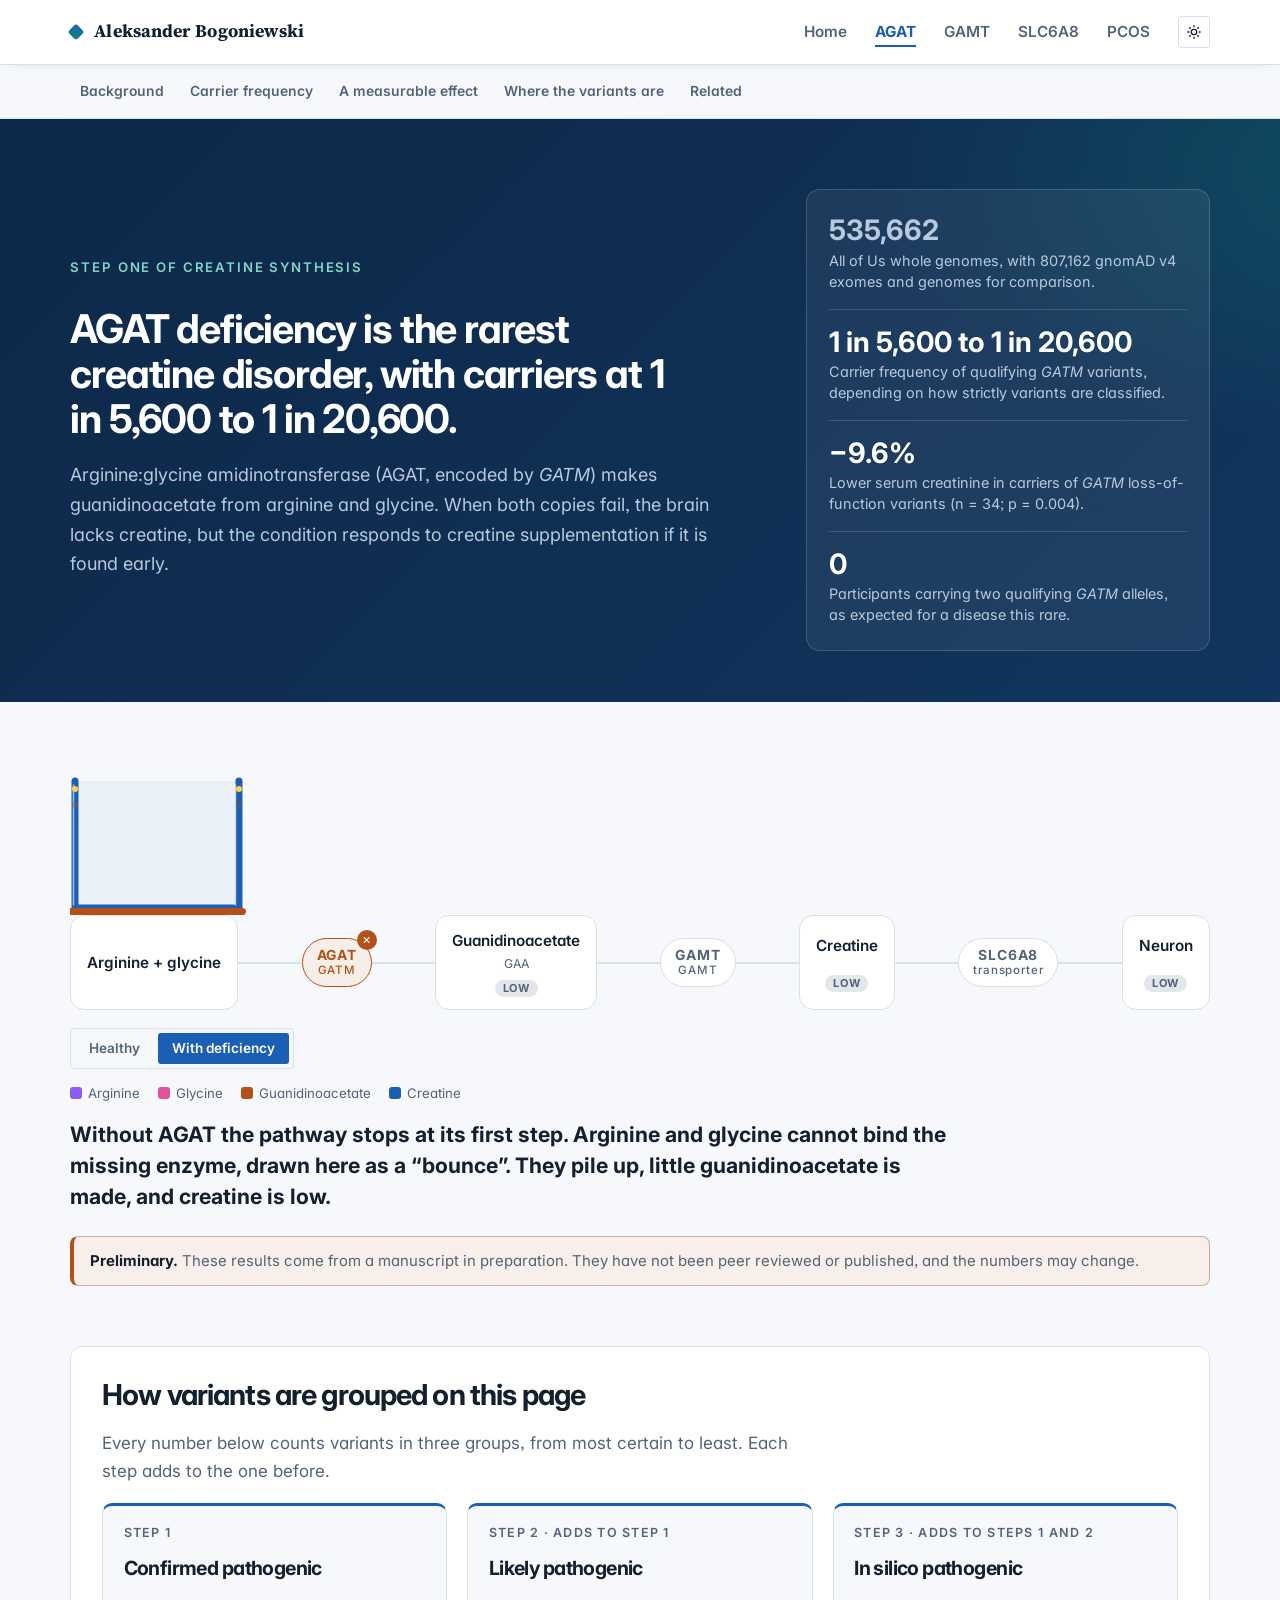
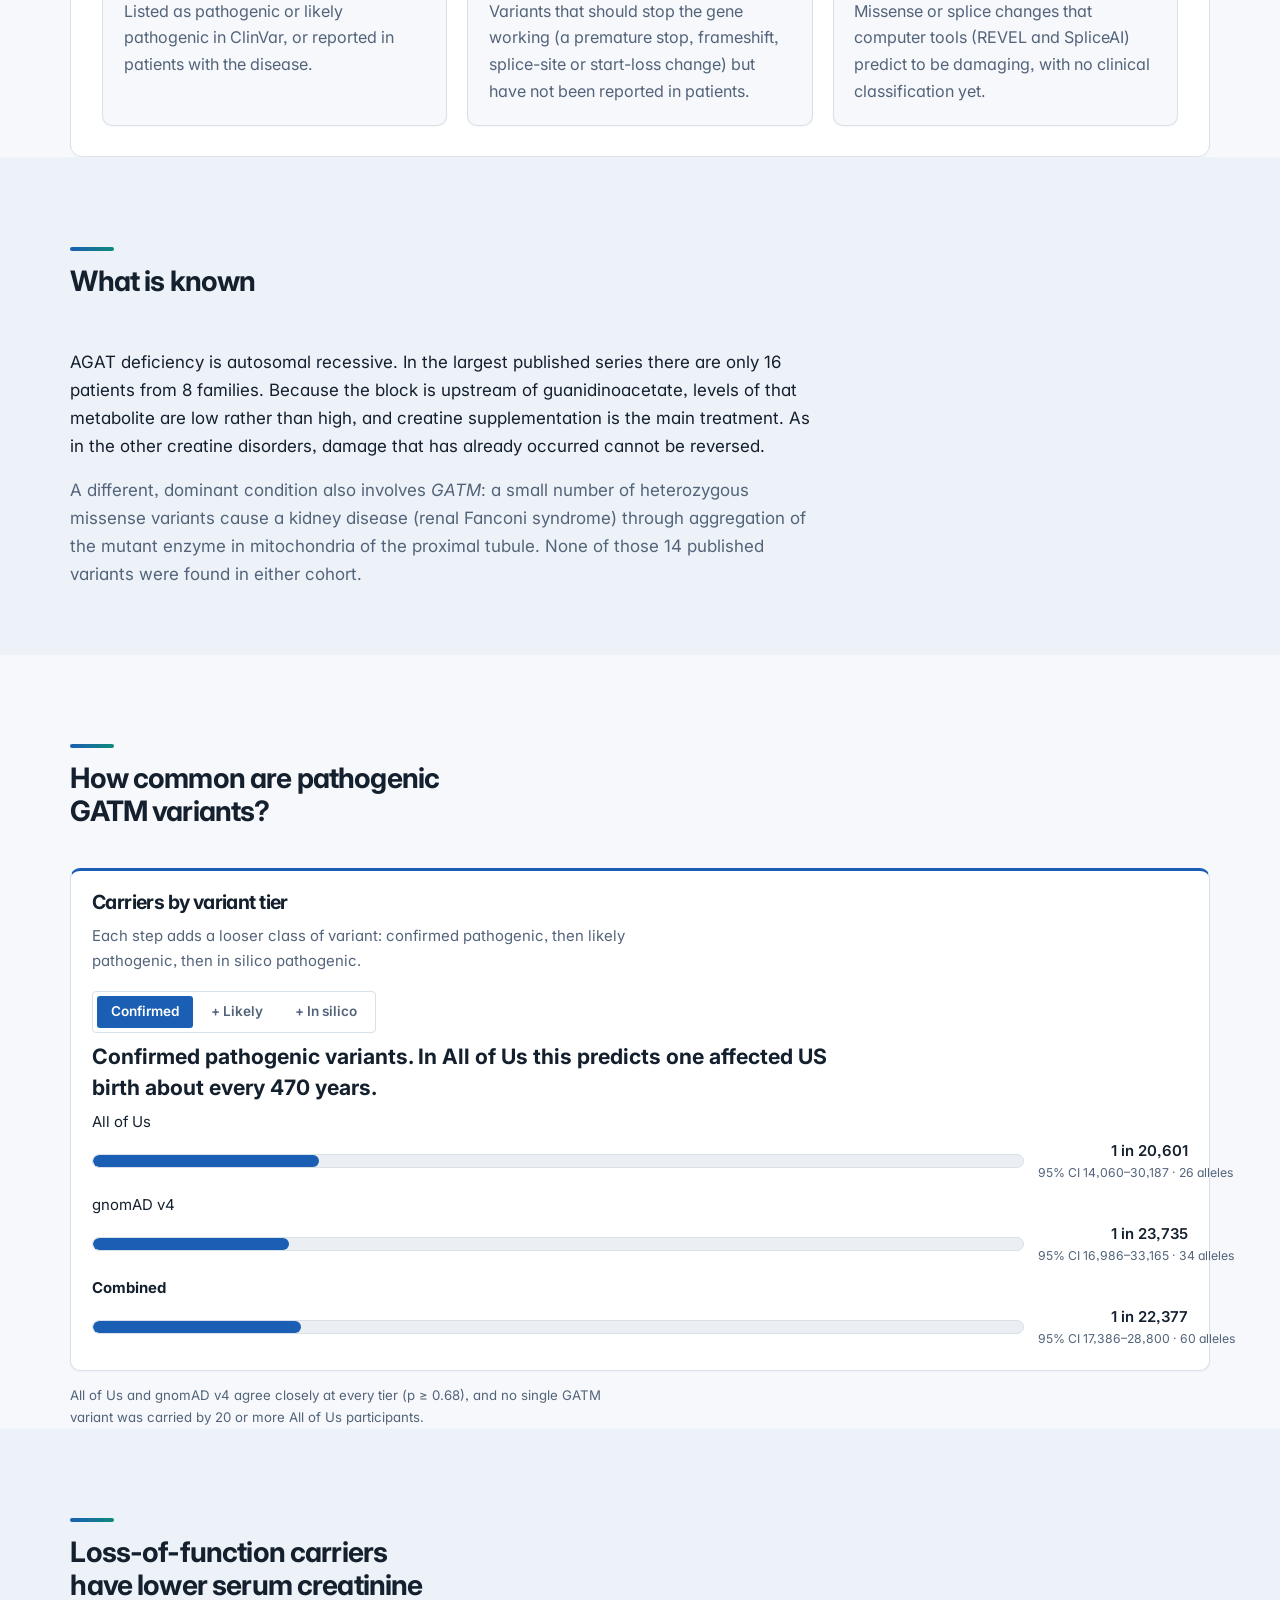
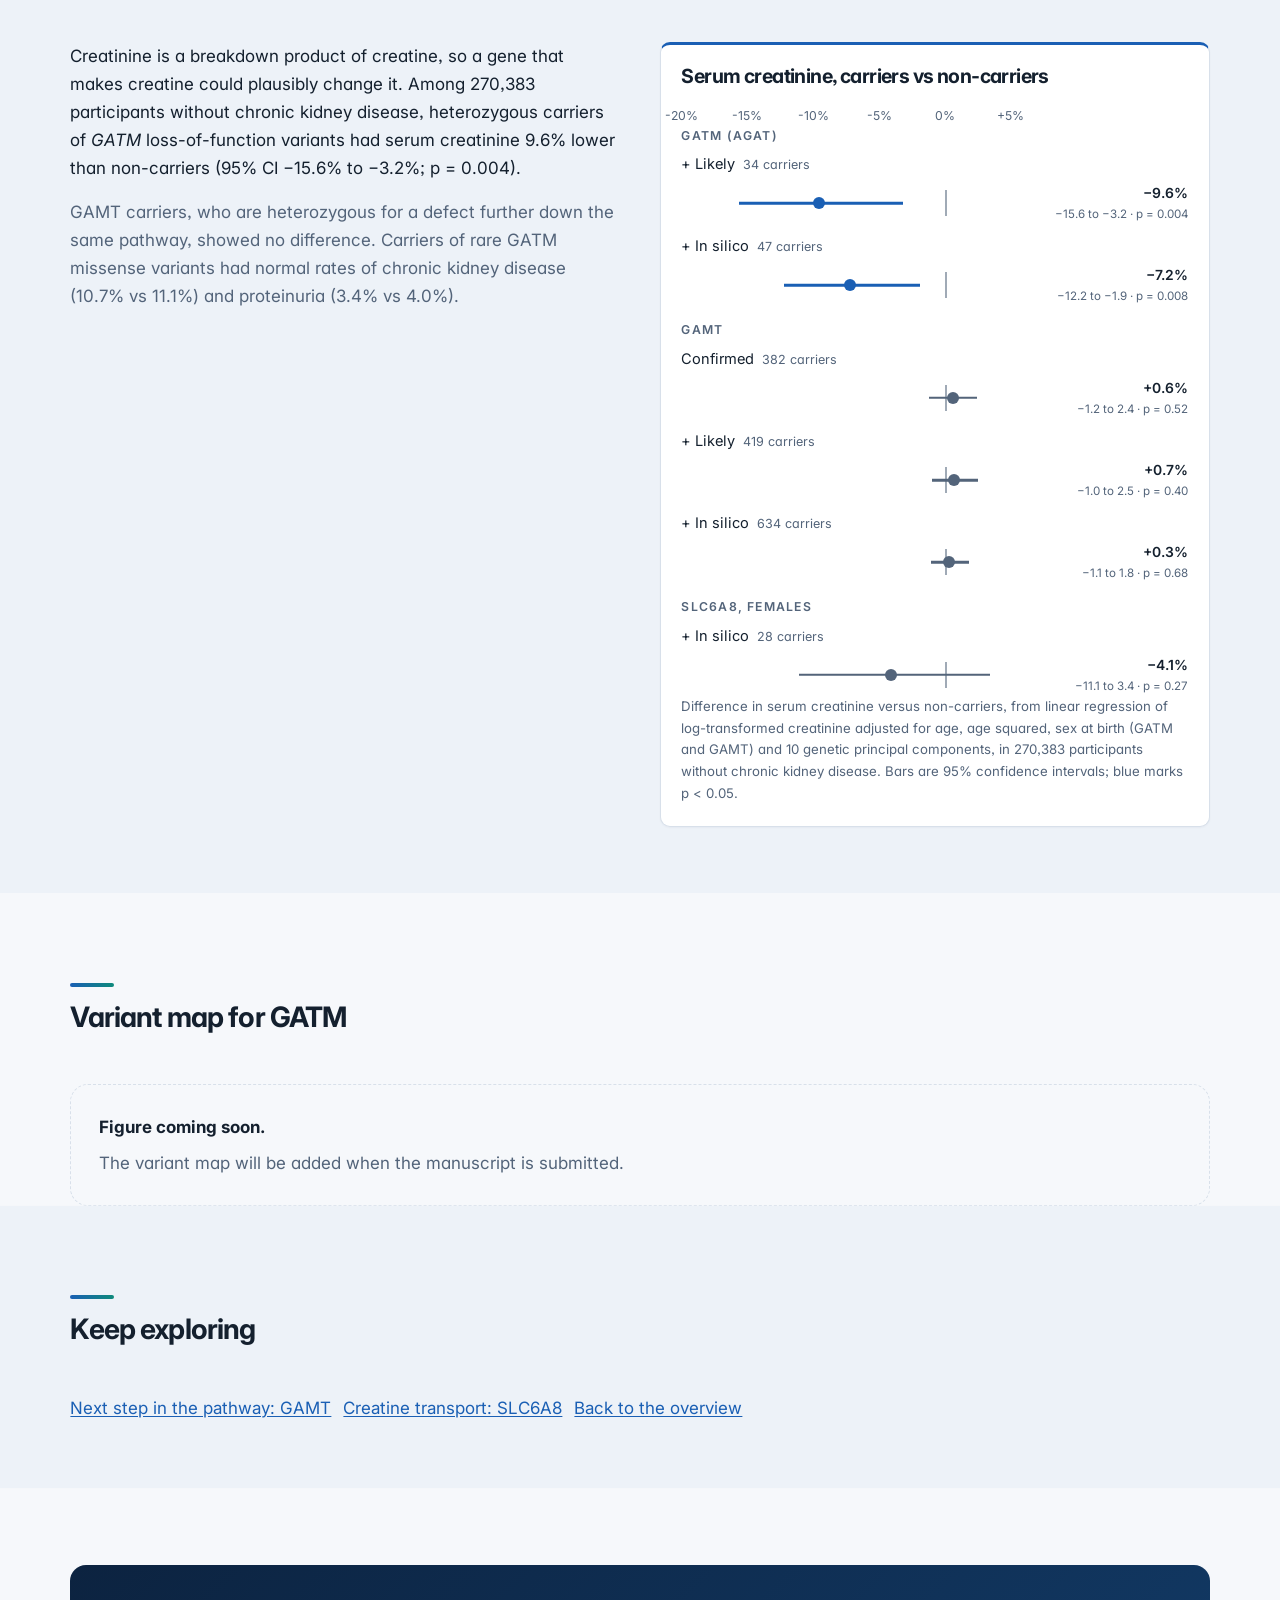
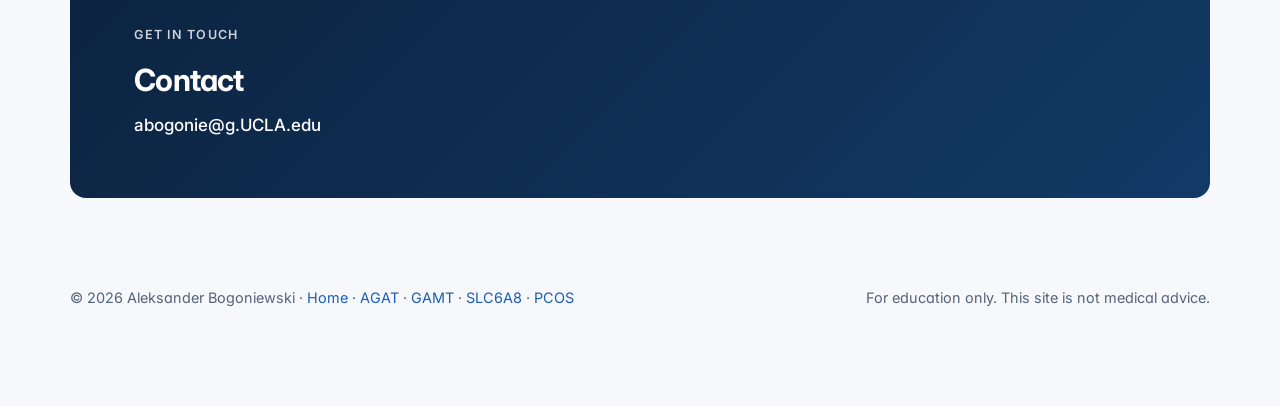
==== agat.html @ a5aca262 "Larger hero figure, balanced marble routes, ATP bin converts immediately Co-Authored-By: Claude Sonn" ====
<!doctype html>
<html lang="en">
<head>
<meta charset="utf-8">
<script>try{var t=localStorage.getItem("theme");if(t)document.documentElement.setAttribute("data-theme",t)}catch(e){}</script>
<meta name="viewport" content="width=device-width, initial-scale=1, viewport-fit=cover">
<meta name="description" content="AGAT (GATM) deficiency: population carrier frequency, serum creatinine and variant map from All of Us and gnomAD.">
<meta name="theme-color" content="#1d5bd8">
<link rel="icon" href="data:image/svg+xml,%3Csvg xmlns='http://www.w3.org/2000/svg' viewBox='0 0 32 32'%3E%3Ccircle cx='16' cy='16' r='9' fill='%231d5bd8'/%3E%3C/svg%3E">
<style>html{color-scheme:light}body{margin:0}img{max-width:100%}</style>
<title>AGAT · Aleksander Bogoniewski</title>
<link rel="preconnect" href="https://fonts.googleapis.com">
<link rel="preconnect" href="https://fonts.gstatic.com" crossorigin>
<link rel="stylesheet" href="https://fonts.googleapis.com/css2?family=Inter:wght@400;500;600;700&family=Source+Serif+4:ital,opsz,wght@0,8..60,400;0,8..60,600;0,8..60,700;1,8..60,400&display=swap">
<link rel="stylesheet" href="style.css?v=20261027ze">
</head>
<body>
<div class="progress" aria-hidden="true"></div>
<header class="nav">
  <div class="wrap">
    <a class="brand" href="index.html"><i></i>Aleksander Bogoniewski</a>
    <nav class="links" aria-label="Pages">
      <a href="index.html">Home</a>
      <a href="agat.html" aria-current="page">AGAT</a>
      <a href="gamt.html">GAMT</a>
      <a href="slc6a8.html">SLC6A8</a>
      <a href="pcos.html">PCOS</a>
      <button class="theme" id="theme" type="button" aria-label="Switch between light and dark">
        <svg width="16" height="16" viewBox="0 0 24 24" fill="none" stroke="currentColor" stroke-width="2" aria-hidden="true"><circle cx="12" cy="12" r="4"/><path d="M12 2v3M12 19v3M2 12h3M19 12h3M4.9 4.9l2.1 2.1M17 17l2.1 2.1M4.9 19.1L7 17M17 7l2.1-2.1"/></svg>
      </button>
    </nav>
  </div>
</header>

<main class="wrap" id="top">
  <div class="page-hero hero2">
<div class="ph-text">
<p class="label">Step one of creatine synthesis</p>
<h1>AGAT deficiency is the rarest creatine disorder, with carriers at 1 in 5,600 to 1 in 20,600.</h1>
<p class="lede">Arginine:glycine amidinotransferase (AGAT, encoded by <em class="gene">GATM</em>) makes guanidinoacetate from arginine and glycine. When both copies fail, the brain lacks creatine, but the condition responds to creatine supplementation if it is found early.</p>
</div>
<aside class="hero-card" aria-label="Key numbers"><div class="hs"><b><span data-count="535662">535,662</span></b><span>All of Us whole genomes, with 807,162 gnomAD v4 exomes and genomes for comparison.</span></div><div class="hs"><b>1 in 5,600 to 1 in 20,600</b><span>Carrier frequency of qualifying <span class="gene">GATM</span> variants, depending on how strictly variants are classified.</span></div><div class="hs"><b>−9.6%</b><span>Lower serum creatinine in carriers of <span class="gene">GATM</span> loss-of-function variants (n = 34; p = 0.004).</span></div><div class="hs"><b>0</b><span>Participants carrying two qualifying <span class="gene">GATM</span> alleles, as expected for a disease this rare.</span></div></aside>
  </div>
  <div class="defic rv" data-scene="agat"><div class="strip" role="group" aria-label="Creatine pathway with this page highlighted"><span class="met">Arginine + glycine</span><i class="flow" style="--d:0s" aria-hidden="true"></i><a class="enz on" href="agat.html">AGAT<small>GATM</small></a><i class="flow" style="--d:0.5s" aria-hidden="true"></i><span class="met">Guanidinoacetate<small>GAA</small></span><i class="flow" style="--d:1s" aria-hidden="true"></i><a class="enz" href="gamt.html">GAMT<small>GAMT</small></a><i class="flow" style="--d:1.5s" aria-hidden="true"></i><span class="met">Creatine</span><i class="flow" style="--d:2s" aria-hidden="true"></i><a class="enz" href="slc6a8.html">SLC6A8<small>transporter</small></a><i class="flow" style="--d:2.5s" aria-hidden="true"></i><span class="met">Neuron</span></div></div>

  <section>
    <div class="rv" style="display:grid;gap:18px"><div class="notice rv" role="note"><span aria-hidden="true">●</span><span><b>Preliminary.</b> These results come from a manuscript in preparation. They have not been peer reviewed or published, and the numbers may change.</span></div></div>
    <div style="height:24px"></div>
    <div class="tierbox rv">
      <h2 class="tb-title">How variants are grouped on this page</h2>
      <p class="tb-lede">Every number below counts variants in three groups, from most certain to least. Each step adds to the one before.</p>
      <div class="grid">
        <div class="card"><span class="label">Step 1</span><h3>Confirmed pathogenic</h3><p>Listed as pathogenic or likely pathogenic in ClinVar, or reported in patients with the disease.</p></div>
        <div class="card"><span class="label">Step 2 · adds to step 1</span><h3>Likely pathogenic</h3><p>Variants that should stop the gene working (a premature stop, frameshift, splice-site or start-loss change) but have not been reported in patients.</p></div>
        <div class="card"><span class="label">Step 3 · adds to steps 1 and 2</span><h3>In silico pathogenic</h3><p>Missense or splice changes that computer tools (REVEL and SpliceAI) predict to be damaging, with no clinical classification yet.</p></div>
      </div>
    </div>

  </section>

  <section id="background" data-nav="Background">
    <div class="sec-head rv">
      <p class="label">Background</p>
      <h2>What is known</h2>
    </div>
    <div class="prose rv">
      <p>AGAT deficiency is autosomal recessive. In the largest published series there are only 16 patients from 8 families. Because the block is upstream of guanidinoacetate, levels of that metabolite are low rather than high, and creatine supplementation is the main treatment. As in the other creatine disorders, damage that has already occurred cannot be reversed.</p>
      <p class="m">A different, dominant condition also involves <span class="gene">GATM</span>: a small number of heterozygous missense variants cause a kidney disease (renal Fanconi syndrome) through aggregation of the mutant enzyme in mitochondria of the proximal tubule. None of those 14 published variants were found in either cohort.</p>
    </div>
  </section>

  <section id="carrier-frequency" data-nav="Carrier frequency">
    <div class="sec-head rv">
      <p class="label">Carrier frequency</p>
      <h2>How common are pathogenic GATM variants?</h2>
    </div>
    <div class="panel rv">
      <h3>Carriers by variant tier</h3>
      <p class="sub">Each step adds a looser class of variant: confirmed pathogenic, then likely pathogenic, then in silico pathogenic.</p>
      <div data-chart="agat-tiers"></div>
    </div>
    <p class="fine rv" style="margin-top:14px">All of Us and gnomAD v4 agree closely at every tier (p ≥ 0.68), and no single GATM variant was carried by 20 or more All of Us participants.</p>
  </section>

  <section id="a-measurable-effect" data-nav="A measurable effect">
    <div class="sec-head rv">
      <p class="label">A measurable effect</p>
      <h2>Loss-of-function carriers have lower serum creatinine</h2>
    </div>
    <div class="two">
      <div class="prose rv">
        <p>Creatinine is a breakdown product of creatine, so a gene that makes creatine could plausibly change it. Among 270,383 participants without chronic kidney disease, heterozygous carriers of <span class="gene">GATM</span> loss-of-function variants had serum creatinine 9.6% lower than non-carriers (95% CI −15.6% to −3.2%; p = 0.004).</p>
        <p class="m">GAMT carriers, who are heterozygous for a defect further down the same pathway, showed no difference. Carriers of rare GATM missense variants had normal rates of chronic kidney disease (10.7% vs 11.1%) and proteinuria (3.4% vs 4.0%).</p>
      </div>
      <div class="panel rv"><h3>Serum creatinine, carriers vs non-carriers</h3><div data-chart="forest"></div></div>
    </div>
  </section>

  <section id="where-the-variants-are" data-nav="Where the variants are">
    <div class="sec-head rv">
      <p class="label">Where the variants are</p>
      <h2>Variant map for GATM</h2>
    </div>
    <div class="placeholder rv"><strong>Figure coming soon.</strong><p>The variant map will be added when the manuscript is submitted.</p></div>
  </section>

  <section id="related" data-nav="Related">
    <div class="sec-head rv">
      <p class="label">Related</p>
      <h2>Keep exploring</h2>
    </div>
    <div class="nextlinks rv"><a class="btn" href="gamt.html">Next step in the pathway: GAMT</a><a class="btn" href="slc6a8.html">Creatine transport: SLC6A8</a><a class="btn" href="index.html#top">Back to the overview</a></div>
  </section>

  <section id="contact" style="padding-top:0">
    <div class="contact rv">
      <p class="label" style="color:inherit;opacity:.8">Get in touch</p>
      <h2>Contact</h2>
      <p class="addr">abogonie@g.UCLA.edu</p>
    </div>
    <footer>
      <span>© 2026 Aleksander Bogoniewski · <a href="index.html">Home</a> · <a href="agat.html">AGAT</a> · <a href="gamt.html">GAMT</a> · <a href="slc6a8.html">SLC6A8</a> · <a href="pcos.html">PCOS</a></span>
      <span>For education only. This site is not medical advice.</span>
    </footer>
  </section>
</main>
<script src="site.js?v=20261027ze" defer></script>
<script src="subnav.js?v=20261027ze" defer></script>
<script src="popgen.js?v=20261027ze" defer></script>
<script src="deficiency.js?v=20261027ze" defer></script>
</body>
</html>
---- style.css ----
/* Layout: sticky nav, hero with a flux-scaled creatine pathway and real structures, research cards with micrographs, species-divergence charts, maturation schematic, automation pipeline, publications, contact. */
:root {
  --bg: #eef2f8;
  --surface: #ffffff;
  --fg: #0b1626;
  --muted: #4d5f78;
  --line: #cdd7e6;
  --accent: #1d5bd8;
  --accent-ink: #ffffff;
  --warn: #b4501a;
  --human: #1d5bd8;
  --mouse: #c27a00;
  --fold: #0f8a7a;
  --font-display: "Libre Baskerville", Georgia, "Times New Roman", serif;
  --font-body: "Open Sans", "Helvetica Neue", Arial, sans-serif;
  --font-mono: "Open Sans", "Helvetica Neue", Arial, sans-serif;
  --gutter: clamp(16px, 4vw, 40px);
}
@media (prefers-color-scheme: dark) {
  :root:not([data-theme="light"]) {
    --bg: #08101e; --surface: #0e1a2e; --fg: #e6eefb; --muted: #8fa3c0;
    --line: #1d2f4b; --accent: #5b9cff; --accent-ink: #06101f; --warn: #ff9a5c;
    --human: #4f8ff0; --mouse: #c28228; --fold: #28a290; color-scheme: dark;
  }
}
:root[data-theme="dark"] {
  --bg: #08101e; --surface: #0e1a2e; --fg: #e6eefb; --muted: #8fa3c0;
  --line: #1d2f4b; --accent: #5b9cff; --accent-ink: #06101f; --warn: #ff9a5c;
  --human: #4f8ff0; --mouse: #c28228; --fold: #28a290; color-scheme: dark;
}

* { box-sizing: border-box; }
[hidden] { display: none !important; }
html { scroll-behavior: smooth; }
body {
  background: var(--bg); color: var(--fg);
  font: 400 1rem/1.65 var(--font-body);
  padding-inline: var(--gutter);
  padding-block: 0 48px;
  -webkit-font-smoothing: antialiased;
}
a { color: inherit; }
:focus-visible { outline: 2px solid var(--accent); outline-offset: 3px; border-radius: 4px; }
.wrap { max-width: 1120px; margin-inline: auto; }
h1, h2, h3 { font-family: var(--font-display); font-weight: 700; line-height: 1.18; text-wrap: balance; margin: 0; letter-spacing: -0.01em; }
p { margin: 0; }
.label { font: 600 0.72rem/1 var(--font-body); letter-spacing: 0.12em; text-transform: uppercase; color: var(--muted); }
.gene { font-style: italic; }

/* scroll progress */
.progress { position: fixed; left: 0; top: 0; height: 3px; width: 100%; background: var(--accent); transform-origin: 0 50%; transform: scaleX(0); z-index: 50; }
@supports (animation-timeline: scroll()) {
  .progress { animation: grow linear both; animation-timeline: scroll(root); }
}
@keyframes grow { to { transform: scaleX(1); } }

/* nav */
.nav { position: sticky; top: env(safe-area-inset-top, 0px); z-index: 40; margin-inline: calc(var(--gutter) * -1); padding-inline: var(--gutter); background: color-mix(in srgb, var(--bg) 82%, transparent); backdrop-filter: blur(14px); -webkit-backdrop-filter: blur(14px); border-bottom: 1px solid var(--line); }
.nav .wrap { display: flex; align-items: center; justify-content: space-between; gap: 16px; padding-block: 14px; }
.brand { font: 700 1rem/1 var(--font-display); text-decoration: none; display: flex; align-items: center; gap: 10px; }
.brand i { width: 14px; height: 14px; border-radius: 50%; background: var(--accent); box-shadow: 0 0 0 4px color-mix(in srgb, var(--accent) 25%, transparent); }
.links { display: flex; align-items: center; gap: clamp(12px, 3vw, 28px); font-size: 0.9rem; }
.links a { text-decoration: none; color: var(--muted); transition: color .2s; }
.links a:hover { color: var(--fg); }
.theme { background: none; border: 1px solid var(--line); color: var(--fg); width: 36px; height: 36px; border-radius: 50%; cursor: pointer; display: grid; place-items: center; }
.theme:hover { border-color: var(--accent); }
.links a[aria-current="page"] { color: var(--fg); font-weight: 600; box-shadow: 0 2px 0 var(--accent); }
@media (max-width: 700px) {
  .nav .wrap { flex-wrap: wrap; row-gap: 6px; padding-block: 10px; }
  .links { gap: 14px; font-size: 0.85rem; width: 100%; order: 3; }
  .links .theme { margin-left: auto; }
  .brand { flex: 1; }
}
.page-hero { padding-block: clamp(40px, 8vw, 88px) 0; display: grid; gap: 20px; }
.page-hero h1 { font-size: clamp(1.9rem, 4.6vw, 3.2rem); max-width: 22ch; }
.page-hero .lede { color: var(--muted); max-width: 64ch; font-size: 1.05rem; }
.placeholder { border: 1.5px dashed var(--line); border-radius: 18px; padding: 28px; color: var(--muted); display: grid; gap: 8px; }
.placeholder strong { color: var(--fg); }

/* hero */
.hero { padding-block: clamp(40px, 8vw, 96px) 40px; display: grid; gap: 32px; }
.hero h1 { font-size: clamp(1.9rem, 4.6vw, 3.4rem); max-width: 21ch; line-height: 1.14; }
.hero h1 em { font-style: normal; color: var(--accent); }
.hero .lede { max-width: 66ch; color: var(--muted); font-size: clamp(1.02rem, 1.8vw, 1.18rem); }
.first { display: grid; gap: 8px; width: fit-content; max-width: 100%; padding: 16px 20px; border: 1px solid var(--accent); border-radius: 14px; background: color-mix(in srgb, var(--accent) 8%, var(--surface)); }
.first .label { color: var(--accent); }
.first p { font: 600 clamp(1.02rem, 1.9vw, 1.2rem)/1.4 var(--font-body); max-width: 46ch; }
.cta-row { display: flex; flex-wrap: wrap; gap: 12px; }
.btn { display: inline-flex; align-items: center; gap: 8px; padding: 13px 22px; border-radius: 999px; font: 600 0.95rem/1 var(--font-body); text-decoration: none; border: 1px solid var(--line); color: var(--fg); background: none; transition: transform .2s, background .2s, border-color .2s; }
.btn:hover { transform: translateY(-2px); border-color: var(--accent); }
.btn.primary { background: var(--accent); color: var(--accent-ink); border-color: var(--accent); }
.btn.primary:hover { background: color-mix(in srgb, var(--accent) 88%, var(--fg)); }

/* demo shell */
.demo { border: 1px solid var(--line); border-radius: 20px; background: var(--surface); overflow: hidden; }
.demo-head { display: flex; flex-wrap: wrap; gap: 12px 24px; justify-content: space-between; align-items: center; padding: 18px 20px; border-bottom: 1px solid var(--line); }
.demo-head h2 { font-size: 1.1rem; }
.seg { border: 0; margin: 0; padding: 0; display: flex; flex-wrap: wrap; gap: 8px; align-items: center; min-width: 0; }
.seg legend { float: left; margin-right: 10px; padding: 0; }
.seg label { position: relative; }
.seg input { position: absolute; opacity: 0; inset: 0; cursor: pointer; }
.seg span { display: block; padding: 9px 14px; border: 1px solid var(--line); border-radius: 999px; font: 500 0.85rem/1 var(--font-body); cursor: pointer; transition: background .2s, border-color .2s, color .2s; }
.seg input:checked + span { background: var(--accent); border-color: var(--accent); color: var(--accent-ink); }
.seg input:focus-visible + span { outline: 2px solid var(--accent); outline-offset: 3px; }
.controls { display: flex; flex-wrap: wrap; gap: 14px 32px; padding: 16px 20px; border-bottom: 1px solid var(--line); }

/* pathway */
.pathway { padding: 20px 20px 4px; overflow-x: auto; }
.pathway svg { display: block; width: 100%; min-width: 560px; height: auto; }
.node rect { fill: var(--bg); stroke: var(--line); stroke-width: 1.5; }
.node text { fill: var(--fg); font: 600 15px var(--font-body); text-anchor: middle; }
.node .sub { fill: var(--muted); font: 500 11px var(--font-mono); letter-spacing: .04em; }
.enz { fill: var(--muted); font: 500 11px var(--font-mono); letter-spacing: .06em; text-anchor: middle; }
.aline { stroke: var(--accent); fill: none; }
.ahead { fill: var(--accent); stroke: none; }
.blocked .aline { stroke: var(--warn); stroke-dasharray: 3 6; }
.blocked .ahead { display: none; }
.blocked .enz { fill: var(--warn); }
.cross { stroke: var(--warn); stroke-width: 3; stroke-linecap: round; display: none; }
.blocked .cross { display: block; }
.fb { fill: none; stroke: var(--muted); stroke-dasharray: 5 5; }
.fbt { stroke: var(--muted); stroke-width: 3; stroke-linecap: round; }
.fbl { fill: var(--muted); font: 500 10.5px var(--font-mono); letter-spacing: .06em; text-anchor: middle; }
.sup { stroke: var(--fg); stroke-width: 6; }
.suph { fill: var(--fg); }
.supl { fill: var(--fg); font: 600 12px var(--font-mono); text-anchor: middle; }

/* structures */
.struct { display: grid; gap: 12px 20px; grid-template-columns: 1fr auto 1fr; align-items: center; padding: 8px 20px 20px; }
.struct figure { margin: 0; display: grid; gap: 6px; justify-items: center; min-width: 0; text-align: center; }
.struct svg { width: 100%; max-width: 250px; height: auto; display: block; }
.struct figcaption { font: 500 0.78rem/1.4 var(--font-mono); color: var(--muted); }
.struct figcaption b { color: var(--fg); font-weight: 500; }
.conv { display: grid; gap: 4px; justify-items: center; color: var(--muted); font: 500 0.74rem/1.3 var(--font-mono); text-align: center; max-width: 150px; }
.conv i { font-style: normal; color: var(--warn); }
@media (max-width: 640px) { .struct { grid-template-columns: 1fr; } .conv { max-width: none; } }
.bond { stroke: var(--fg); stroke-width: 2; stroke-linecap: round; fill: none; }
.atom { fill: var(--fg); font: 600 17px var(--font-body); stroke: none; }
.bond.me { stroke: var(--warn); }
.atom.me { fill: var(--warn); }
.st-cap { fill: var(--muted); font: 500 18px var(--font-mono); text-anchor: middle; stroke: none; }

.meters { display: grid; gap: 18px 32px; grid-template-columns: repeat(auto-fit, minmax(min(100%, 260px), 1fr)); padding: 0 20px 20px; }
.meter { display: grid; gap: 8px; min-width: 0; }
.meter-top { display: flex; justify-content: space-between; gap: 12px; font: 500 0.8rem/1.2 var(--font-mono); color: var(--muted); letter-spacing: .04em; }
.meter-top output { color: var(--fg); text-transform: uppercase; }
.track { height: 12px; border-radius: 999px; background: var(--bg); border: 1px solid var(--line); overflow: hidden; }
.fill { height: 100%; width: 10%; border-radius: 999px; background: var(--accent); }
.fill.gaa { background: var(--warn); }
.readout { padding: 16px 20px 20px; border-top: 1px solid var(--line); display: grid; gap: 8px; }
.readout p:first-child { font: 500 1.05rem/1.45 var(--font-body); max-width: 64ch; min-height: 4.4em; }
.readout .fine { font-size: 0.8rem; color: var(--muted); }

/* sections */
section { padding-block: clamp(56px, 9vw, 112px) 0; }
.sec-head { display: grid; gap: 14px; margin-bottom: 40px; }
.sec-head h2 { font-size: clamp(1.6rem, 3.6vw, 2.5rem); max-width: 24ch; }
.sec-head p { color: var(--muted); max-width: 62ch; }

/* cards */
.grid { display: grid; gap: 20px; grid-template-columns: repeat(auto-fit, minmax(min(100%, 320px), 1fr)); }
.card { position: relative; display: flex; flex-direction: column; gap: 18px; min-width: 0; padding: 26px; border: 1px solid var(--line); border-radius: 18px; background: var(--surface); text-decoration: none; overflow: hidden; transition: transform .3s cubic-bezier(.2,.8,.2,1), border-color .3s; }
.card::before { content: ""; position: absolute; inset: 0; background: radial-gradient(360px circle at var(--mx, 50%) var(--my, 0%), color-mix(in srgb, var(--accent) 16%, transparent), transparent 60%); opacity: 0; transition: opacity .3s; pointer-events: none; }
.card:hover { transform: translateY(-6px); border-color: var(--accent); }
.card:hover::before { opacity: 1; }
.card > * { position: relative; }
.card h3 { font-size: 1.3rem; }
.card p { color: var(--muted); }
.card .meta { margin-top: auto; display: flex; flex-wrap: wrap; gap: 8px; }
.tag { font: 500 0.72rem/1 var(--font-mono); letter-spacing: 0.06em; padding: 7px 10px; border-radius: 999px; border: 1px solid var(--line); color: var(--muted); }
.fig { margin: 0; display: grid; gap: 8px; }
.fig img { width: 100%; height: auto; display: block; border-radius: 10px; border: 1px solid var(--line); background: #000; }
.fig figcaption { font: 500 0.74rem/1.45 var(--font-mono); color: var(--muted); }
.card svg.st { width: 100%; height: auto; display: block; }

/* stem cell to readout */
.flow { display: grid; grid-template-columns: repeat(auto-fit, minmax(min(100%, 220px), 1fr)); border-block: 1px solid var(--line); }
.flow div { padding: 28px 24px 28px 0; display: grid; gap: 10px; align-content: start; }
.flow b { font: 600 1.25rem/1.2 var(--font-body); }
.flow p { color: var(--muted); font-size: 0.95rem; }

/* callout */
.callout { display: grid; gap: 40px; grid-template-columns: repeat(auto-fit, minmax(min(100%, 320px), 1fr)); align-items: start; }
.callout > * { min-width: 0; }
.facts { display: grid; border: 1px solid var(--line); border-radius: 18px; background: var(--surface); }
.facts div { display: flex; justify-content: space-between; gap: 16px; padding: 16px 20px; border-top: 1px solid var(--line); }
.facts div:first-child { border-top: 0; }
.facts span:first-child { color: var(--muted); }
.facts span:last-child { font-family: var(--font-mono); font-size: 0.9rem; text-align: right; }

/* species charts */
.charts { display: grid; gap: 22px; margin-top: 56px; }
.ch-title { font: 600 1.15rem/1.3 var(--font-body); }
.legend { display: flex; flex-wrap: wrap; gap: 8px 20px; align-items: center; font: 500 0.8rem/1 var(--font-mono); color: var(--muted); }
.sw { display: inline-block; width: 12px; height: 12px; border-radius: 3px; margin-right: 6px; vertical-align: -1px; }
.sw.h { background: var(--human); }
.sw.m { background: var(--mouse); }
.facets { display: grid; gap: 16px; grid-template-columns: repeat(auto-fit, minmax(min(100%, 300px), 1fr)); }
.facets figure { margin: 0; border: 1px solid var(--line); border-radius: 16px; background: var(--surface); padding: 14px 14px 8px; min-width: 0; }
.facets h3 { font-size: 1rem; }
.facets h3 small { font: 500 0.72rem/1 var(--font-mono); color: var(--muted); margin-left: 8px; letter-spacing: 0; }
.facets svg { width: 100%; height: auto; display: block; }
.gl { stroke: var(--line); stroke-width: 1; }
.ax { stroke: var(--muted); stroke-width: 1.2; }
.ct { fill: var(--muted); font: 500 10px var(--font-body); font-variant-numeric: tabular-nums; }
.vl { fill: var(--fg); font: 600 9.5px var(--font-body); font-variant-numeric: tabular-nums; }
.hbar { fill: var(--human); }
.mbar { fill: var(--mouse); }
.fbar { fill: var(--fold); }
.fgene { fill: var(--fg); font: 600 14px var(--font-body); }
.fgene tspan { fill: var(--muted); font: 500 11px var(--font-mono); }
.fold-wrap { border: 1px solid var(--line); border-radius: 16px; background: var(--surface); padding: 16px; overflow-x: auto; }
.fold-wrap svg { min-width: 560px; width: 100%; height: auto; display: block; }
.takeaway { font: 700 clamp(1.05rem, 2.1vw, 1.35rem)/1.45 var(--font-display); max-width: 52ch; }
.src { font-size: 0.8rem; color: var(--muted); max-width: 70ch; }
details.data { border: 1px solid var(--line); border-radius: 14px; background: var(--surface); padding: 14px 18px; }
details.data summary { cursor: pointer; font: 500 0.85rem/1.4 var(--font-mono); color: var(--muted); }
.tbl { overflow-x: auto; margin-top: 14px; }
.tbl table { border-collapse: collapse; width: 100%; min-width: 440px; font: 400 0.82rem/1.3 var(--font-mono); font-variant-numeric: tabular-nums; }
.tbl th, .tbl td { padding: 8px 10px; border-bottom: 1px solid var(--line); text-align: right; }
.tbl th:nth-child(-n+2), .tbl td:nth-child(-n+2) { text-align: left; }
.tbl th { color: var(--muted); font-weight: 500; }
details.data img { width: 100%; height: auto; display: block; margin-top: 14px; border-radius: 10px; border: 1px solid var(--line); background: #fff; }

/* maturation schematic */
.range { display: grid; gap: 8px; min-width: 0; flex: 1 1 240px; }
.range input { accent-color: var(--accent); width: 100%; }
.range output { color: var(--fg); }
.mat-grid { display: grid; gap: 16px; grid-template-columns: repeat(auto-fit, minmax(min(100%, 220px), 1fr)); padding: 20px; }
.mat-grid figure { margin: 0; display: grid; gap: 8px; min-width: 0; justify-items: center; border: 1px solid var(--line); border-radius: 14px; background: var(--bg); padding: 12px; }
.mat-grid svg { width: 100%; height: auto; max-width: 300px; display: block; }
.mat-grid figcaption { font: 600 0.95rem/1.2 var(--font-body); text-align: center; }
.nstroke { fill: none; stroke-linecap: round; stroke-linejoin: round; stroke-width: 1.7; }
.typ .nstroke { stroke: var(--accent); }
.typ .soma { fill: var(--accent); }
.ko .nstroke { stroke: var(--warn); }
.ko .soma { fill: var(--warn); }
.curve text { fill: var(--muted); font: 500 10px var(--font-mono); }
.curve .axis { stroke: var(--line); fill: none; stroke-width: 1.5; }
.curve .c { fill: none; stroke-width: 2.5; stroke-linecap: round; }
.curve .c-typ { stroke: var(--accent); }
.curve .c-ko { stroke: var(--warn); }
.curve .marker { stroke: var(--fg); stroke-width: 1; stroke-dasharray: 3 3; }

/* automation pipeline */
.pipe { display: grid; grid-template-columns: repeat(auto-fit, minmax(min(100%, 230px), 1fr)); gap: 16px; }
.pipe div { display: grid; gap: 10px; align-content: start; min-width: 0; padding: 22px; border: 1px solid var(--line); border-radius: 16px; background: var(--surface); }
.pipe b { font: 600 1.25rem/1.2 var(--font-body); }
.pipe p { color: var(--muted); font-size: 0.95rem; }
.pipe-note { margin-top: 24px; color: var(--muted); max-width: 64ch; }

/* talks */
.talk-grid { display: grid; gap: 28px 40px; grid-template-columns: minmax(0, 1.5fr) minmax(0, 1fr); align-items: start; }
@media (max-width: 860px) { .talk-grid { grid-template-columns: minmax(0, 1fr); } }
.video { position: relative; aspect-ratio: 16 / 9; border-radius: 18px; overflow: hidden; background: #0b1626; border: 1px solid var(--line); }
.video iframe { position: absolute; inset: 0; width: 100%; height: 100%; border: 0; }
.video .play { position: absolute; inset: 0; width: 100%; display: grid; place-content: center; justify-items: center; gap: 14px; background: radial-gradient(120% 90% at 30% 20%, #17407f 0%, #0b1626 60%); color: #fff; border: 0; cursor: pointer; font: 600 1rem/1.3 var(--font-body); text-align: center; padding: 16px; }
.video .play .disc { width: 72px; height: 72px; border-radius: 50%; background: #fff; display: grid; place-items: center; transition: transform .25s cubic-bezier(.2,.8,.2,1); }
.video .play:hover .disc { transform: scale(1.08); }
.video .play small { font: 500 0.78rem/1.3 var(--font-mono); letter-spacing: .06em; opacity: .8; }
.video-note { margin-top: 12px; display: grid; gap: 6px; }
.video-note p { color: var(--muted); font-size: 0.9rem; max-width: 60ch; }
.video-note a { color: var(--accent); }
.talks { list-style: none; margin: 0; padding: 0; border: 1px solid var(--line); border-radius: 18px; background: var(--surface); }
.talks li { display: flex; justify-content: space-between; gap: 16px; padding: 16px 20px; border-top: 1px solid var(--line); line-height: 1.4; }
.talks li:first-child { border-top: 0; }
.talks .yr { font: 500 0.85rem/1.6 var(--font-mono); color: var(--muted); font-variant-numeric: tabular-nums; }

/* contact */
.contact { margin-top: clamp(56px, 9vw, 112px); padding: clamp(28px, 6vw, 64px); border-radius: 24px; background: var(--accent); color: var(--accent-ink); display: grid; gap: 20px; }
.contact h2 { font-size: clamp(1.6rem, 3.6vw, 2.5rem); max-width: 20ch; }
.contact p { max-width: 50ch; opacity: .9; }
.addr { font: 500 1rem/1 var(--font-mono); user-select: all; }
.contact .btn { background: var(--accent-ink); color: var(--accent); border-color: var(--accent-ink); width: fit-content; cursor: pointer; }
footer { margin-top: 40px; display: flex; flex-wrap: wrap; gap: 8px 24px; justify-content: space-between; color: var(--muted); font-size: 0.85rem; }

/* scroll reveal: elements rest visible; the animation only plays on entry */
@supports (animation-timeline: view()) {
  .rv { animation: rise linear both; animation-timeline: view(); animation-range: entry 0% entry 38%; }
}
@keyframes rise { from { opacity: 0; transform: translateY(36px); } to { opacity: 1; transform: none; } }
@media (prefers-reduced-motion: reduce) {
  html { scroll-behavior: auto; }
  .rv, .progress { animation: none; }
  .progress { display: none; }
  .card, .btn { transition: none; }
}

/* ---- population genetics components ---- */
.notice { display: flex; gap: 12px; align-items: flex-start; border: 1px solid color-mix(in srgb, var(--warn) 45%, var(--line)); background: color-mix(in srgb, var(--warn) 7%, var(--surface)); border-radius: 14px; padding: 14px 18px; font-size: 0.88rem; color: var(--muted); }
.notice b { color: var(--fg); }
.stats { display: grid; gap: 16px; grid-template-columns: repeat(auto-fit, minmax(min(100%, 230px), 1fr)); }
.stat { border: 1px solid var(--line); border-radius: 18px; background: var(--surface); padding: 22px; display: grid; gap: 8px; align-content: start; }
.stat .num { font: 700 clamp(1.5rem, 3vw, 2.1rem)/1.1 var(--font-display); letter-spacing: -0.01em; color: var(--accent); }
.stat p { font-size: 0.9rem; color: var(--muted); }
a.stat { text-decoration: none; transition: transform .2s, border-color .2s; }
a.stat:hover { transform: translateY(-3px); border-color: var(--accent); }
.prose { display: grid; gap: 16px; max-width: 68ch; }
.prose p { color: var(--fg); }
.prose p.m { color: var(--muted); }
.two { display: grid; gap: 40px; grid-template-columns: repeat(auto-fit, minmax(min(100%, 320px), 1fr)); align-items: start; }
.two > * { min-width: 0; }
.panel { border: 1px solid var(--line); border-radius: 20px; background: var(--surface); padding: clamp(18px, 3vw, 28px); display: grid; gap: 18px; }
.panel h3 { font-size: 1.15rem; }
.panel .sub { color: var(--muted); font-size: 0.88rem; margin-top: -8px; }
.seg { display: inline-flex; flex-wrap: wrap; gap: 4px; padding: 4px; border: 1px solid var(--line); border-radius: 999px; width: fit-content; max-width: 100%; }
.seg button { font: 600 0.8rem/1 var(--font-body); padding: 9px 14px; border-radius: 999px; border: 0; background: none; color: var(--muted); cursor: pointer; transition: background .2s, color .2s; }
.seg button[aria-pressed="true"] { background: var(--accent); color: var(--accent-ink); }
.seg button:not([aria-pressed="true"]):hover { color: var(--fg); }
.rows { display: grid; gap: 12px; }
.prow { display: grid; grid-template-columns: minmax(110px, 230px) 1fr minmax(88px, auto); gap: 6px 14px; align-items: center; font-size: 0.88rem; }
.prow .lab { min-width: 0; line-height: 1.35; }
.prow .lab small { display: block; color: var(--muted); font-size: 0.75rem; }
.prow .val { text-align: right; font-weight: 600; white-space: nowrap; }
.prow .val small { display: block; color: var(--muted); font-weight: 400; font-size: 0.72rem; }
.prow.total .lab { font-weight: 700; }
.track { position: relative; height: 14px; border-radius: 7px; background: color-mix(in srgb, var(--line) 50%, transparent); }
.fill { position: absolute; left: 0; top: 0; bottom: 0; width: 0; border-radius: 7px; background: var(--c, var(--accent)); transition: width .9s cubic-bezier(.2,.7,.2,1); }
.fill.ext { background: repeating-linear-gradient(135deg, var(--c, var(--accent)) 0 3px, transparent 3px 6px); border: 1.5px solid var(--c, var(--accent)); border-left: 0; border-radius: 0 7px 7px 0; }
.ci { position: absolute; top: 50%; height: 2px; background: var(--fg); opacity: .65; transform: translateY(-50%); transition: left .9s, width .9s; }
.ci::before, .ci::after { content: ""; position: absolute; top: -4px; width: 2px; height: 10px; background: var(--fg); }
.ci::before { left: 0; } .ci::after { right: 0; }
.c-trunc { --c: var(--warn); } .c-mis { --c: var(--accent); } .c-splice { --c: var(--fold); } .c-pool { --c: var(--muted); }
.c-gamt { --c: var(--accent); } .c-ctd { --c: var(--warn); }
.keyline { display: flex; flex-wrap: wrap; gap: 8px 18px; font-size: 0.78rem; color: var(--muted); }
.keyline i { display: inline-block; width: 12px; height: 12px; border-radius: 3px; margin-right: 6px; vertical-align: -1px; background: var(--c); }
.callnote { font: 700 clamp(1rem, 2vw, 1.25rem)/1.45 var(--font-display); max-width: 56ch; min-height: 2.9em; }
.fine { font-size: 0.78rem; color: var(--muted); }
/* forest plot */
.frow { display: grid; grid-template-columns: minmax(130px, 220px) 1fr minmax(120px, auto); gap: 6px 14px; align-items: center; font-size: 0.86rem; }
.frow .lab small { display: block; color: var(--muted); font-size: 0.74rem; }
.fplot { position: relative; height: 26px; }
.fplot .zero { position: absolute; top: 0; bottom: 0; width: 1.5px; background: var(--muted); opacity: .55; }
.fplot .bar { position: absolute; top: 50%; height: 2.5px; background: var(--c, var(--muted)); transform: translateY(-50%) scaleX(0); transform-origin: var(--ox, 50%) 50%; transition: transform .8s cubic-bezier(.2,.7,.2,1); }
.fplot .dot { position: absolute; top: 50%; width: 12px; height: 12px; margin: -6px 0 0 -6px; border-radius: 50%; background: var(--c, var(--muted)); transform: scale(0); transition: transform .5s .5s; }
.inview .fplot .bar { transform: translateY(-50%) scaleX(1); } .inview .fplot .dot { transform: scale(1); }
.frow .val { text-align: right; font-weight: 600; font-size: 0.82rem; }
.frow .val small { display: block; color: var(--muted); font-weight: 400; }
.faxis { display: grid; grid-template-columns: minmax(130px, 220px) 1fr minmax(120px, auto); gap: 14px; font-size: 0.72rem; color: var(--muted); }
.faxis .ax { position: relative; height: 16px; }
.faxis .ax span { position: absolute; transform: translateX(-50%); }
.fgroup { font: 600 0.72rem/1 var(--font-body); letter-spacing: .1em; text-transform: uppercase; color: var(--muted); margin-top: 8px; }
.bigfig { margin: 0; display: grid; gap: 10px; }
.bigfig img { width: 100%; height: auto; border-radius: 12px; border: 1px solid var(--line); background: #fff; display: block; }
.bigfig figcaption { font-size: 0.8rem; color: var(--muted); max-width: 90ch; line-height: 1.55; }
.nextlinks { display: flex; flex-wrap: wrap; gap: 12px; }
.tbl-simple { width: 100%; border-collapse: collapse; font-size: 0.86rem; }
.tbl-simple th, .tbl-simple td { text-align: left; padding: 10px 12px; border-top: 1px solid var(--line); }
.tbl-simple th { font: 600 0.72rem/1 var(--font-body); letter-spacing: .08em; text-transform: uppercase; color: var(--muted); border-top: 0; }
.scroll-x { overflow-x: auto; }
@media (max-width: 640px) {
  .prow, .frow { grid-template-columns: 1fr auto; }
  .prow .lab, .frow .lab { grid-column: 1 / -1; }
  .prow .track, .frow .fplot { grid-column: 1; }
  .faxis { grid-template-columns: 1fr; } .faxis > :first-child, .faxis > :last-child { display: none; }
}
@media (prefers-reduced-motion: reduce) { .fill, .ci, .fplot .bar, .fplot .dot { transition: none; } }
.panel .prow, .panel .frow { grid-template-columns: 1fr auto; }
.panel .prow .lab, .panel .frow .lab { grid-column: 1 / -1; }
.panel .faxis { grid-template-columns: 1fr; }
.panel .faxis > :first-child, .panel .faxis > :last-child { display: none; }
.panel .callnote { margin-top: 6px; }
.panel .prow .lab small, .panel .frow .lab small { display: inline; margin-left: 8px; }
.panel .prow, .panel .frow { grid-template-columns: 1fr 150px; }
.panel .faxis { grid-template-columns: 1fr 150px; }
.panel .faxis > :first-child { display: none; }
.panel .faxis > :last-child { display: block; }
.panel .callnote { margin: 8px 0 10px; }
@media (max-width: 640px) {
  .panel .prow, .panel .frow, .panel .faxis { grid-template-columns: 1fr; }
  .panel .prow .val, .panel .frow .val { text-align: left; }
  .panel .prow .val small, .panel .frow .val small { display: inline; margin-left: 6px; }
}

/* ---- connected flow animations ---- */
.strip { display: flex; align-items: stretch; gap: 0; margin-top: 12px; }
.strip > * { flex: 0 0 auto; }
.strip .met { display: grid; place-items: center; text-align: center; padding: 12px 16px; border: 1px solid var(--line); border-radius: 14px; background: var(--surface); font-size: 0.9rem; font-weight: 600; }
.strip .met small { display: block; font-weight: 400; color: var(--muted); font-size: 0.72rem; }
.strip .enz { display: grid; place-items: center; text-align: center; padding: 8px 14px; border-radius: 999px; border: 1.5px solid var(--line); color: var(--muted); font: 700 0.82rem/1.2 var(--font-body); text-decoration: none; align-self: center; transition: border-color .2s, color .2s; }
.strip .enz small { font-weight: 500; font-size: 0.68rem; }
.strip .enz:hover { border-color: var(--accent); color: var(--fg); }
.strip .enz.on { background: var(--accent); border-color: var(--accent); color: var(--accent-ink); position: relative; }
.strip .enz.on::after { content: ""; position: absolute; inset: -6px; border-radius: 999px; border: 2px solid var(--accent); opacity: 0; animation: ring 2.4s ease-out infinite; }
@keyframes ring { 0% { opacity: .6; transform: scale(.92); } 100% { opacity: 0; transform: scale(1.18); } }
.flow { flex: 1 1 24px; min-width: 24px; align-self: center; height: 2px; position: relative; background: repeating-linear-gradient(90deg, var(--line) 0 6px, transparent 6px 12px); }
.flow::after { content: ""; position: absolute; top: -3px; left: 0; width: 8px; height: 8px; border-radius: 50%; background: var(--accent); opacity: 0; animation: travel 2.8s cubic-bezier(.4,0,.2,1) infinite; animation-delay: var(--d, 0s); }
@keyframes travel { 0% { left: 0; opacity: 0; } 15% { opacity: 1; } 85% { opacity: 1; } 100% { left: calc(100% - 8px); opacity: 0; } }
.chain { display: flex; align-items: stretch; margin-block: 8px 32px; }
.chain .node { flex: 1 1 0; min-width: 0; display: grid; gap: 8px; align-content: start; border: 1px solid var(--line); border-radius: 18px; background: var(--surface); padding: 20px; text-decoration: none; transition: transform .2s, border-color .2s; }
.chain a.node:hover { transform: translateY(-3px); border-color: var(--accent); }
.chain .node h3 { font-size: 1.05rem; }
.chain .node p { font-size: 0.88rem; color: var(--muted); }
.chain .flow { flex: 0 0 56px; }
.chain .side { margin-top: 0; }
.branch { display: grid; gap: 14px; justify-items: start; }
.branch .flow.v { display: none; }
.node.side { border-style: dashed; }
.joined { display: grid; gap: 0; }
@media (max-width: 760px) {
  .strip, .chain { flex-direction: column; align-items: stretch; }
  .strip .met, .strip .enz { align-self: stretch; }
  .flow, .chain .flow { flex: 0 0 28px; width: 2px; height: 28px; min-width: 0; align-self: center; background: repeating-linear-gradient(180deg, var(--line) 0 6px, transparent 6px 12px); }
  .flow::after { top: 0; left: -3px; animation-name: travel-v; }
  @keyframes travel-v { 0% { top: 0; opacity: 0; } 15% { opacity: 1; } 85% { opacity: 1; } 100% { top: calc(100% - 8px); opacity: 0; } }
}
@media (prefers-reduced-motion: reduce) { .flow::after, .strip .enz.on::after { animation: none; opacity: 0; } }
.qgrid { display: grid; gap: 16px; grid-template-columns: repeat(auto-fit, minmax(min(100%, 250px), 1fr)); }
.qcard { border: 1px solid var(--line); border-radius: 18px; background: var(--surface); padding: 22px; display: grid; gap: 10px; align-content: start; }
.qcard h3 { font-size: 1.05rem; }
.qcard p { color: var(--muted); font-size: 0.92rem; }
.qcard .n { font: 700 0.75rem/1 var(--font-body); letter-spacing: .12em; color: var(--accent); }
.converge { display: grid; justify-items: center; }
.converge .flow { flex: 0 0 36px; width: 2px; height: 36px; background: repeating-linear-gradient(180deg, var(--line) 0 6px, transparent 6px 12px); }
.converge .flow::after { top: 0; left: -3px; animation-name: travel-v; }
@keyframes travel-v { 0% { top: 0; opacity: 0; } 15% { opacity: 1; } 85% { opacity: 1; } 100% { top: calc(100% - 8px); opacity: 0; } }
.hub { border: 1.5px solid var(--accent); border-radius: 999px; padding: 14px 26px; font: 700 1rem/1.2 var(--font-display); background: color-mix(in srgb, var(--accent) 8%, var(--surface)); text-align: center; }
.hub small { display: block; font: 500 0.78rem/1.3 var(--font-body); color: var(--muted); margin-top: 2px; }
.converge .flow { min-width: 0; flex: none; }

/* ---- layout polish: two-column heroes, section bands, page sub-nav ---- */
:root { --band: color-mix(in srgb, var(--surface) 60%, var(--bg)); --nav-h: 65px; }
section { padding-block: clamp(44px, 6.5vw, 80px) 0; }
main > section:not([id]) { padding-top: 24px; }
main > section[id]:nth-of-type(even):not(#contact) { background: var(--band); box-shadow: 0 0 0 100vmax var(--band); clip-path: inset(0 -100vmax); padding-bottom: clamp(44px, 6.5vw, 80px); }
.sec-head { margin-bottom: 28px; }
.page-hero { padding-block: clamp(32px, 5vw, 64px) 0; }
.page-hero h1 { font-size: clamp(1.8rem, 3.6vw, 2.7rem); max-width: 24ch; }
.hero2 { grid-template-columns: minmax(0, 1.25fr) minmax(0, .75fr); gap: clamp(24px, 5vw, 64px); align-items: center; }
.ph-text { display: grid; gap: 18px; }
.hero-card { border: 1px solid var(--line); border-radius: 22px; background: var(--surface); padding: 8px 24px; box-shadow: 0 18px 40px -28px color-mix(in srgb, var(--accent) 55%, transparent); }
.hs { display: grid; gap: 4px; padding: 16px 0; border-top: 1px solid var(--line); }
.hs:first-child { border-top: 0; }
.hs b { font: 700 clamp(1.25rem, 2.2vw, 1.7rem)/1.15 var(--font-display); color: var(--accent); }
.hs span { font-size: 0.85rem; color: var(--muted); line-height: 1.45; }
@media (max-width: 900px) { .hero2 { grid-template-columns: 1fr; } }
.hero { padding-block: clamp(32px, 5vw, 64px) 24px; gap: 20px 56px; }
.hero h1 { font-size: clamp(1.9rem, 3.8vw, 3rem); }
@media (min-width: 960px) {
  .hero { grid-template-columns: minmax(0, 1.2fr) minmax(0, .8fr); align-items: start; }
  .hero > * { grid-column: 1; }
  .hero > .hero-art { grid-column: 2; grid-row: 1 / span 5; }
  .hero > .demo { grid-column: 1 / -1; }
}
.hero-art { display: grid; gap: 12px; align-self: center; }
.hero-art figure { margin: 0; position: relative; }
.hero-art img { width: 100%; height: auto; display: block; border-radius: 18px; border: 1px solid var(--line); }
.hero-art figcaption { position: absolute; left: 10px; bottom: 10px; font: 600 0.7rem/1 var(--font-body); letter-spacing: .08em; text-transform: uppercase; background: color-mix(in srgb, var(--bg) 88%, transparent); backdrop-filter: blur(6px); padding: 6px 9px; border-radius: 999px; }
@media (max-width: 959px) { .hero-art { grid-template-columns: 1fr 1fr; } }
/* sub-nav */
.subnav { position: sticky; top: var(--nav-h); z-index: 30; margin-inline: calc(var(--gutter) * -1); padding-inline: var(--gutter); background: color-mix(in srgb, var(--bg) 90%, transparent); backdrop-filter: blur(12px); -webkit-backdrop-filter: blur(12px); border-bottom: 1px solid var(--line); }
.subnav .wrap { display: flex; gap: 6px; overflow-x: auto; scrollbar-width: none; padding-block: 8px; align-items: center; }
.subnav .wrap::-webkit-scrollbar { display: none; }
.subnav .on-page { font: 600 0.7rem/1 var(--font-body); letter-spacing: .12em; text-transform: uppercase; color: var(--muted); margin-right: 8px; white-space: nowrap; }
.subnav a { white-space: nowrap; text-decoration: none; font-size: 0.82rem; font-weight: 600; color: var(--muted); padding: 7px 12px; border-radius: 999px; transition: background .2s, color .2s; }
.subnav a:hover { color: var(--fg); }
.subnav a.active { background: var(--accent); color: var(--accent-ink); }
html { scroll-padding-top: calc(var(--nav-h) + 56px); }
footer a { text-decoration: none; } footer a:hover { text-decoration: underline; }
#projects .grid { grid-template-columns: repeat(auto-fit, minmax(min(100%, 230px), 1fr)); }
@media (min-width: 1000px) { #projects .grid { grid-template-columns: repeat(4, 1fr); } }
#projects .card h3 { font-size: 1.1rem; }

/* ---- deficiency animation ---- */
.defic { position: relative; overflow-x: clip; padding-top: 205px; margin-top: 8px; }
.defic-cv { position: absolute; inset: 0; pointer-events: none; z-index: 0; }
.defic .strip { margin-top: 0; position: relative; z-index: 1; }
.defic .flow::after { display: none; }
.defic .strip .enz { position: relative; }
.defic .strip .enz.blocked { border-color: var(--warn); color: var(--warn); background: color-mix(in srgb, var(--warn) 10%, var(--surface)); }
.defic .strip .enz.blocked::before { content: "✕"; position: absolute; top: -9px; right: -6px; width: 20px; height: 20px; border-radius: 50%; background: var(--warn); color: var(--surface); display: grid; place-items: center; font-size: 11px; font-weight: 700; }
.defic .strip .enz.on.blocked::after { animation: none; opacity: 0; }
.lvl { display: inline-block; margin-top: 6px; padding: 3px 8px; border-radius: 999px; font: 700 0.65rem/1 var(--font-body); letter-spacing: .06em; text-transform: uppercase; }
.lvl.hi { background: color-mix(in srgb, var(--warn) 16%, var(--surface)); color: var(--warn); }
.lvl.lo { background: color-mix(in srgb, var(--muted) 16%, var(--surface)); color: var(--muted); }
.defic-ctl { display: grid; gap: 14px; margin-top: 18px; }
.defic-cap { min-height: 3em; max-width: 64ch; }
@media (max-width: 760px) { .defic { padding-top: 0; padding-right: 168px; } }

/* ---- home: science look ---- */
.hero { position: relative; isolation: isolate; }
.neuro { position: absolute; inset: -20px -40px; width: calc(100% + 80px); height: calc(100% + 40px); z-index: -1; pointer-events: none; -webkit-mask-image: radial-gradient(ellipse at 70% 40%, #000 20%, transparent 78%); mask-image: radial-gradient(ellipse at 70% 40%, #000 20%, transparent 78%); }
.caps { display: flex; flex-wrap: wrap; gap: 8px; }
.caps span { font: 600 0.78rem/1 var(--font-body); padding: 8px 12px; border-radius: 999px; border: 1px solid color-mix(in srgb, var(--accent) 35%, var(--line)); color: var(--accent); background: color-mix(in srgb, var(--accent) 6%, var(--surface)); }
.first ul { margin: 6px 0 0; padding-left: 18px; display: grid; gap: 4px; font-weight: 600; }
.glance { display: grid; gap: 0; grid-template-columns: repeat(auto-fit, minmax(150px, 1fr)); border: 1px solid var(--line); border-radius: 20px; background: var(--surface); overflow: hidden; margin-top: 8px; }
.glance div { padding: 18px 22px; border-left: 1px solid var(--line); display: grid; gap: 4px; }
.glance div:first-child { border-left: 0; }
.glance b { font: 700 clamp(1.4rem, 2.6vw, 2rem)/1.1 var(--font-display); color: var(--accent); }
.glance span { font-size: 0.8rem; color: var(--muted); }
.chain.five .flow { flex: 0 0 26px; min-width: 26px; }
.chain.five .node { padding: 18px 16px; }
.chain .node .step { font: 700 0.7rem/1 var(--font-body); letter-spacing: .12em; color: var(--accent); }
.chain .node .where { font-size: 0.74rem; font-weight: 600; color: var(--accent); margin-top: 2px; }
@media (max-width: 760px) { .glance div { border-left: 0; border-top: 1px solid var(--line); } .glance div:first-child { border-top: 0; } .neuro { inset: 0; width: 100%; height: 100%; } }
.hero > .glance { grid-column: 1 / -1; }
.trio { grid-template-columns: repeat(auto-fit, minmax(min(100%, 300px), 1fr)); } .tierbox { display: grid; gap: 12px; margin-top: 4px; } .tierbox .card h3 { font-size: 1rem; }

.tierbox { margin-top: 36px; padding: clamp(18px, 3vw, 30px); border: 1px solid var(--line); border-radius: 22px; background: var(--surface); display: grid; gap: 18px; position: relative; z-index: 3; }
.tierbox .tb-title { font-size: clamp(1.3rem, 2.4vw, 1.7rem); }
.tierbox .tb-lede { color: var(--muted); max-width: 64ch; }
.tierbox .card { background: var(--bg); transition: none; }
.tierbox .card:hover { transform: none; }
.tierbox .card h3 { font-size: 1.15rem; }
.tierbox .card p { font-size: 0.95rem; }
.hs b span { font: inherit; color: inherit; }
@media (max-width: 760px) { .defic-ctl { margin-right: -168px; } }
.cohort-wrap { min-width: 0; overflow: hidden; border: 1px solid var(--line); border-radius: 22px; background: var(--surface); padding: 12px; }
#cohort { width: 100%; max-width: 100%; height: 380px; display: block; }
@media (min-width: 1100px) { .cohort-wrap { min-width: 0; } }
#pgs { width: 100%; max-width: 720px; height: auto; display: block; margin-inline: auto; }
.ill { font-size: 0.78rem; color: var(--muted); }

/* ---- vacuum monster ---- */
.mon { position: absolute; z-index: 2; padding: 0; border: 0; background: none; cursor: pointer; opacity: 0; transform: translateX(46px); pointer-events: none; transition: opacity .6s ease, transform .6s cubic-bezier(.2,.9,.3,1.2); }
.mon.here { opacity: 1; transform: none; pointer-events: auto; }
.mon svg { width: 100%; height: 100%; overflow: visible; display: block; }
.mon-body { animation: monbob 3s ease-in-out infinite; transform-origin: 60px 116px; }
.mon-eyes { animation: monblink 5s infinite; transform-origin: 60px 50px; }
.mon-o { opacity: 0; }
.mon.on .mon-o { opacity: 1; } .mon.on .mon-smile { opacity: 0; }
.mon.on .mon-body { animation: monshake .22s linear infinite; }
.mon.on .mon-arm { animation: monshake .18s linear infinite; }
.mon:focus-visible { outline: 2px solid var(--accent); outline-offset: 4px; border-radius: 12px; }
@keyframes monbob { 50% { transform: translateY(-3px) scale(1.01, 0.99); } }
@keyframes monblink { 0%, 92%, 100% { transform: scaleY(1); } 95% { transform: scaleY(0.1); } }
@keyframes monshake { 0%, 100% { transform: translate(0, 0); } 25% { transform: translate(-1.2px, 0.8px); } 75% { transform: translate(1.2px, -0.8px); } }
@media (prefers-reduced-motion: reduce) { .mon { transition: none; } .mon-body, .mon-eyes, .mon.on .mon-body, .mon.on .mon-arm { animation: none; } }
.cohort-wrap .btn { margin: 6px 0 4px 8px; }

/* ---- CellXpress.ai figure ---- */
.cx { display: grid; gap: 14px; align-self: center; margin: 0; }
.cx-stage { position: relative; border-radius: 24px; padding: 8px 4px; background: radial-gradient(120% 90% at 50% 30%, color-mix(in srgb, var(--accent) 14%, var(--surface)), var(--surface)); border: 1px solid var(--line); overflow: hidden; }
.cx-stage img { display: block; width: 100%; height: auto; border-radius: 0; border: 0; position: relative; }
.cx-fx { position: absolute; inset: 8px 4px; width: calc(100% - 8px); height: calc(100% - 16px); pointer-events: none; }
.cx figcaption { position: static; background: none; padding: 0; text-transform: none; letter-spacing: 0; font: 400 .8rem/1.4 var(--font-body); color: var(--muted); }
.cx-strip { fill: none; stroke: #5cf2ff; stroke-width: 22; stroke-linecap: round; stroke-dasharray: 150 760; opacity: .9; animation: cxrun 5s linear infinite; }
.cx-strip-core { stroke: #b9fbff; stroke-width: 7; }
.cx-screen { fill: #5cf2ff; opacity: .1; animation: cxpulse 2.6s ease-in-out infinite; }
.cx-blips rect { fill: #7dffb2; opacity: 0; animation: cxblip 2.4s ease-in-out infinite; }
.cx-scan { animation: cxscan 4.5s ease-in-out infinite alternate; }
.cx-head { animation: cxhead 9s ease-in-out infinite alternate; }
.cx-drop { fill: #8ff7ff; opacity: 0; animation: cxdrop 1.8s ease-in infinite; }
@keyframes cxrun { to { stroke-dashoffset: -910; } }
@keyframes cxpulse { 50% { opacity: .28; } }
@keyframes cxblip { 0%, 100% { opacity: 0; } 40%, 60% { opacity: .9; } }
@keyframes cxscan { from { transform: translateX(0); } to { transform: translateX(885px); } }
@keyframes cxhead { from { transform: translateX(0); } to { transform: translateX(870px); } }
@keyframes cxdrop { 0% { transform: translateY(0); opacity: 0; } 15% { opacity: 1; } 100% { transform: translateY(80px); opacity: 0; } }
.cx-steps { list-style: none; margin: 0; padding: 0; display: grid; grid-template-columns: repeat(3, 1fr); gap: 8px; }
.cx-steps li { display: grid; gap: 2px; padding: 10px 12px; border: 1px solid var(--line); border-radius: 12px; background: var(--surface); animation: cxstep 9s infinite; animation-delay: calc(var(--i) * 3s); }
.cx-steps b { font: 700 .85rem/1.2 var(--font-body); }
.cx-steps span { font-size: .72rem; color: var(--muted); }
@keyframes cxstep { 0%, 33% { border-color: var(--accent); box-shadow: 0 0 0 3px color-mix(in srgb, var(--accent) 18%, transparent); } 34%, 100% { border-color: var(--line); box-shadow: none; } }
@media (max-width: 959px) { .cx.hero-art { grid-template-columns: 1fr; } }
@media (prefers-reduced-motion: reduce) { .cx-strip, .cx-screen, .cx-blips rect, .cx-scan, .cx-head, .cx-drop, .cx-steps li { animation: none; } .cx-strip { stroke-dasharray: none; opacity: .5; } .cx-drop, .cx-scan { display: none; } }

/* ---- hero stats card, automation layout, AAV figure, references ---- */
@media (min-width: 960px) { .hero > .glance { grid-column: 2; grid-row: 1 / span 5; align-self: center; grid-template-columns: 1fr; margin: 0; } .hero > .glance div { border-left: 0; border-top: 1px solid var(--line); } .hero > .glance div:first-child { border-top: 0; } }
.auto-grid { display: grid; gap: 28px; align-items: center; margin-bottom: 8px; }
@media (min-width: 900px) { .auto-grid { grid-template-columns: minmax(0, .95fr) minmax(0, 1.05fr); } }
.auto-grid .pipe { grid-template-columns: repeat(auto-fit, minmax(min(100%, 200px), 1fr)); }
.aav { margin: 0; display: grid; gap: 14px; padding: 16px; border: 1px solid var(--line); border-radius: 22px; background: var(--surface); min-width: 0; }
.aav-bar { display: flex; flex-wrap: wrap; gap: 10px; align-items: center; justify-content: space-between; }
.aav-chips { display: flex; flex-wrap: wrap; gap: 6px; }
.aav .chip { display: inline-flex; align-items: center; gap: 6px; padding: 6px 11px 6px 6px; border: 1px solid var(--line); border-radius: 999px; background: none; color: var(--muted); font: 600 .78rem/1 var(--font-body); cursor: pointer; }
.aav .chip i { font-style: normal; display: grid; place-items: center; width: 20px; height: 20px; border-radius: 50%; background: var(--line); color: var(--fg); font-size: .7rem; }
.aav .chip.on { border-color: var(--accent); color: var(--fg); background: color-mix(in srgb, var(--accent) 10%, transparent); }
.aav .chip.on i { background: var(--accent); color: var(--accent-ink); }
.aav-bar .btn { padding: 9px 16px; }
.aav-svg svg { display: block; width: 100%; height: auto; border-radius: 16px; border: 1px solid var(--line); }
.aav-story { margin: 0; min-height: 5.6em; color: var(--muted); max-width: 90ch; }
.aav-story b { color: var(--fg); }
.aav-story em { color: var(--fg); font-style: normal; }
.aav-story sup a, .refs a { color: var(--accent); }
.aav figcaption { font-size: .8rem; color: var(--muted); }
.refs { margin: 0; padding-left: 1.4em; display: grid; gap: 10px; max-width: 100ch; color: var(--muted); font-size: .92rem; }
.refs li { padding-left: 4px; word-break: break-word; }
.refs li:target { color: var(--fg); }
.glance b span { font: inherit; color: inherit; }
.defic .strip .enz:not(.blocked) { background: var(--surface); }

.aav-meters { display: none; grid-template-columns: repeat(3, 1fr); gap: 10px; }
.aav-meters div { display: grid; gap: 4px; }
.aav-meters span { font: 600 .72rem/1.2 var(--font-body); color: var(--muted); }
.aav-meters i { display: block; height: 8px; border-radius: 4px; background: var(--line); overflow: hidden; }
.aav-meters b { display: block; height: 100%; width: 0; border-radius: 4px; }
@media (max-width: 640px) {
  .aav { padding: 12px; gap: 12px; }
  .aav-meters { display: grid; }
  .aav .chip { padding: 9px 12px 9px 8px; font-size: .82rem; min-height: 40px; }
  .aav-bar .btn { width: 100%; justify-content: center; min-height: 44px; }
  .aav-bar { flex-direction: column-reverse; align-items: stretch; }
  .aav-story { font-size: .95rem; min-height: 9em; }
}

/* pathway: horizontal on wide screens, vertical on phones */
.pathway.pv { display: none; }
@media (max-width: 640px) {
  .pathway.ph { display: none; }
  .pathway.pv { display: block; overflow: visible; padding-inline: 12px; }
  .pathway.pv svg { min-width: 0; max-width: 340px; margin-inline: auto; }
}

/* ---- touch targets on phones ---- */
@media (max-width: 640px) {
  .links a { display: inline-flex; align-items: center; min-height: 40px; padding-inline: 4px; }
  .theme { width: 40px; height: 40px; }
  .subnav a { padding: 11px 14px; }
  .seg span { padding: 12px 15px; }
  .defic .seg button, .seg button { min-height: 40px; padding-block: 11px; }
  details.data summary, .talks a, .video-note a { display: inline-block; padding-block: 10px; }
  footer a { display: inline-block; padding: 8px 2px; }
  .btn { min-height: 44px; }
  input[type="range"] { min-height: 32px; }
}

/* robust AAV stage sizing across browsers */
.aav { grid-template-columns: minmax(0, 1fr); }
.aav-svg { position: relative; width: 100%; min-width: 0; aspect-ratio: 16 / 9; border: 1px solid var(--line); border-radius: 16px; overflow: hidden; background: var(--bg); }
.aav-svg svg { position: absolute; inset: 0; width: 100%; height: 100%; border: 0; border-radius: 0; display: block; }
@media (max-width: 640px) { .aav-svg { aspect-ratio: 4 / 5; } }

/* roomier radio control groups */
.controls { gap: 18px 28px; padding: 22px 24px; }
fieldset.seg { gap: 10px 12px; padding: 8px 12px; align-items: center; }
fieldset.seg legend { float: left; padding: 0; margin: 0 6px 0 4px; line-height: 1; align-self: center; }
fieldset.seg span { padding: 11px 18px; }
@media (max-width: 640px) { .controls { padding: 18px 16px; } fieldset.seg { width: 100%; } fieldset.seg { gap: 8px; padding: 6px 10px; } fieldset.seg span { padding: 11px 12px; } }

/* =====================================================================
   Plain, paper-like layer: serif reading text, hairline rules, plain
   links, almost no card chrome. Overrides the earlier "product site" look.
   ===================================================================== */
:root {
  --bg: #faf8f3; --surface: #fffefb; --fg: #1f1d19; --muted: #5f5a50; --line: #ddd6c8;
  --accent: #1f4f82; --warn: #a8481b; --fold: #2f7d6d; --band: transparent;
  --font-text: Charter, "Iowan Old Style", "Palatino Linotype", Georgia, serif;
  --font-ui: "Open Sans", "Helvetica Neue", Arial, sans-serif;
}
@media (prefers-color-scheme: dark) {
  :root:not([data-theme="light"]) { --bg: #16171a; --surface: #1d1f23; --fg: #ebe7dd; --muted: #a8a295; --line: #34332e; --accent: #86b4e4; --warn: #ff9a5c; --fold: #3fb59f; --band: transparent; }
}
:root[data-theme="dark"] { --bg: #16171a; --surface: #1d1f23; --fg: #ebe7dd; --muted: #a8a295; --line: #34332e; --accent: #86b4e4; --warn: #ff9a5c; --fold: #3fb59f; --band: transparent; }

body { font: 400 1.0625rem/1.7 var(--font-text); }
.nav, .subnav, .btn, .tag, .label, .seg, .legend, .chips, button, figcaption, .theme { font-family: var(--font-ui); }
a { color: var(--accent); text-underline-offset: 2px; text-decoration-thickness: 1px; }
.rv { animation: none !important; opacity: 1 !important; transform: none !important; }
.progress { height: 2px; }

/* nav: just the name and plain links */
.nav { backdrop-filter: none; -webkit-backdrop-filter: none; background: var(--bg); border-bottom: 1px solid var(--line); }
.brand { font: 700 1rem/1 var(--font-text); color: var(--fg); }
.brand i { display: none; }
.links a { color: var(--accent); }
.links a:hover { text-decoration: underline; color: var(--accent); }
.links a[aria-current="page"] { color: var(--fg); box-shadow: none; text-decoration: none; font-weight: 700; }
.theme { border-radius: 3px; width: 32px; height: 32px; }
.subnav { background: var(--bg); backdrop-filter: none; -webkit-backdrop-filter: none; }
.subnav .on-page { display: none; }
.subnav a { border-radius: 0; padding: 7px 10px; font-weight: 400; color: var(--accent); }
.subnav a:hover { text-decoration: underline; color: var(--accent); }
.subnav a.active { background: none; color: var(--fg); font-weight: 700; box-shadow: inset 0 -2px 0 var(--fg); }

/* headings: smaller, no eyebrows, no band backgrounds */
.sec-head > .label, .hero > .label, .page-hero > .label, .hero-text > .label { display: none; }
.label { text-transform: none; letter-spacing: 0; font-size: 0.85rem; font-weight: 400; font-style: italic; color: var(--muted); }
h1, h2, h3 { letter-spacing: 0; text-wrap: pretty; }
.hero h1, .page-hero h1 { font-size: clamp(1.8rem, 3.4vw, 2.5rem); max-width: 26ch; font-weight: 700; }
.hero h1 em { color: inherit; font-style: italic; }
.sec-head h2 { font-size: clamp(1.4rem, 2.5vw, 1.8rem); max-width: 34ch; }
.sec-head { gap: 10px; margin-bottom: 22px; }
.sec-head p, .hero .lede, .lede { color: var(--fg); max-width: 64ch; font-size: 1.0625rem; }
main > section[id]:nth-of-type(even):not(#contact) { background: none; box-shadow: none; clip-path: none; }
section { padding-block: clamp(40px, 5.5vw, 64px) 0; }
main > section[id] + section[id] { border-top: 1px solid var(--line); margin-top: clamp(40px, 5.5vw, 64px); }
.neuro { display: none; }

/* hero: plain text, a left rule instead of a callout box */
.first { border: 0; border-left: 3px solid var(--line); border-radius: 0; background: none; padding: 2px 0 2px 16px; width: auto; }
.first .label { display: none; }
.first ul { list-style: none; padding: 0; margin: 0; font-weight: 400; }
.first li { font: 400 1.0625rem/1.6 var(--font-text); }
.cta-row { gap: 10px 22px; align-items: baseline; }
.btn { border: 0; border-radius: 3px; padding: 0; font: 400 1rem/1.5 var(--font-text); color: var(--accent); text-decoration: underline; text-underline-offset: 2px; background: none; }
.btn:hover { transform: none; text-decoration-thickness: 2px; }
.btn.primary { background: none; color: var(--accent); font-weight: 700; }
.btn.primary:hover { background: none; }
.contact .btn { background: none; color: inherit; border: 0; text-decoration: underline; }

/* the "at a glance" box becomes a ruled line of facts */
.glance { border: 0; border-top: 1px solid var(--line); border-bottom: 1px solid var(--line); border-radius: 0; background: none; margin-top: 4px; }
.glance div { border-left: 0; padding: 14px 18px 14px 0; }
.glance b { font: 700 1.5rem/1.1 var(--font-text); color: var(--fg); }
.glance span { font: 400 0.85rem/1.4 var(--font-ui); color: var(--muted); }

/* cards lose their boxes: a top rule and text */
.card, .chain .node, .pipe div, .stat, .tierbox .card { border: 0; border-top: 1px solid var(--line); border-radius: 0; background: none; box-shadow: none; padding: 14px 0 0; }
.card:hover, .chain a.node:hover { transform: none; border-top-color: var(--accent); }
.card h3, .chain .node h3, .pipe b { font-size: 1.08rem; }
.card p, .chain .node p, .pipe p, .stat p { color: var(--muted); font-size: 0.98rem; }
.pipe b { font-family: var(--font-text); font-weight: 700; }
.pipe .label { display: none; }
.stat .num { color: var(--fg); font-size: clamp(1.35rem, 2.4vw, 1.7rem); }
.chain .node .step { display: none; }
.chain .flow { display: none; }
.chain { gap: 28px; }
.tierbox { border: 0; border-top: 1px solid var(--line); border-radius: 0; background: none; padding: 20px 0 0; }
.tag { border: 0; border-radius: 0; padding: 0; letter-spacing: 0; font: 400 0.85rem/1.4 var(--font-ui); color: var(--muted); }
.tag:not(:last-child)::after { content: " /"; margin-left: 8px; opacity: .6; }
.card img, .card figure img { border-radius: 2px; }

/* figures and widgets keep a frame but with small corners */
.demo, .fold-wrap, .talks, .cohort-wrap, .cx-stage, .aav, .aav-svg, .video, .hero-card, .defic-ctl, .seg, fieldset.seg, .callout, .note, .prelim { border-radius: 4px; }
.aav-svg, .cx-stage { border-radius: 4px; }
.seg { border-radius: 4px; }
.seg span, .seg button, .chip, .aav-chip, [class*="chip"] { border-radius: 3px; }
.cx-stage, .talks { background: none; }
.talks li { padding-inline: 0; }
.talks { border: 0; border-top: 1px solid var(--line); border-radius: 0; }

/* contact: plain block */
.contact { border-radius: 0; background: none; color: var(--fg); padding: 28px 0 0; border-top: 1px solid var(--line); }
.contact p { opacity: 1; }
.contact h2 { font-size: clamp(1.4rem, 2.5vw, 1.8rem); }
footer { padding-top: 18px; }
@media (max-width: 640px) { body { font-size: 1.03rem; } .chain { gap: 18px; } }
.chain.five .node, .chain .node { padding: 14px 0 0; }
.card .tags, .tags { padding-inline: 0; }
.auto-grid { align-items: start; margin-bottom: 28px; }
.notice { border: 0; border-left: 3px solid var(--warn); border-radius: 0; background: none; padding: 2px 0 2px 14px; }
.notice > span:first-child { display: none; }
.cx-steps li, .aav-chips button, .aav-chips > * { border-radius: 3px; }
.pipe-note { margin-bottom: 28px; }
.auto-grid + p, .auto-grid ~ .grid { margin-top: 28px; }
.hero-card { border: 0; border-top: 1px solid var(--line); border-bottom: 1px solid var(--line); border-radius: 0; background: none; box-shadow: none; padding: 4px 0; }
.tierbox, .figure-soon, .soon { border-radius: 4px; }
.cohort-wrap { margin-top: 20px; }
.cohort-key { list-style: none; margin: 14px 0 0; padding: 0; display: grid; gap: 10px 24px; grid-template-columns: repeat(auto-fit, minmax(min(100%, 260px), 1fr)); font: 400 0.85rem/1.4 var(--font-ui); color: var(--muted); }
.cohort-key li { display: flex; gap: 10px; align-items: flex-start; }
.cohort-key i { flex: none; width: 11px; height: 11px; border-radius: 50%; margin-top: 4px; }
.cohort-key b { color: var(--fg); font-weight: 600; }
.defic .strip .enz.on:not(.blocked) { background: var(--accent); border-color: var(--accent); color: var(--accent-ink); }

/* =====================================================================
   v3: polished layer. Fluid scale for wide screens, navy hero band,
   two-column section heads, soft cards. Overrides the earlier layers.
   ===================================================================== */
:root {
  --bg: #f6f8fb; --surface: #ffffff; --fg: #14202e; --muted: #53647a; --line: #d8e0ea;
  --accent: #1a5fb4; --accent-ink: #ffffff; --warn: #b4501a; --fold: #0e8a7b; --band: #edf2f8;
  --navy: #0c2340; --navy-2: #123a66; --hero-ink: #f2f6fb; --hero-mute: #b9c9dd; --hero-acc: #7fd6c8;
  --font-text: "Open Sans", "Helvetica Neue", Arial, sans-serif;
  --gutter: clamp(16px, 3.2vw, 72px);
  --wrapw: 1680px;
}
@media (prefers-color-scheme: dark) {
  :root:not([data-theme="light"]) { --bg: #0d1520; --surface: #131e2d; --fg: #e8eef7; --muted: #9db0c7; --line: #26364d; --accent: #6aa8f0; --accent-ink: #08121f; --band: #101b2a; --navy: #07111f; --navy-2: #0e2442; }
}
:root[data-theme="dark"] { --bg: #0d1520; --surface: #131e2d; --fg: #e8eef7; --muted: #9db0c7; --line: #26364d; --accent: #6aa8f0; --accent-ink: #08121f; --band: #101b2a; --navy: #07111f; --navy-2: #0e2442; }

html { font-size: clamp(16px, 0.42vw + 10.6px, 21px); }
body { font: 400 1rem/1.7 var(--font-text); overflow-x: clip; }
.wrap { max-width: min(var(--wrapw), 100%); }
a { color: var(--accent); }
.rv { animation: none !important; opacity: 1 !important; transform: none !important; }

/* nav */
.nav { background: var(--surface); border-bottom: 1px solid var(--line); box-shadow: 0 1px 14px -10px rgba(12, 35, 64, .5); }
.brand { font: 700 1.05rem/1 var(--font-display); color: var(--fg); letter-spacing: .005em; }
.brand i { display: inline-block; width: 12px; height: 12px; border-radius: 3px; background: linear-gradient(135deg, var(--accent), var(--fold)); box-shadow: none; transform: rotate(45deg); margin-right: 2px; }
.links a { color: var(--muted); font-weight: 600; }
.links a:hover { color: var(--accent); text-decoration: none; }
.links a[aria-current="page"] { color: var(--accent); font-weight: 700; box-shadow: 0 2px 0 var(--accent); }
.subnav { background: var(--bg); border-bottom: 1px solid var(--line); }
.subnav a { color: var(--muted); font-weight: 600; border-radius: 6px; }
.subnav a:hover { color: var(--accent); text-decoration: none; background: color-mix(in srgb, var(--accent) 8%, transparent); }
.subnav a.active { background: var(--accent); color: var(--accent-ink); box-shadow: none; }

/* hero band (home and gene pages) */
.hero, .page-hero { position: relative; isolation: isolate; color: var(--hero-ink); padding-block: clamp(36px, 5.5vw, 96px) clamp(28px, 4vw, 64px); gap: clamp(20px, 3vw, 44px) clamp(28px, 5vw, 96px); }
.hero::before, .page-hero::before { content: ""; position: absolute; z-index: -1; inset: 0 -60vw; background: radial-gradient(900px 420px at 82% 8%, color-mix(in srgb, var(--fold) 35%, transparent), transparent 70%), linear-gradient(135deg, var(--navy) 0%, var(--navy-2) 100%); }
.hero { grid-template-columns: minmax(0, 1.2fr) minmax(0, .8fr); align-items: center; }
.hero > .glance { grid-column: 1 / -1; }
.hero h1, .page-hero h1 { color: #fff; font-size: clamp(1.9rem, 3.1vw, 3.1rem); max-width: 24ch; line-height: 1.14; }
.hero h1 em { color: var(--hero-acc); font-style: italic; }
.hero .lede, .page-hero .lede { color: var(--hero-mute); font-size: 1.06rem; max-width: 62ch; }
.hero-kicker { font: 600 .82rem/1 var(--font-ui); letter-spacing: .14em; text-transform: uppercase; color: var(--hero-acc); margin-bottom: 16px; }
.hero-main { display: grid; gap: 20px; }
.hero .first { border-left: 3px solid var(--hero-acc); background: none; }
.hero .first li { color: var(--hero-ink); font: 400 1rem/1.6 var(--font-text); }
.hero .btn, .page-hero .btn { font: 600 .92rem/1 var(--font-ui); text-decoration: none; padding: 12px 20px; border-radius: 8px; border: 1px solid rgba(255, 255, 255, .35); color: #fff; background: rgba(255, 255, 255, .06); }
.hero .btn:hover { background: rgba(255, 255, 255, .16); border-color: #fff; text-decoration: none; }
.hero .btn.primary { background: #fff; color: var(--navy); border-color: #fff; }
.hero .btn.primary:hover { background: var(--hero-acc); border-color: var(--hero-acc); }
.hero-mol { margin: 0; padding: clamp(14px, 2vw, 28px); border: 1px solid rgba(255, 255, 255, .16); border-radius: 16px; background: rgba(255, 255, 255, .05); backdrop-filter: blur(2px); }
.hero-mol svg { width: 100%; height: auto; display: block; }
.hero-mol .bond { stroke: #e8f0fa; stroke-width: 2.2; }
.hero-mol .bond.me { stroke: var(--hero-acc); }
.hero-mol .atom { fill: #e8f0fa; font-size: 18px; }
.hero-mol .atom.me { fill: var(--hero-acc); }
.mol-arrow { fill: none; stroke: var(--hero-acc); stroke-width: 3; stroke-linecap: round; stroke-linejoin: round; }
.mol-t { fill: var(--hero-mute); font: 600 13px var(--font-ui); }
.mol-t-b { fill: var(--hero-acc); font-size: 15px; letter-spacing: .08em; }
.glance { border: 0; border-top: 1px solid rgba(255, 255, 255, .18); border-radius: 0; background: none; margin-top: 8px; padding-top: 8px; }
.glance div { padding: 16px 20px 6px 0; border: 0; }
.glance b { color: #fff; font: 700 clamp(1.7rem, 2.6vw, 2.5rem)/1.1 var(--font-display); }
.glance span { color: var(--hero-mute); font: 500 .85rem/1.4 var(--font-ui); }
/* gene page hero */
.page-hero.hero2 { grid-template-columns: minmax(0, 1.25fr) minmax(0, .75fr); align-items: center; }
.page-hero .label { display: block; font: 600 .78rem/1 var(--font-ui); letter-spacing: .14em; text-transform: uppercase; font-style: normal; color: var(--hero-acc); margin-bottom: 14px; }
.page-hero .hero-card { background: rgba(255, 255, 255, .06); border: 1px solid rgba(255, 255, 255, .16); border-radius: 14px; padding: 8px 22px; box-shadow: none; }
.page-hero .hero-card .hs { border-color: rgba(255, 255, 255, .14); }
.page-hero .hero-card b { color: #fff; }
.page-hero .hero-card span { color: var(--hero-mute); }
.page-hero a { color: var(--hero-acc); }

/* sections: soft bands, two-column heads */
section { padding-block: clamp(44px, 5.2vw, 96px) 0; }
main > section[id] + section[id] { border-top: 0; margin-top: 0; }
main > section[id]:nth-of-type(even):not(#contact) { background: var(--band); box-shadow: 0 0 0 100vmax var(--band); clip-path: inset(0 -100vmax); padding-bottom: clamp(44px, 5.2vw, 96px); }
.sec-head { display: grid; gap: 12px; margin-bottom: clamp(22px, 2.6vw, 40px); }
.sec-head h2 { position: relative; font-size: clamp(1.5rem, 2.2vw, 2.3rem); max-width: 22ch; padding-top: 18px; }
.sec-head h2::before { content: ""; position: absolute; left: 0; top: 0; width: 44px; height: 4px; border-radius: 2px; background: linear-gradient(90deg, var(--accent), var(--fold)); }
.sec-head p, .sec-head .lede { color: var(--muted); max-width: 72ch; font-size: 1.04rem; }
@media (min-width: 1000px) {
  .sec-head { grid-template-columns: minmax(0, .8fr) minmax(0, 1.5fr); column-gap: clamp(32px, 5vw, 110px); align-items: start; }
  .sec-head h2 { grid-column: 1; grid-row: 1 / span 6; }
  .sec-head > :not(h2) { grid-column: 2; }
}

/* cards: white surface, hairline border, soft lift */
.card, .pipe div, .stat, .tierbox .card, .chain .node, .qcard, .panel { background: var(--surface); border: 1px solid var(--line); border-top: 3px solid var(--accent); border-radius: 10px; padding: clamp(16px, 1.6vw, 26px); box-shadow: 0 1px 2px rgba(12, 35, 64, .04); }
.card:hover, .chain a.node:hover { transform: translateY(-3px); border-color: var(--accent); box-shadow: 0 14px 30px -18px rgba(12, 35, 64, .45); }
.chain { gap: clamp(10px, 1.4vw, 22px); }
.chain .node .step { display: block; color: var(--accent); }
.tierbox { background: var(--surface); border: 1px solid var(--line); border-radius: 12px; padding: clamp(18px, 2.4vw, 36px); }
.tierbox .card { background: var(--bg); }
.card h3, .pipe b { color: var(--fg); }
.card p, .pipe p, .stat p, .chain .node p { color: var(--muted); }
.stat .num { color: var(--accent); }
.tag { padding: 5px 10px; border-radius: 999px; background: color-mix(in srgb, var(--accent) 9%, var(--surface)); color: var(--accent); font: 600 .72rem/1 var(--font-ui); }
.tag::after { content: none !important; }
.label { font: 600 .74rem/1 var(--font-ui); letter-spacing: .1em; text-transform: uppercase; font-style: normal; color: var(--muted); }
.notice { background: color-mix(in srgb, var(--warn) 9%, var(--surface)); border: 1px solid color-mix(in srgb, var(--warn) 35%, var(--line)); border-left: 4px solid var(--warn); border-radius: 8px; padding: 12px 16px; }
.btn { font-family: var(--font-ui); }
.cta-row .btn { text-decoration: none; }
.demo, .aav, .cx-stage, .cohort-wrap, .fold-wrap, .talks { border-radius: 12px; background: var(--surface); }
.talks { border: 1px solid var(--line); }
.talks li { padding-inline: 20px; }
.contact { margin-top: clamp(48px, 6vw, 96px); padding: clamp(28px, 5vw, 72px); border: 0; border-radius: 16px; background: linear-gradient(135deg, var(--navy), var(--navy-2)); color: #fff; }
.contact h2, .contact p, .contact .label { color: #fff; }
.contact a, .contact .btn { color: var(--navy); }
.contact .btn { background: #fff; border-radius: 8px; padding: 12px 20px; font-weight: 600; text-decoration: none; }
footer { padding-top: 24px; }

/* defic strips on wide screens */
@media (min-width: 1500px) { .defic { padding-top: 215px; } }

@media (max-width: 900px) {
  .hero, .page-hero.hero2 { grid-template-columns: minmax(0, 1fr); }
  .hero-mol { max-width: 560px; }
}
@media (max-width: 640px) {
  .hero, .page-hero { padding-block: 28px 24px; }
  .hero-kicker { margin-bottom: 10px; }
  .glance div { padding-right: 12px; }
}
/* hero placement (beats older layout rules) */
.hero > * { grid-column: 1 / -1; }
.hero > .glance { grid-template-columns: repeat(auto-fit, minmax(170px, 1fr)); align-self: stretch; margin: 0; }
.hero > .glance div { border: 0; }
@media (min-width: 960px) {
  .hero > .hero-main { grid-column: 1; grid-row: 1; }
  .hero > .hero-mol { grid-column: 2; grid-row: 1; align-self: center; }
  .hero > .glance { grid-column: 1 / -1; grid-row: 2; grid-template-columns: repeat(4, minmax(0, 1fr)); }
  .hero > .glance div { border: 0; }
}
.chain.five .node, .chain .node { padding: clamp(16px, 1.5vw, 24px); }
.chain .node h3 { color: var(--fg); }
.chain .node p { font-size: .92rem; }

.cohort-key i.ring{background:transparent;border:2px solid var(--fg);box-shadow:inset 0 0 0 2px var(--muted)}

/* ===== v4: roomier margins; type and rhythm drawn from science/tech sites =====
   Serif display + clean sans body (Quanta / Our World in Data / Nature),
   narrow reading measure, generous section spacing (Stripe / Linear docs). */
:root {
  --font-display: "Source Serif 4", "Source Serif Pro", Georgia, "Times New Roman", serif;
  --font-body: "Inter", system-ui, -apple-system, "Segoe UI", Roboto, Arial, sans-serif;
  --font-text: var(--font-body); --font-ui: var(--font-body); --font-mono: var(--font-body);
  --gutter: clamp(22px, 5.5vw, 96px);
  --wrapw: 1360px;
}
html { font-size: 16px; }
@media (min-width: 900px) { html { font-size: clamp(16.5px, 0.28vw + 13.4px, 19px); } }
body { line-height: 1.65; -webkit-font-smoothing: antialiased; text-rendering: optimizeLegibility; font-feature-settings: "cv11", "ss03"; }
h1, h2, h3 { font-weight: 600; letter-spacing: -0.02em; line-height: 1.15; }
h1 { font-size: clamp(2.1rem, 4.2vw, 3.5rem); }
h2 { font-size: clamp(1.65rem, 2.5vw, 2.35rem); }
h3 { font-size: clamp(1.15rem, 1.4vw, 1.4rem); }
main p, main li { max-width: 68ch; }
main .glance p, main .glance li, main .cohort-key li, main .card p, main figure p { max-width: none; }
section { padding-block: clamp(56px, 7vw, 120px) 0; }
.nav .wrap, .subnav .wrap { padding-inline: 0; }
.nav .wrap { padding-block: 16px; }
.card, .model, .node, .glance > * { padding: clamp(20px, 2vw, 32px); }
.hero .wrap, .page-hero .wrap { padding-block: clamp(20px, 3vw, 48px); }
.hero-main, .hero-mol, .glance { gap: clamp(20px, 2.4vw, 40px); }
.sec-head { margin-bottom: clamp(28px, 3.2vw, 52px); column-gap: clamp(32px, 5vw, 96px); }
footer { padding-block: 48px; }
@media (max-width: 600px) { main p, main li { max-width: none; } body { line-height: 1.6; } }

/* v4b: startup-style headings (bold sans) with the serif kept for the name mark */
:root { --font-display: "Inter", system-ui, -apple-system, "Segoe UI", Roboto, Arial, sans-serif; }
h1, h2, h3 { font-weight: 700; letter-spacing: -0.03em; }
.brand { font-family: "Source Serif 4", Georgia, serif; }
.hero h1 em { font-family: "Source Serif 4", Georgia, serif; font-style: italic; font-weight: 600; }
.uses { display: flex; flex-wrap: wrap; align-items: center; gap: 10px 28px; padding: 22px 0; margin-top: 8px; border-bottom: 1px solid var(--line); }
.uses-l { font: 600 .74rem/1 var(--font-ui); letter-spacing: .14em; text-transform: uppercase; color: var(--muted); }
.uses ul { display: flex; flex-wrap: wrap; gap: 8px 26px; list-style: none; margin: 0; padding: 0; }
.uses li { font: 600 .95rem/1.3 var(--font-ui); color: var(--fg); max-width: none; }

/* v5: compact hero, pathway card, stats beside the text */
.hero-mol { background: rgba(255,255,255,.06); border: 1px solid rgba(255,255,255,.16); border-radius: 14px; padding: 18px 22px 14px; margin: 0; }
.hero-mol figcaption { font: 600 .74rem/1 var(--font-ui); letter-spacing: .14em; text-transform: uppercase; color: var(--hero-acc); margin-bottom: 12px; }
.pw { list-style: none; margin: 0; padding: 0; display: grid; gap: 0; }
.pw li { max-width: none; }
.pw-n { display: flex; flex-wrap: wrap; align-items: baseline; gap: 2px 12px; padding: 7px 12px; border-radius: 8px; background: rgba(255,255,255,.07); }
.pw-n b { font: 700 .98rem/1.3 var(--font-ui); color: #fff; }
.pw-n span { font: 400 .8rem/1.3 var(--font-ui); color: var(--hero-mute); }
.pw-s { padding: 2px 0 2px 22px; border-left: 2px solid var(--hero-acc); margin-left: 18px; }
.pw-s a { display: flex; flex-wrap: wrap; align-items: baseline; gap: 0 10px; padding: 5px 4px 5px 10px; color: #fff; text-decoration: none; font: 500 .9rem/1.3 var(--font-ui); border-radius: 6px; }
.pw-s a::before { content: "\2193"; color: var(--hero-acc); margin-right: 2px; }
.pw-s a i { font-style: normal; font-weight: 700; color: var(--hero-acc); }
.pw-s a span { font-size: .78rem; color: var(--hero-mute); }
.pw-s a:hover { background: rgba(255,255,255,.08); }
.hero { padding-block: clamp(24px, 3vw, 44px) clamp(24px, 3vw, 40px); gap: clamp(16px, 2vw, 28px) clamp(28px, 5vw, 96px); }
.hero-kicker { margin-bottom: 12px; }
.hero .lede { margin-top: 14px; }
@media (min-width: 960px) {
  .hero > .hero-main { grid-column: 1; grid-row: 1 / span 2; }
  .hero > .hero-mol { grid-column: 2; grid-row: 1; align-self: start; }
  .hero > .glance { grid-column: 2; grid-row: 2; grid-template-columns: repeat(2, minmax(0, 1fr)); align-self: end; gap: 0 20px; margin-top: 0; }
  .glance > div { padding: 12px 8px 6px 0; }
  .glance b { font-size: clamp(1.5rem, 2vw, 2.1rem); }
}
@media (max-width: 959px) { .hero > .glance { grid-template-columns: repeat(2, minmax(0, 1fr)); } }
@media (min-width: 960px) { .hero > .glance { align-self: start; margin-top: 8px; align-items: start; } .glance > div { align-self: start; } }

/* v5b: pathway figure */
.hero-mol { padding: 14px 16px 12px; }
.hero-mol svg { width: 100%; height: auto; display: block; max-height: 62vh; }
.hero-mol figcaption { margin: 8px 0 0; font: 400 .8rem/1.4 var(--font-ui); letter-spacing: 0; text-transform: none; color: var(--hero-mute); }
.fg-l { stroke: rgba(255,255,255,.55); stroke-width: 2.4; fill: none; stroke-linecap: round; }
.fg-n { fill: #fff; font: 700 15px var(--font-ui); }
.fg-s { fill: rgba(255,255,255,.8); font: 400 11.5px var(--font-ui); }
.fg-d { fill: var(--hero-mute); font: 500 12px var(--font-ui); }
.fg-pill rect { fill: var(--hero-acc); transition: filter .2s; }
.fg-pill text { fill: #0c2340; font: 700 13px var(--font-ui); }
.fg-pill:hover rect { filter: brightness(1.12); }
.fg-mem { stroke: var(--hero-acc); stroke-width: 3; stroke-dasharray: 2 7; stroke-linecap: round; fill: none; opacity: .8; }
.fg-cell { fill: rgba(255,255,255,.07); stroke: rgba(255,255,255,.35); stroke-width: 1.6; }
.pw-dot { fill: var(--hero-acc); }
@media (prefers-reduced-motion: reduce) { .pw-dot { display: none; } }
@media (min-width: 960px) {
  .hero > .hero-main { align-self: start; }
  .hero-mol svg { max-height: 44vh; margin-inline: auto; }
}

.uses li a { display: inline-block; padding: 7px 14px; border: 1px solid var(--line); border-radius: 999px; background: var(--surface); color: var(--fg); text-decoration: none; font: 600 .9rem/1.2 var(--font-ui); transition: border-color .2s, color .2s, transform .2s; }
.uses li a:hover, .uses li a:focus-visible { border-color: var(--accent); color: var(--accent); transform: translateY(-1px); }
.uses ul { gap: 10px; }

.hf-key { display: block; margin-top: 6px; }
.hf-key i { display: inline-block; width: 9px; height: 9px; border-radius: 50%; margin: 0 4px 0 10px; vertical-align: baseline; }
.hf-key i:first-child { margin-left: 0; }
.hero-mol svg text { font-feature-settings: normal; }

/* clear marble track */
.fg-tube path { fill: none; stroke-linecap: round; stroke-linejoin: round; }
.fg-t1 { stroke: rgba(200,225,255,.55); stroke-width: 16; }
.fg-t2 { stroke: #1b4170; stroke-width: 12.4; }
.fg-ramp { fill: none; stroke: rgba(200,225,255,.7); stroke-width: 4; stroke-linecap: round; }

.hx path { fill: none; stroke-linecap: round; stroke-linejoin: round; }
.hx-o { stroke: rgba(220,235,255,.75); stroke-width: 11; }
.hx-i { stroke-width: 8; opacity: .62; }

.hx-hub { fill: rgba(220,235,255,.25); stroke: rgba(220,235,255,.7); stroke-width: 1.5; }
.hx-gate { stroke: #fff; stroke-width: 3; stroke-linecap: round; transition: transform .25s; transform-box: view-box; }
.hx-bin { fill: rgba(255,255,255,.05); stroke-width: 2.2; stroke-linecap: round; stroke-linejoin: round; }
.fg-b { font: 700 10.5px var(--font-ui); }

.hf-key .k { white-space: nowrap; }
.hf-key i { margin-left: 0; }
.hf-key .k + .k { margin-left: 10px; }
@media (min-width: 960px) {
  .hero { grid-template-columns: minmax(0, 1fr) minmax(0, 1fr); }
  .hero > .hero-main { grid-column: 1; grid-row: 1; align-self: start; }
  .hero > .hero-mol { grid-column: 2; grid-row: 1; align-self: start; }
  .hero > .glance { grid-column: 1 / -1; grid-row: 2; grid-template-columns: repeat(4, minmax(0, 1fr)); margin-top: 8px; }
  .hero-mol svg { max-height: none; }
}
@media (min-width: 960px) {
  .hero { grid-template-columns: minmax(0, 1.1fr) minmax(0, .9fr); }
  .hero-mol svg { max-height: max(460px, calc(100vh - 250px)); }
}
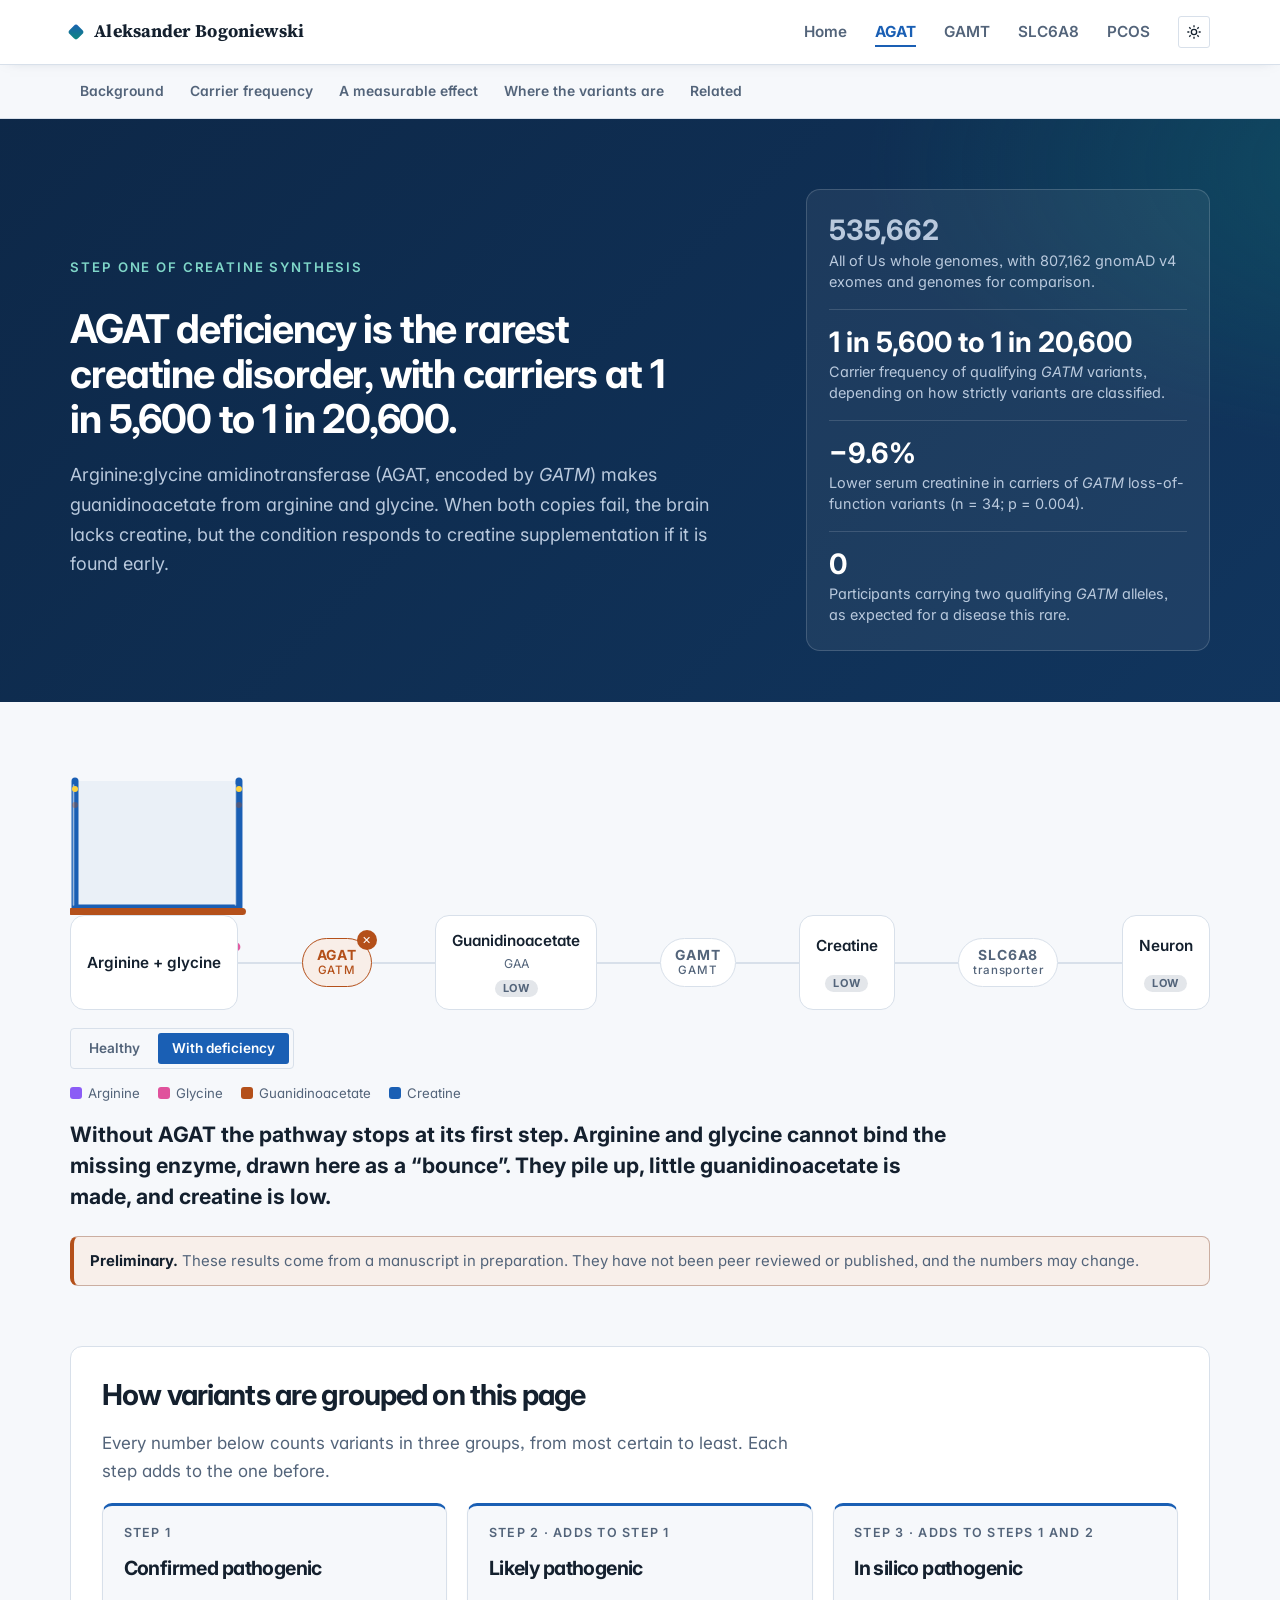
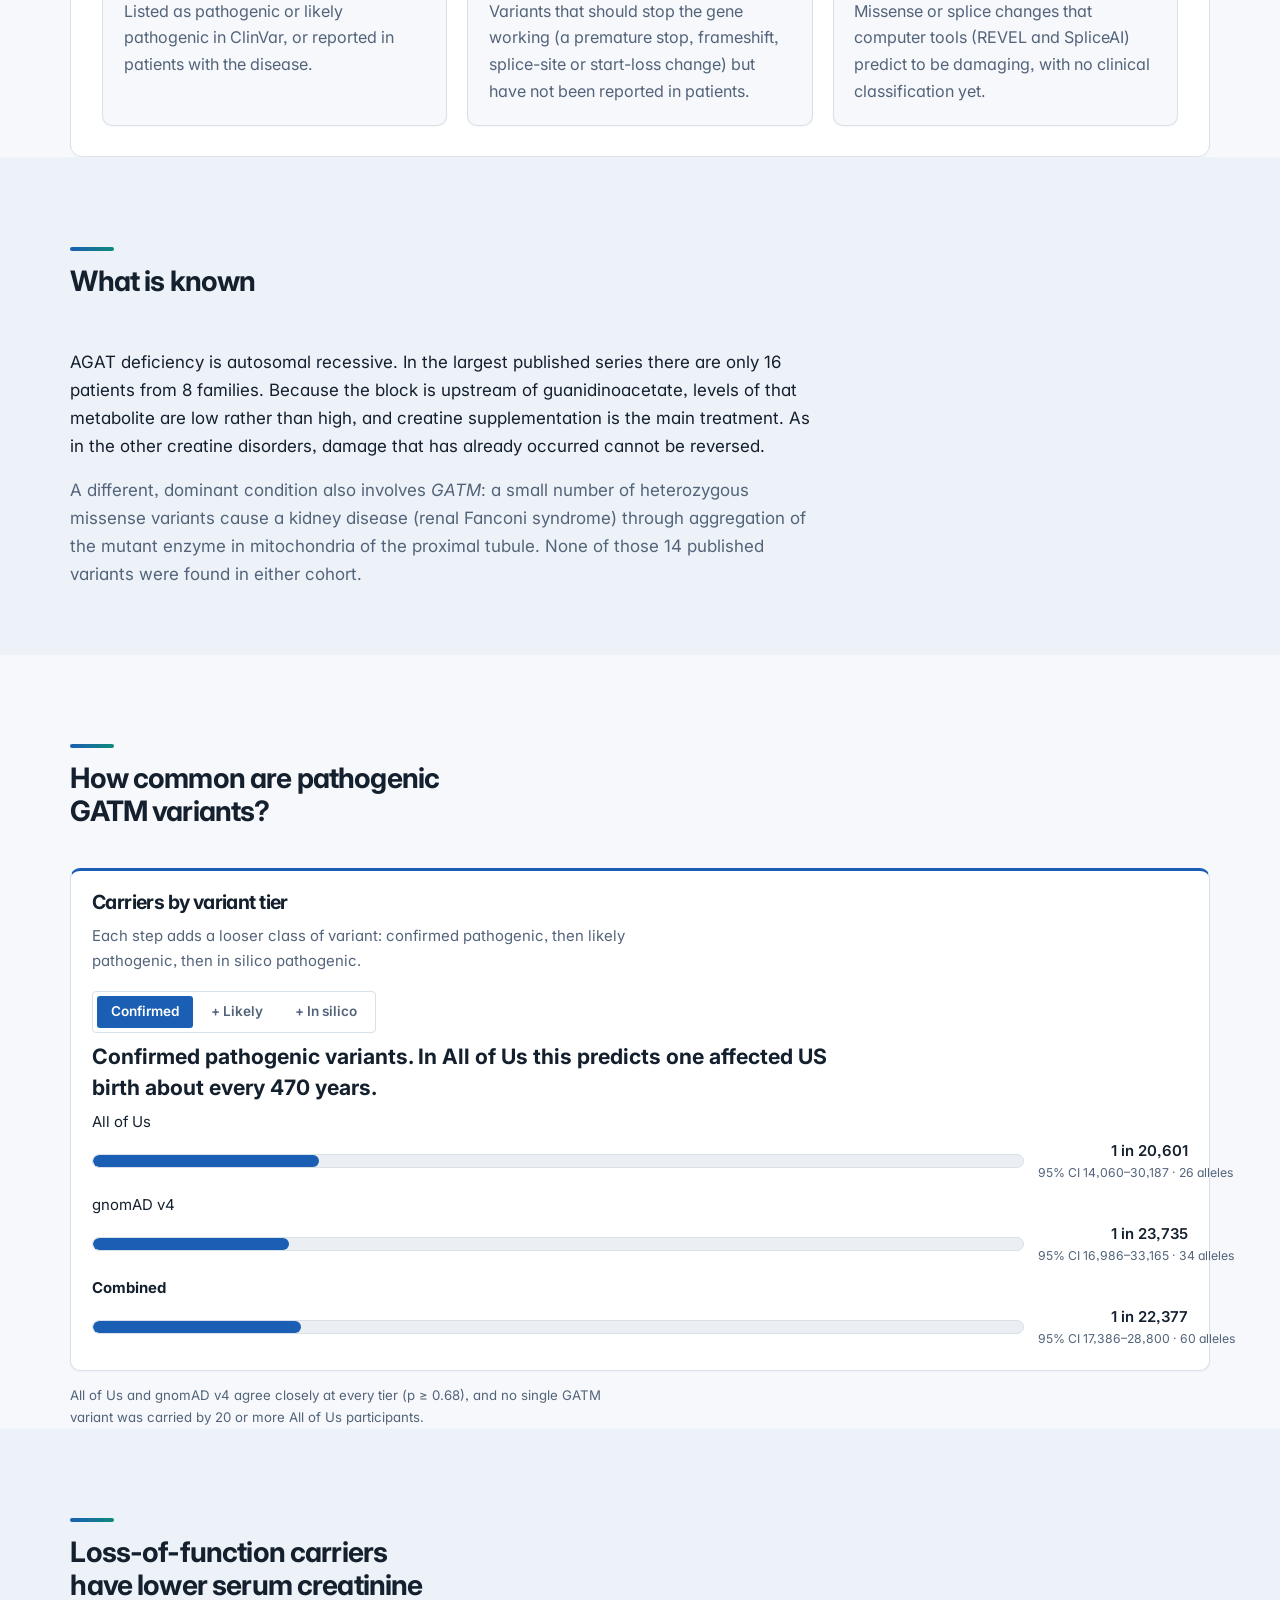
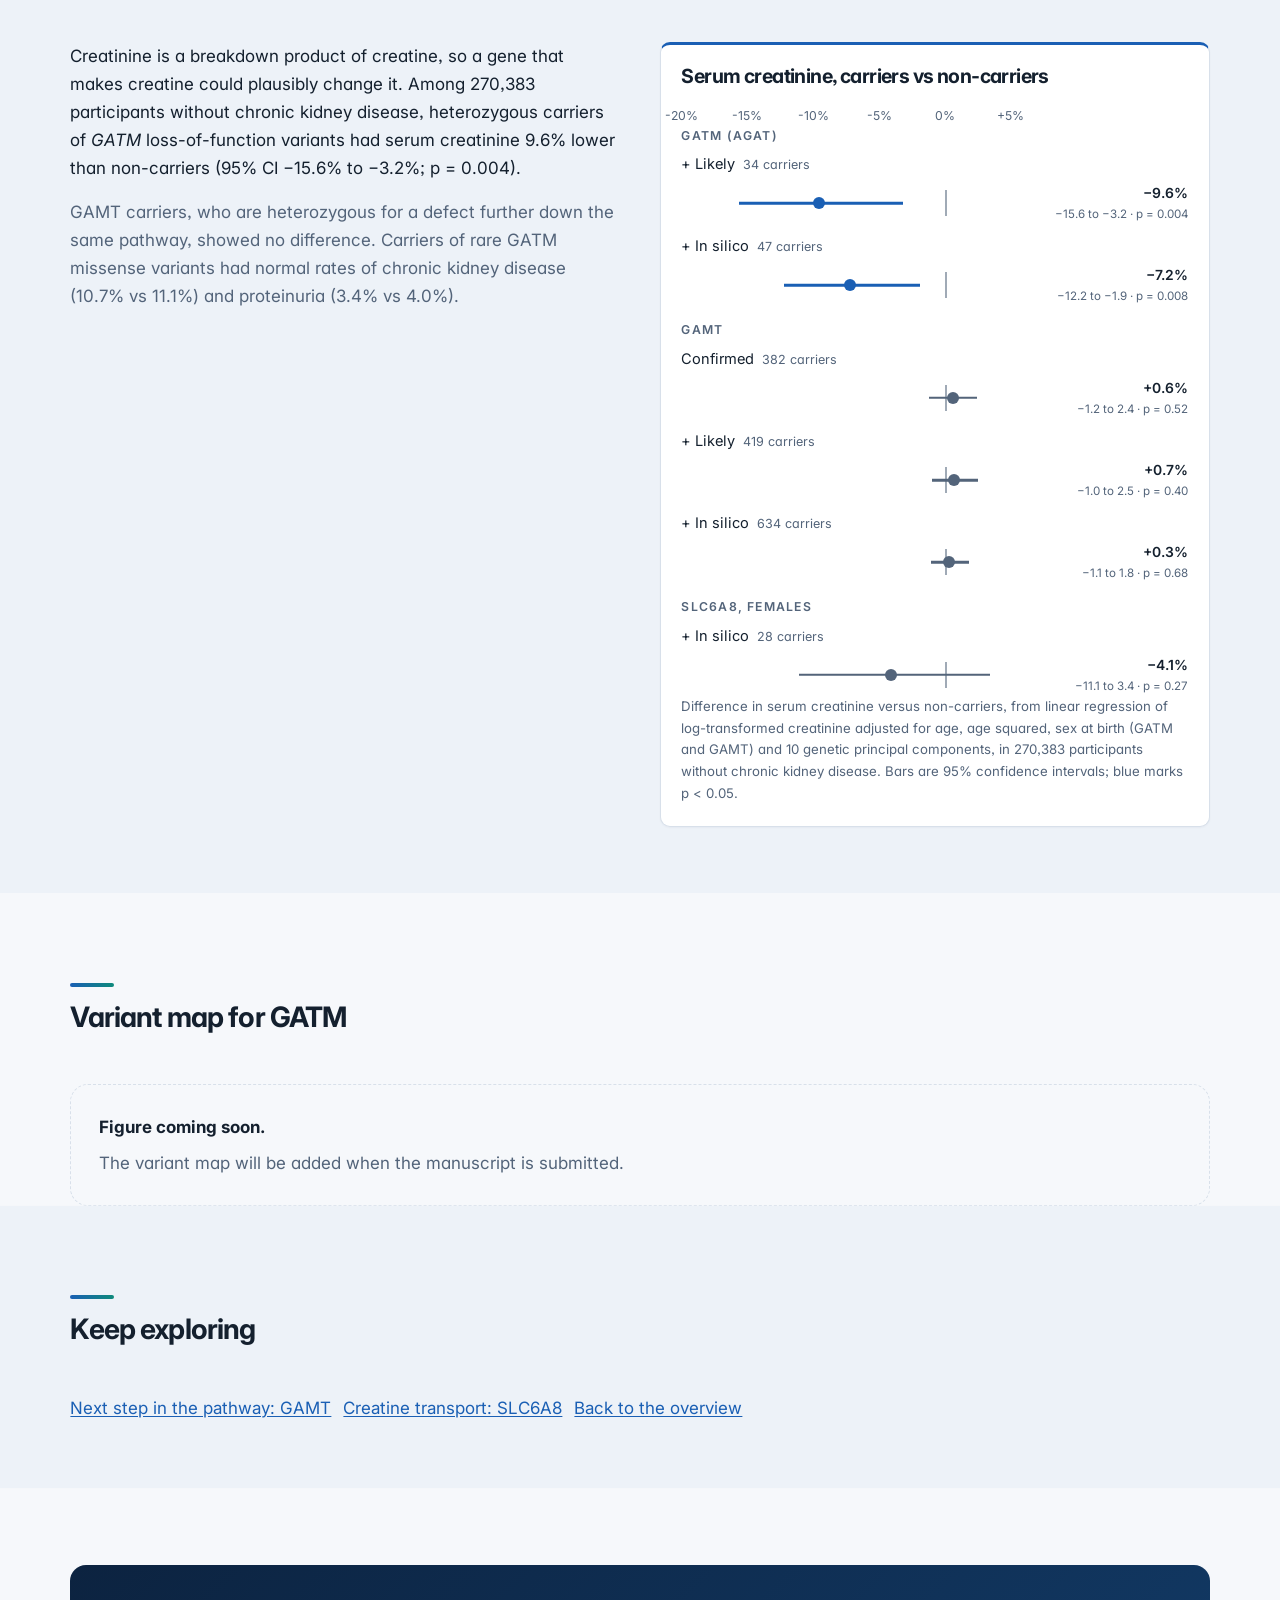
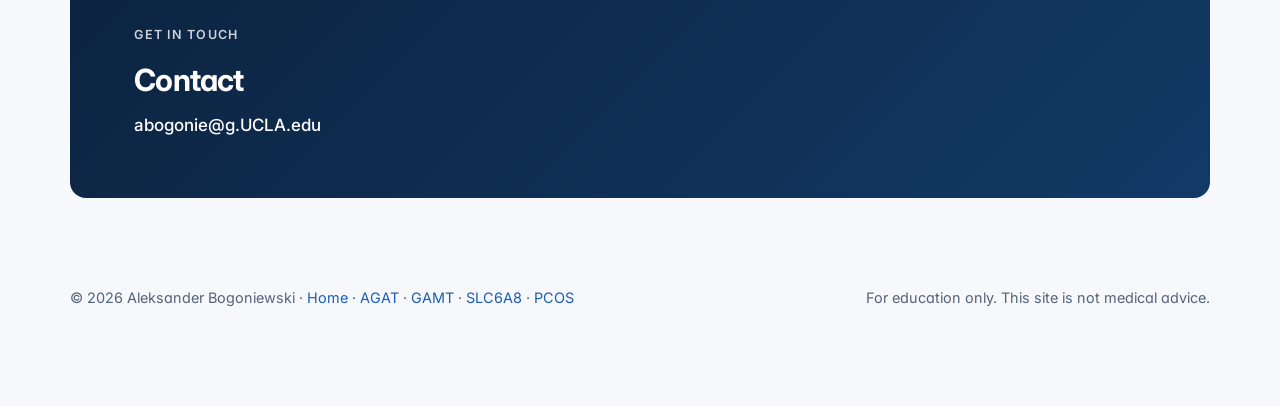
==== commit 50549471: "Fix stale cache-busting (CSS/JS versions), clean tube merge, centered key Co-Authored-By: Claude Son" ====
--- a/agat.html
+++ b/agat.html
@@ -12,7 +12,7 @@
 <link rel="preconnect" href="https://fonts.googleapis.com">
 <link rel="preconnect" href="https://fonts.gstatic.com" crossorigin>
 <link rel="stylesheet" href="https://fonts.googleapis.com/css2?family=Inter:wght@400;500;600;700&family=Source+Serif+4:ital,opsz,wght@0,8..60,400;0,8..60,600;0,8..60,700;1,8..60,400&display=swap">
-<link rel="stylesheet" href="style.css?v=20261027ze">
+<link rel="stylesheet" href="style.css?v=20261028a">
 </head>
 <body>
 <div class="progress" aria-hidden="true"></div>
@@ -124,9 +124,9 @@
     </footer>
   </section>
 </main>
-<script src="site.js?v=20261027ze" defer></script>
-<script src="subnav.js?v=20261027ze" defer></script>
-<script src="popgen.js?v=20261027ze" defer></script>
-<script src="deficiency.js?v=20261027ze" defer></script>
+<script src="site.js?v=20261028a" defer></script>
+<script src="subnav.js?v=20261028a" defer></script>
+<script src="popgen.js?v=20261028a" defer></script>
+<script src="deficiency.js?v=20261028a" defer></script>
 </body>
 </html>
--- a/style.css
+++ b/style.css
@@ -1007,3 +1007,20 @@
   .hero { grid-template-columns: minmax(0, 1.1fr) minmax(0, .9fr); }
   .hero-mol svg { max-height: max(460px, calc(100vh - 250px)); }
 }
+
+/* v6: blunt tube ends, collar, co-product labels */
+.hx path { stroke-linecap: butt; }
+.hx-collar { fill: rgba(220,235,255,.35); stroke: rgba(220,235,255,.85); stroke-width: 1.4; }
+.fg-s2 { fill: var(--hero-mute); font: 500 11px var(--font-ui); }
+@media (min-width: 960px) {
+  .hero { grid-template-columns: minmax(0, 1fr) minmax(0, 1fr); }
+  .hero-mol svg { max-height: none; }
+}
+.hx-i.clr { stroke: #1b4170; opacity: 1; }
+.hx-i.clr { stroke: #1b4170; opacity: 1; }
+.hero-mol figcaption { text-align: center; }
+.hf-key { display: flex; flex-wrap: wrap; justify-content: center; gap: 4px 12px; margin-top: 10px; }
+.hf-key .k + .k { margin-left: 0; }
+.hf-key i { margin-left: 0; }
+.hx-o { stroke: #8fa6c6; }
+.hx-i.clr { opacity: 1; }
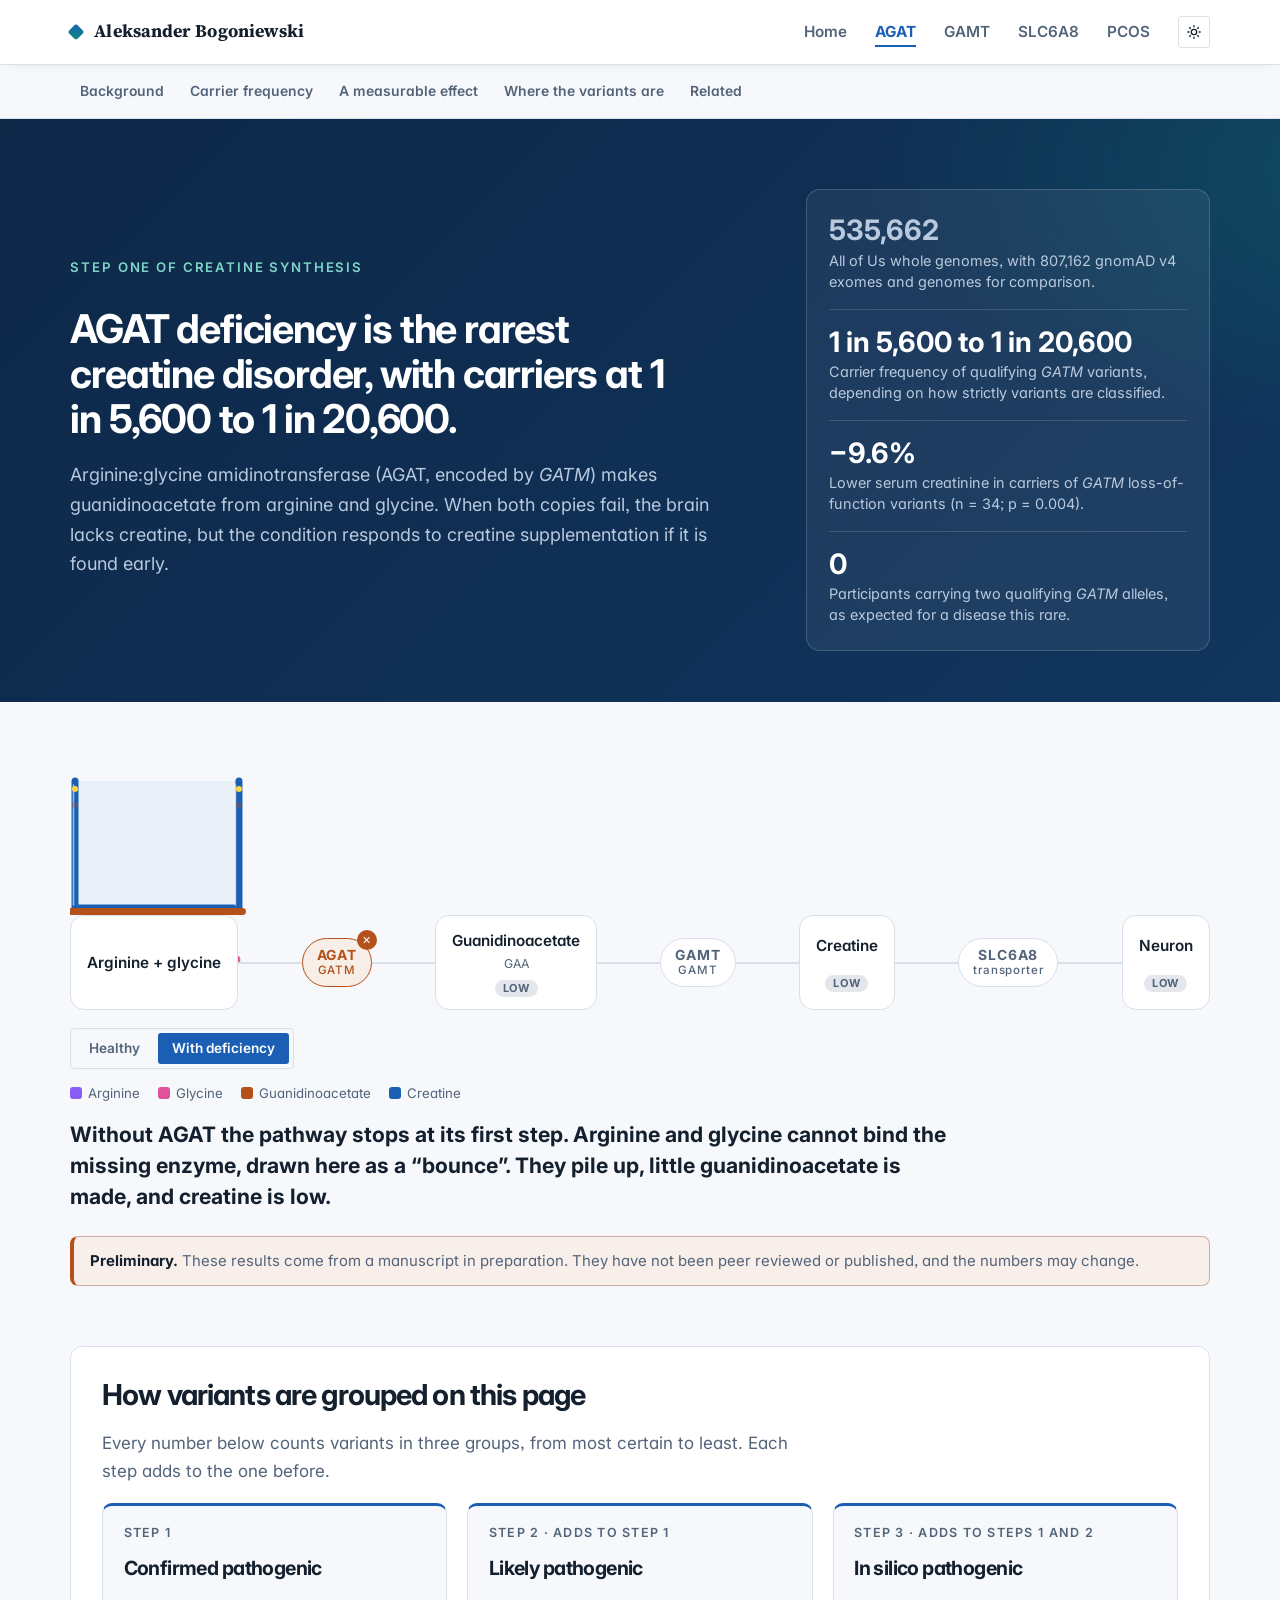
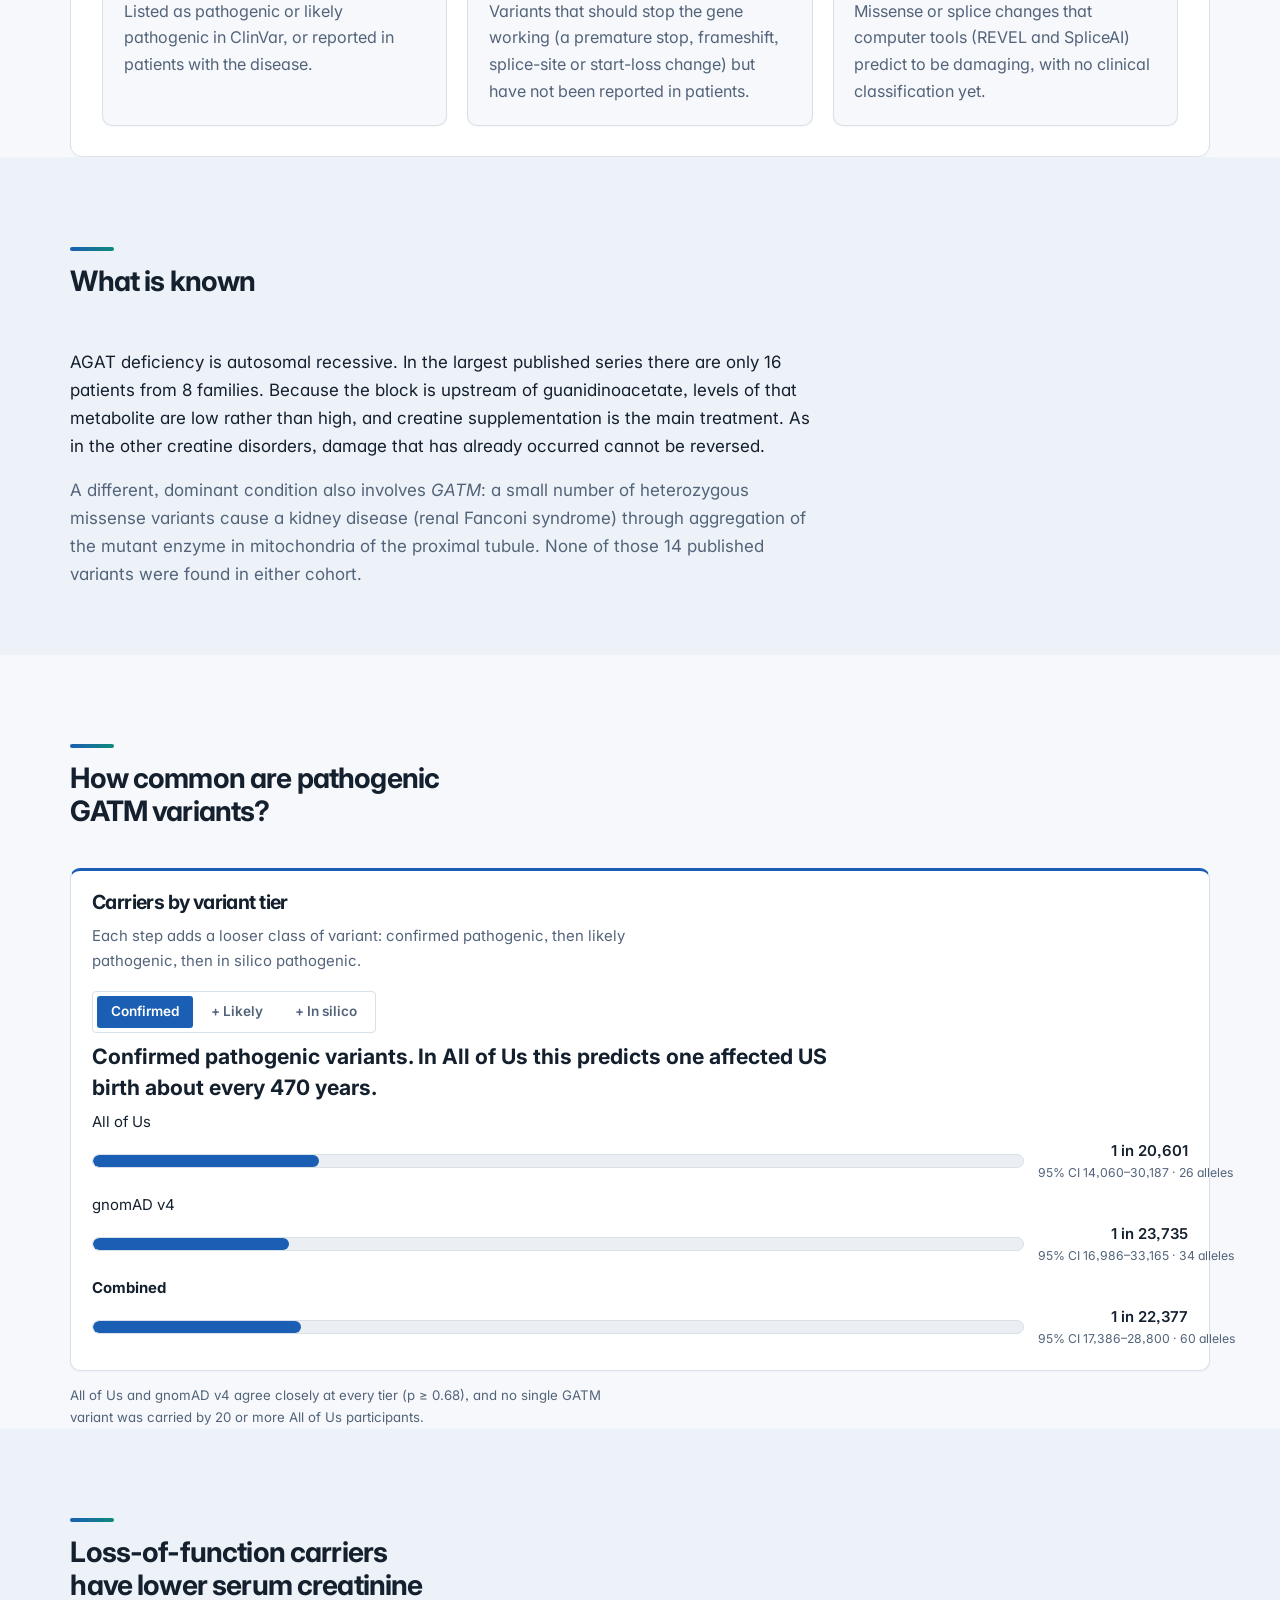
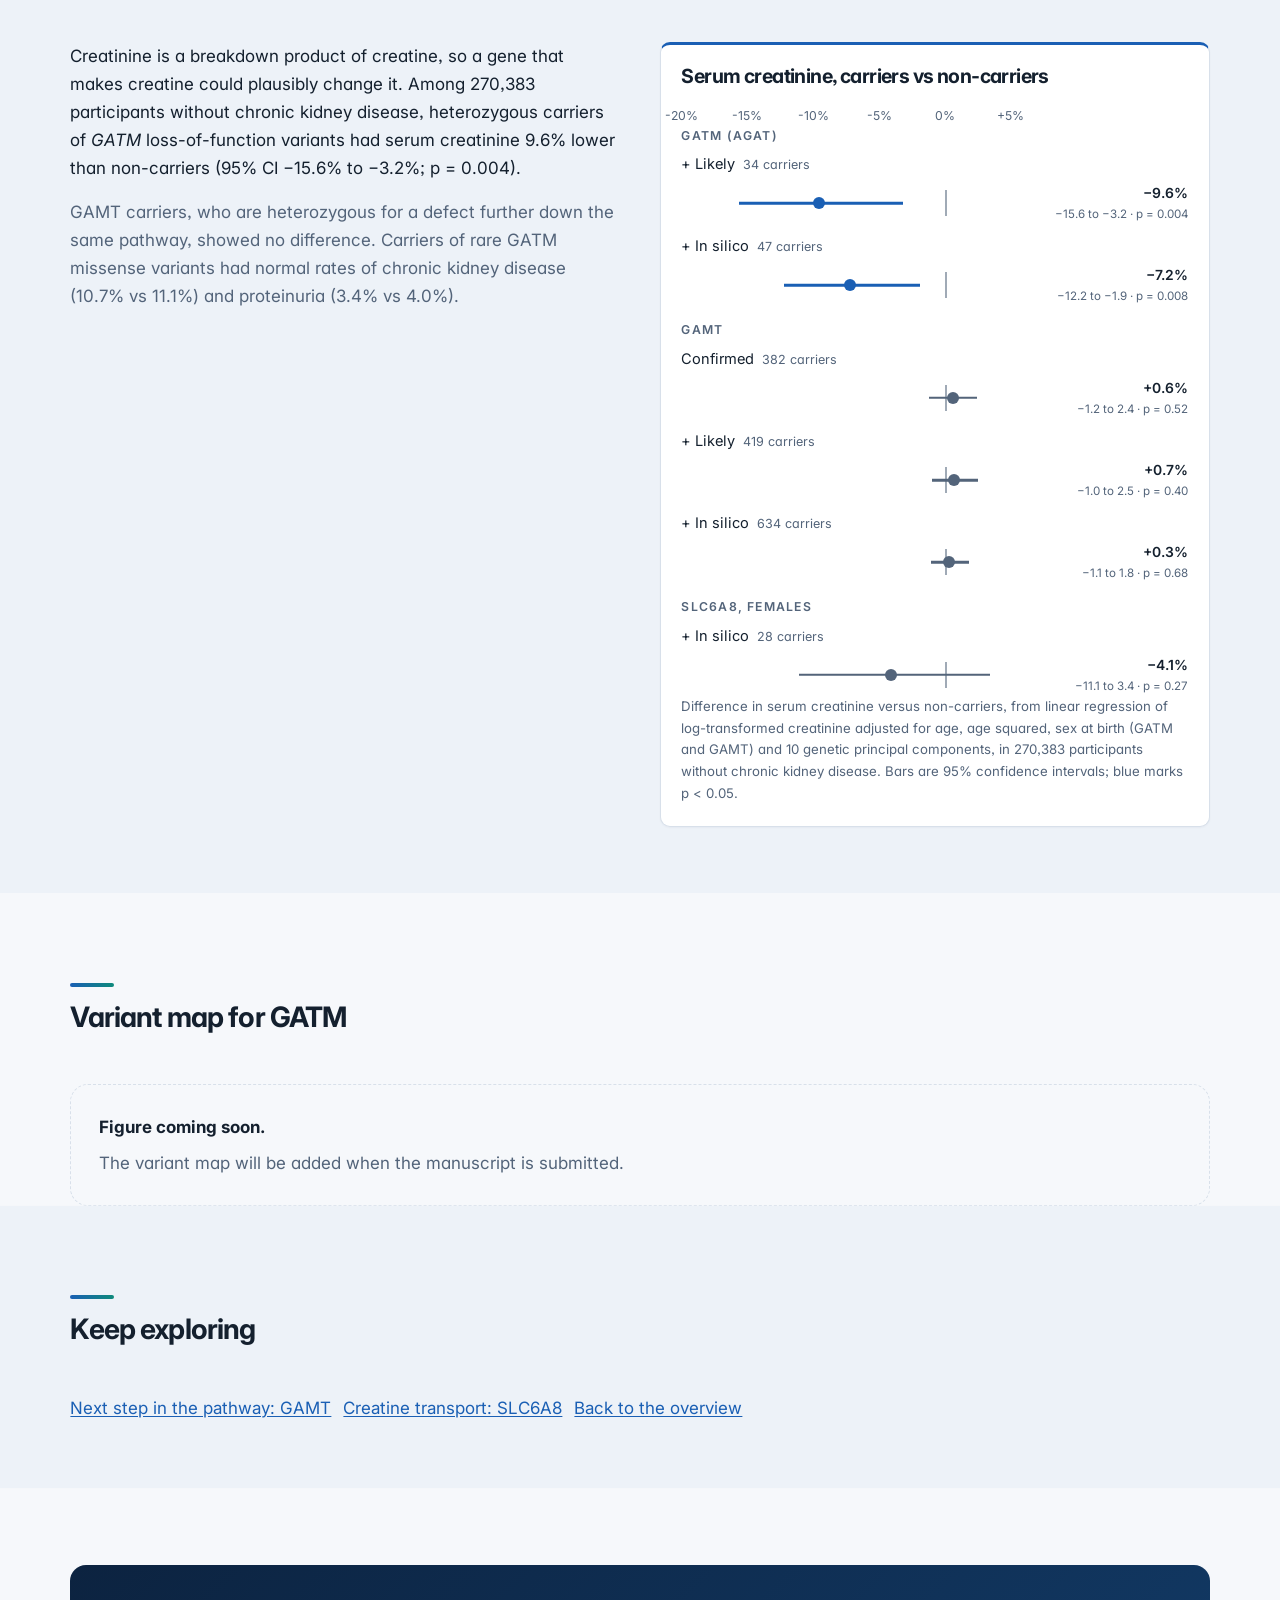
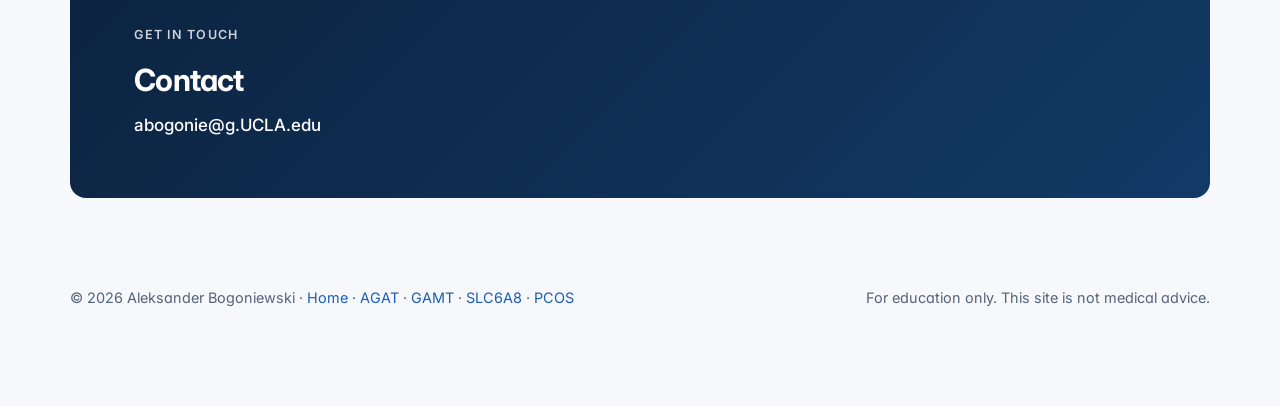
==== commit e3b93dfd: "Arginine and glycine tubes join under the AGAT enzyme Co-Authored-By: Claude Sonnet 5.5 <noreply@ant" ====
--- a/agat.html
+++ b/agat.html
@@ -12,7 +12,7 @@
 <link rel="preconnect" href="https://fonts.googleapis.com">
 <link rel="preconnect" href="https://fonts.gstatic.com" crossorigin>
 <link rel="stylesheet" href="https://fonts.googleapis.com/css2?family=Inter:wght@400;500;600;700&family=Source+Serif+4:ital,opsz,wght@0,8..60,400;0,8..60,600;0,8..60,700;1,8..60,400&display=swap">
-<link rel="stylesheet" href="style.css?v=20261028a">
+<link rel="stylesheet" href="style.css?v=20261028b">
 </head>
 <body>
 <div class="progress" aria-hidden="true"></div>
@@ -124,9 +124,9 @@
     </footer>
   </section>
 </main>
-<script src="site.js?v=20261028a" defer></script>
-<script src="subnav.js?v=20261028a" defer></script>
-<script src="popgen.js?v=20261028a" defer></script>
-<script src="deficiency.js?v=20261028a" defer></script>
+<script src="site.js?v=20261028b" defer></script>
+<script src="subnav.js?v=20261028b" defer></script>
+<script src="popgen.js?v=20261028b" defer></script>
+<script src="deficiency.js?v=20261028b" defer></script>
 </body>
 </html>
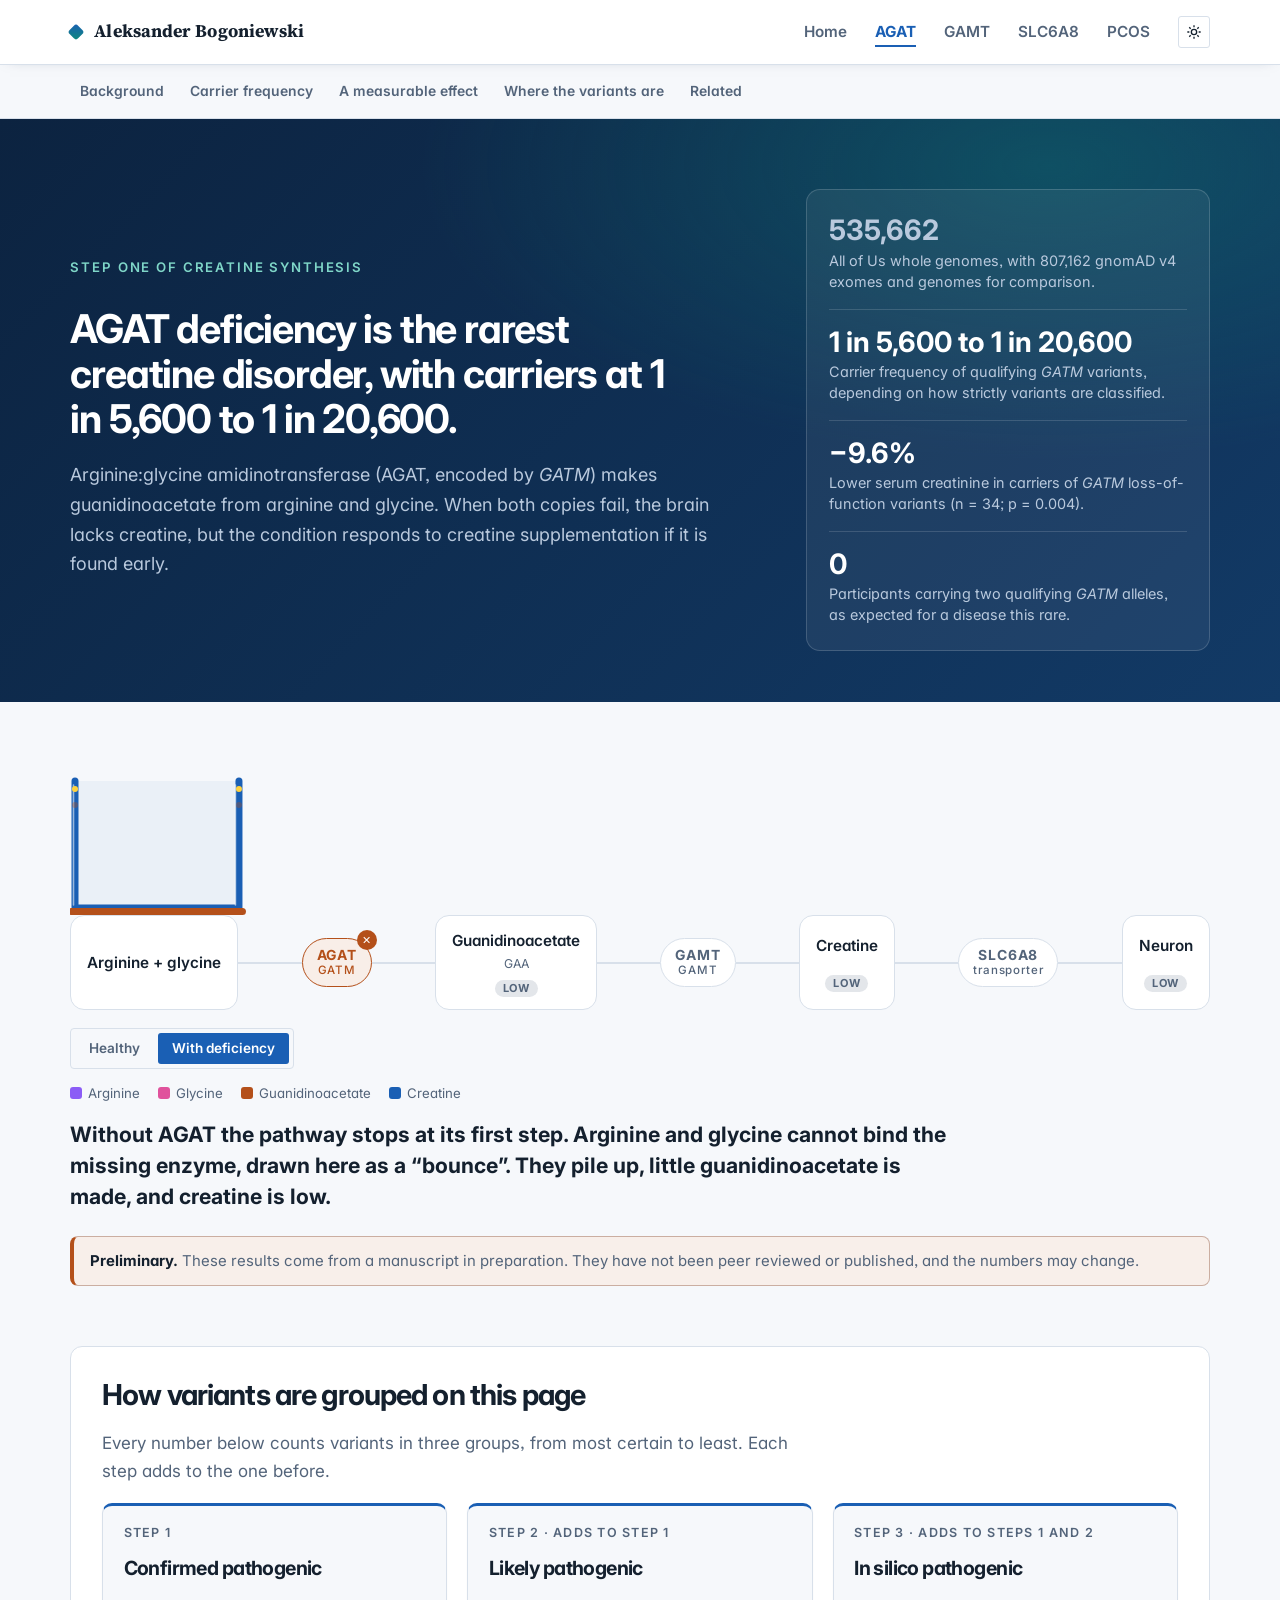
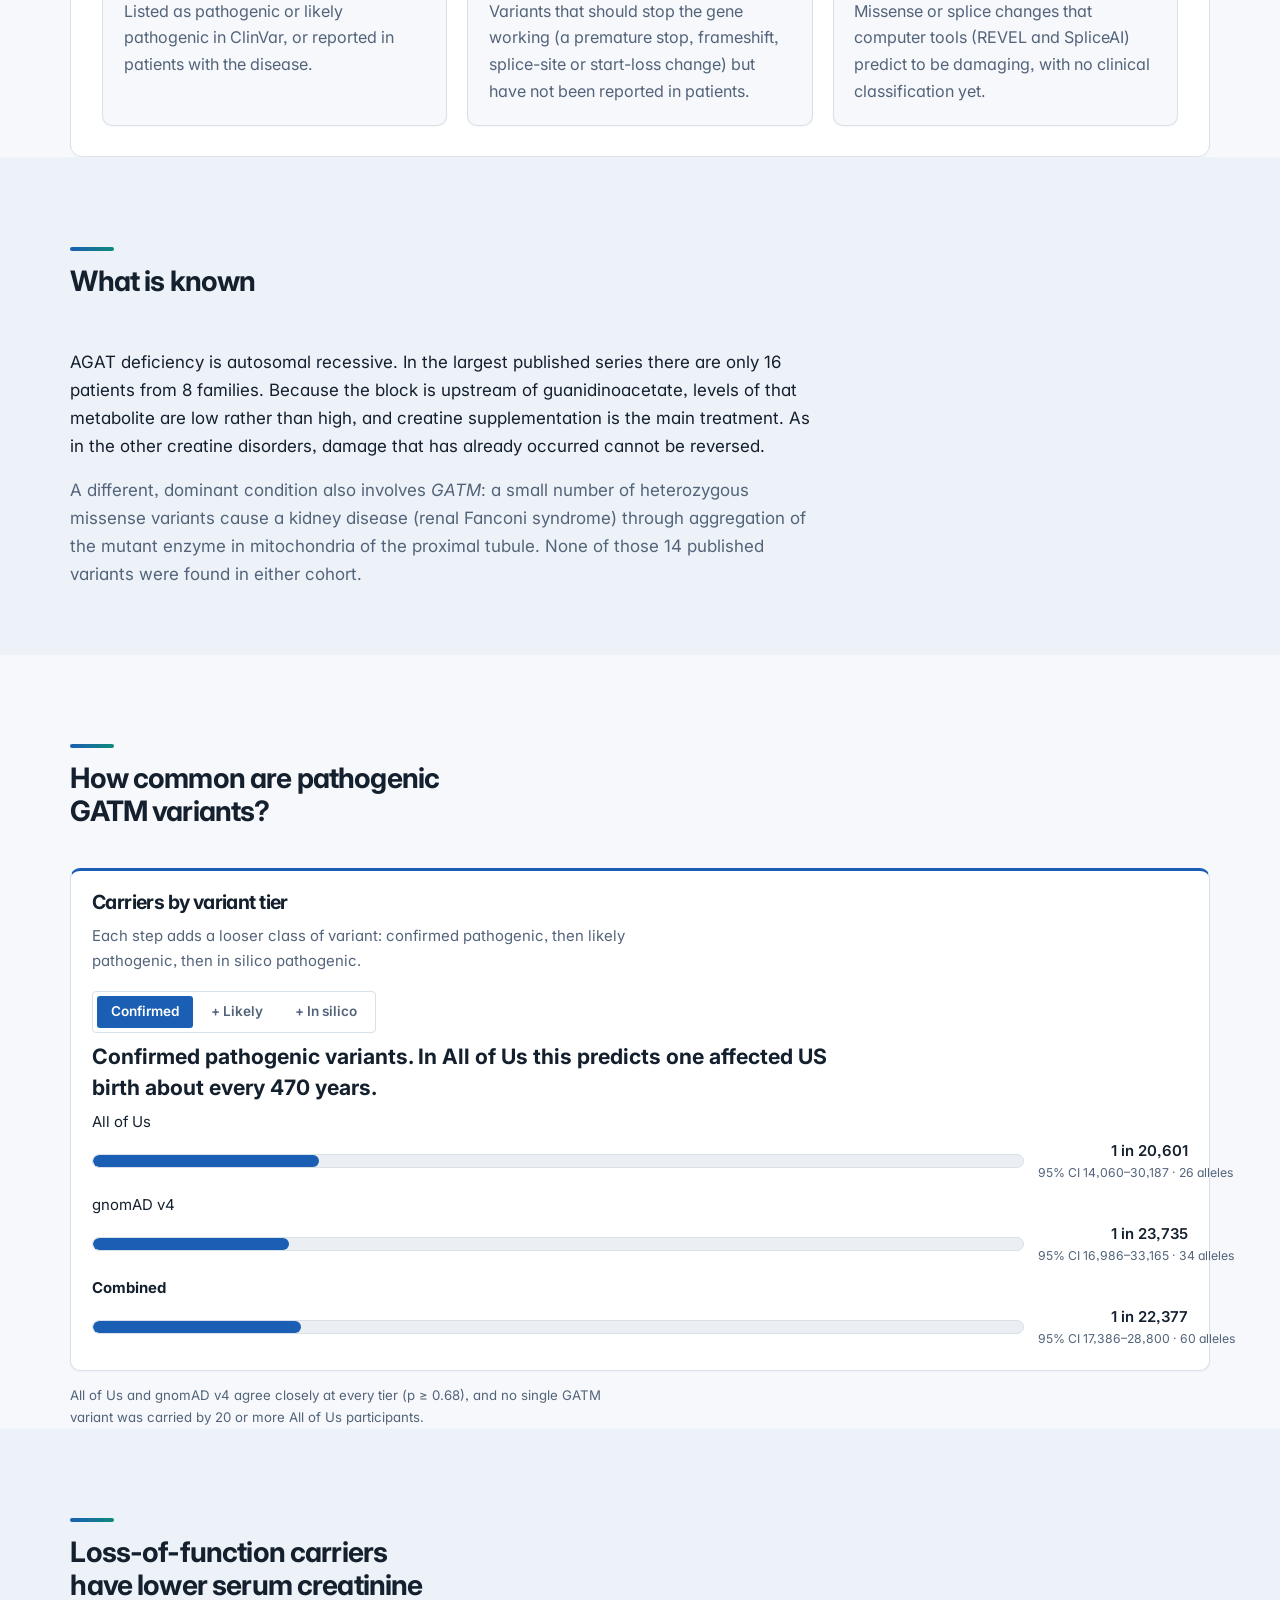
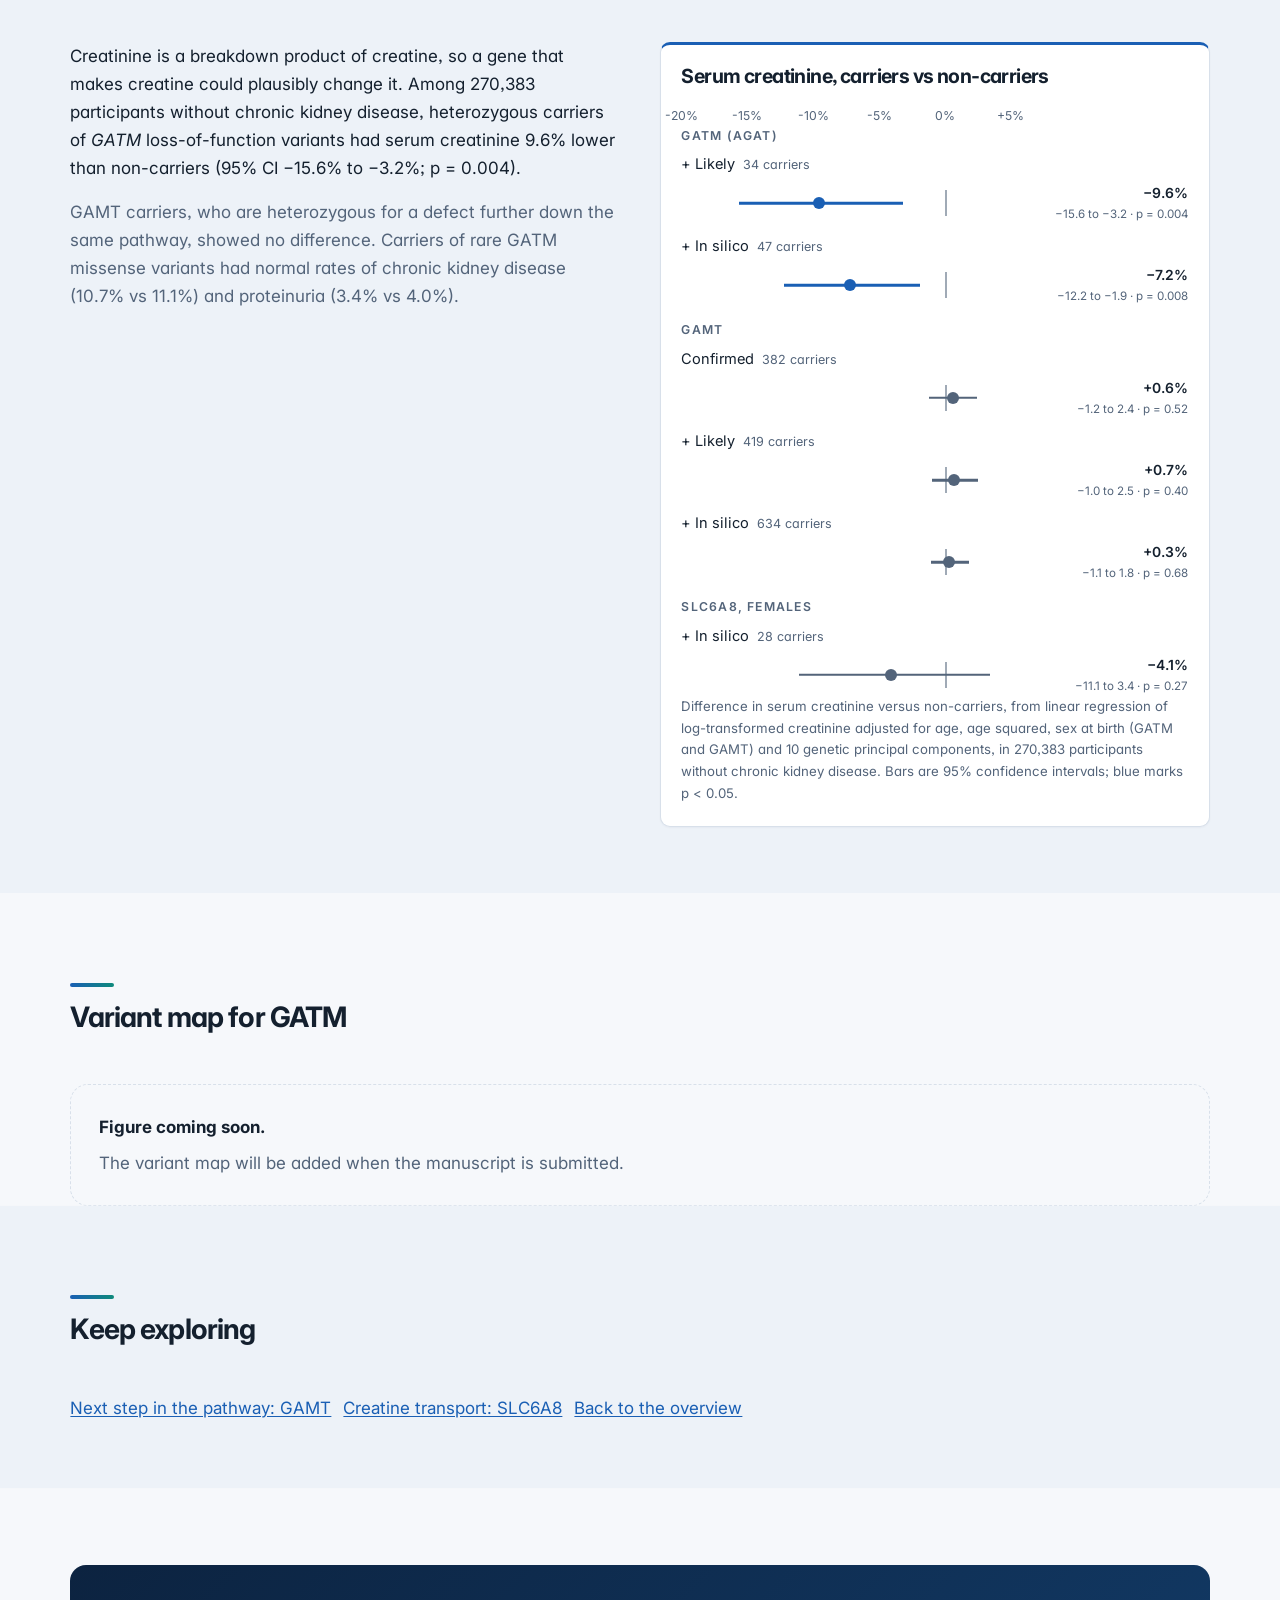
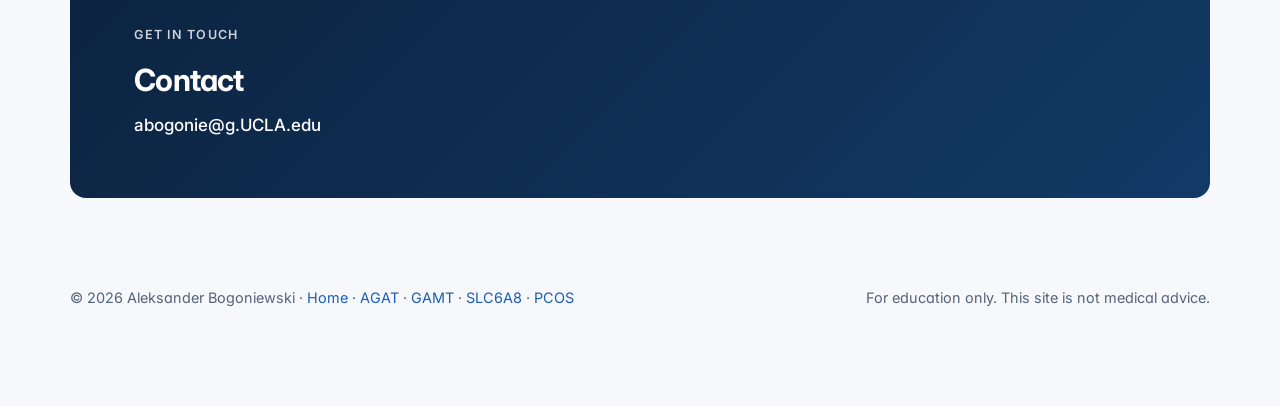
==== commit dd0dc34e: "Fix sideways scroll on mobile, keep arginine/glycine balls in their tubes Co-Authored-By: Claude Son" ====
--- a/agat.html
+++ b/agat.html
@@ -12,7 +12,7 @@
 <link rel="preconnect" href="https://fonts.googleapis.com">
 <link rel="preconnect" href="https://fonts.gstatic.com" crossorigin>
 <link rel="stylesheet" href="https://fonts.googleapis.com/css2?family=Inter:wght@400;500;600;700&family=Source+Serif+4:ital,opsz,wght@0,8..60,400;0,8..60,600;0,8..60,700;1,8..60,400&display=swap">
-<link rel="stylesheet" href="style.css?v=20261028b">
+<link rel="stylesheet" href="style.css?v=20261028d">
 </head>
 <body>
 <div class="progress" aria-hidden="true"></div>
@@ -124,9 +124,9 @@
     </footer>
   </section>
 </main>
-<script src="site.js?v=20261028b" defer></script>
-<script src="subnav.js?v=20261028b" defer></script>
-<script src="popgen.js?v=20261028b" defer></script>
-<script src="deficiency.js?v=20261028b" defer></script>
+<script src="site.js?v=20261028d" defer></script>
+<script src="subnav.js?v=20261028d" defer></script>
+<script src="popgen.js?v=20261028d" defer></script>
+<script src="deficiency.js?v=20261028d" defer></script>
 </body>
 </html>
--- a/style.css
+++ b/style.css
@@ -1024,3 +1024,8 @@
 .hf-key i { margin-left: 0; }
 .hx-o { stroke: #8fa6c6; }
 .hx-i.clr { opacity: 1; }
+
+/* v7: no sideways scrolling. The full-bleed hero band is exactly one viewport wide, centered, so it adds no overflow. */
+html { overflow-x: hidden; }
+.hero::before, .page-hero::before { inset: 0 auto 0 50%; width: 100vw; margin-left: -50vw; }
+img, svg, video, canvas { max-width: 100%; }
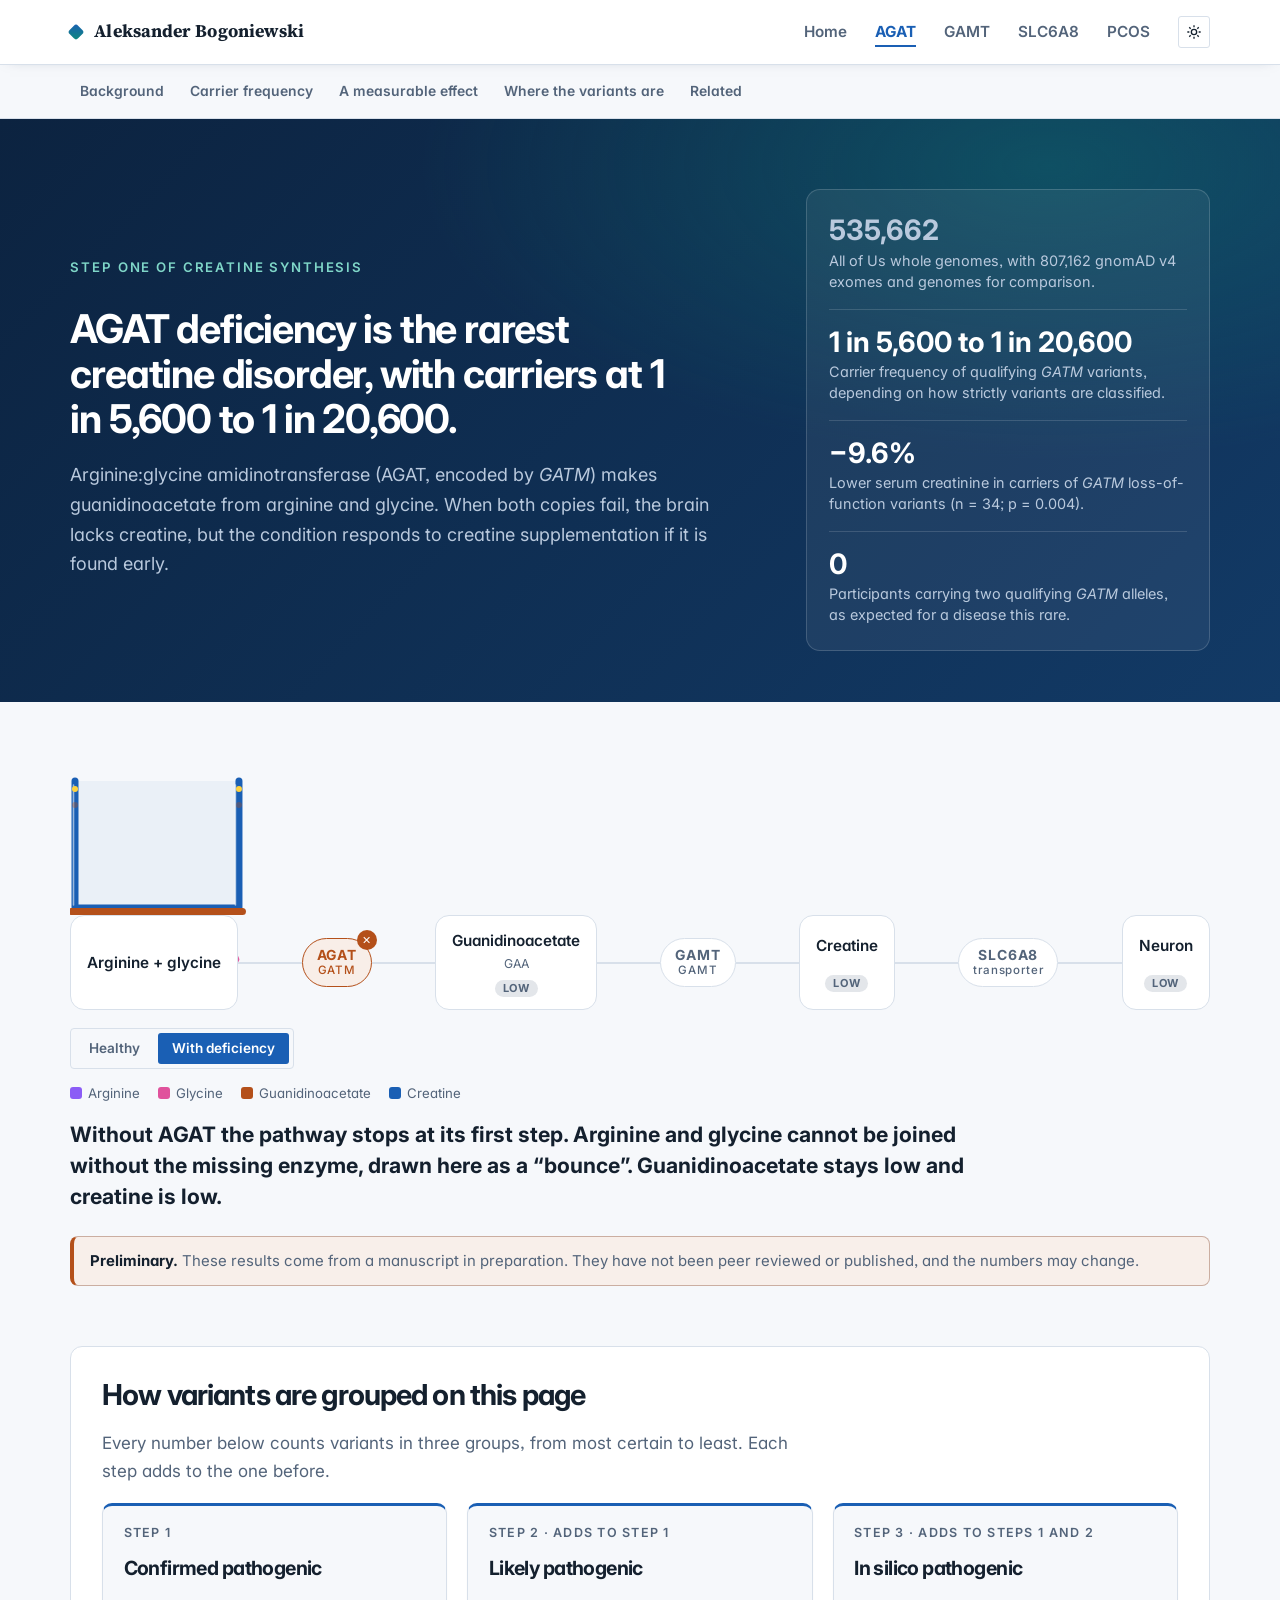
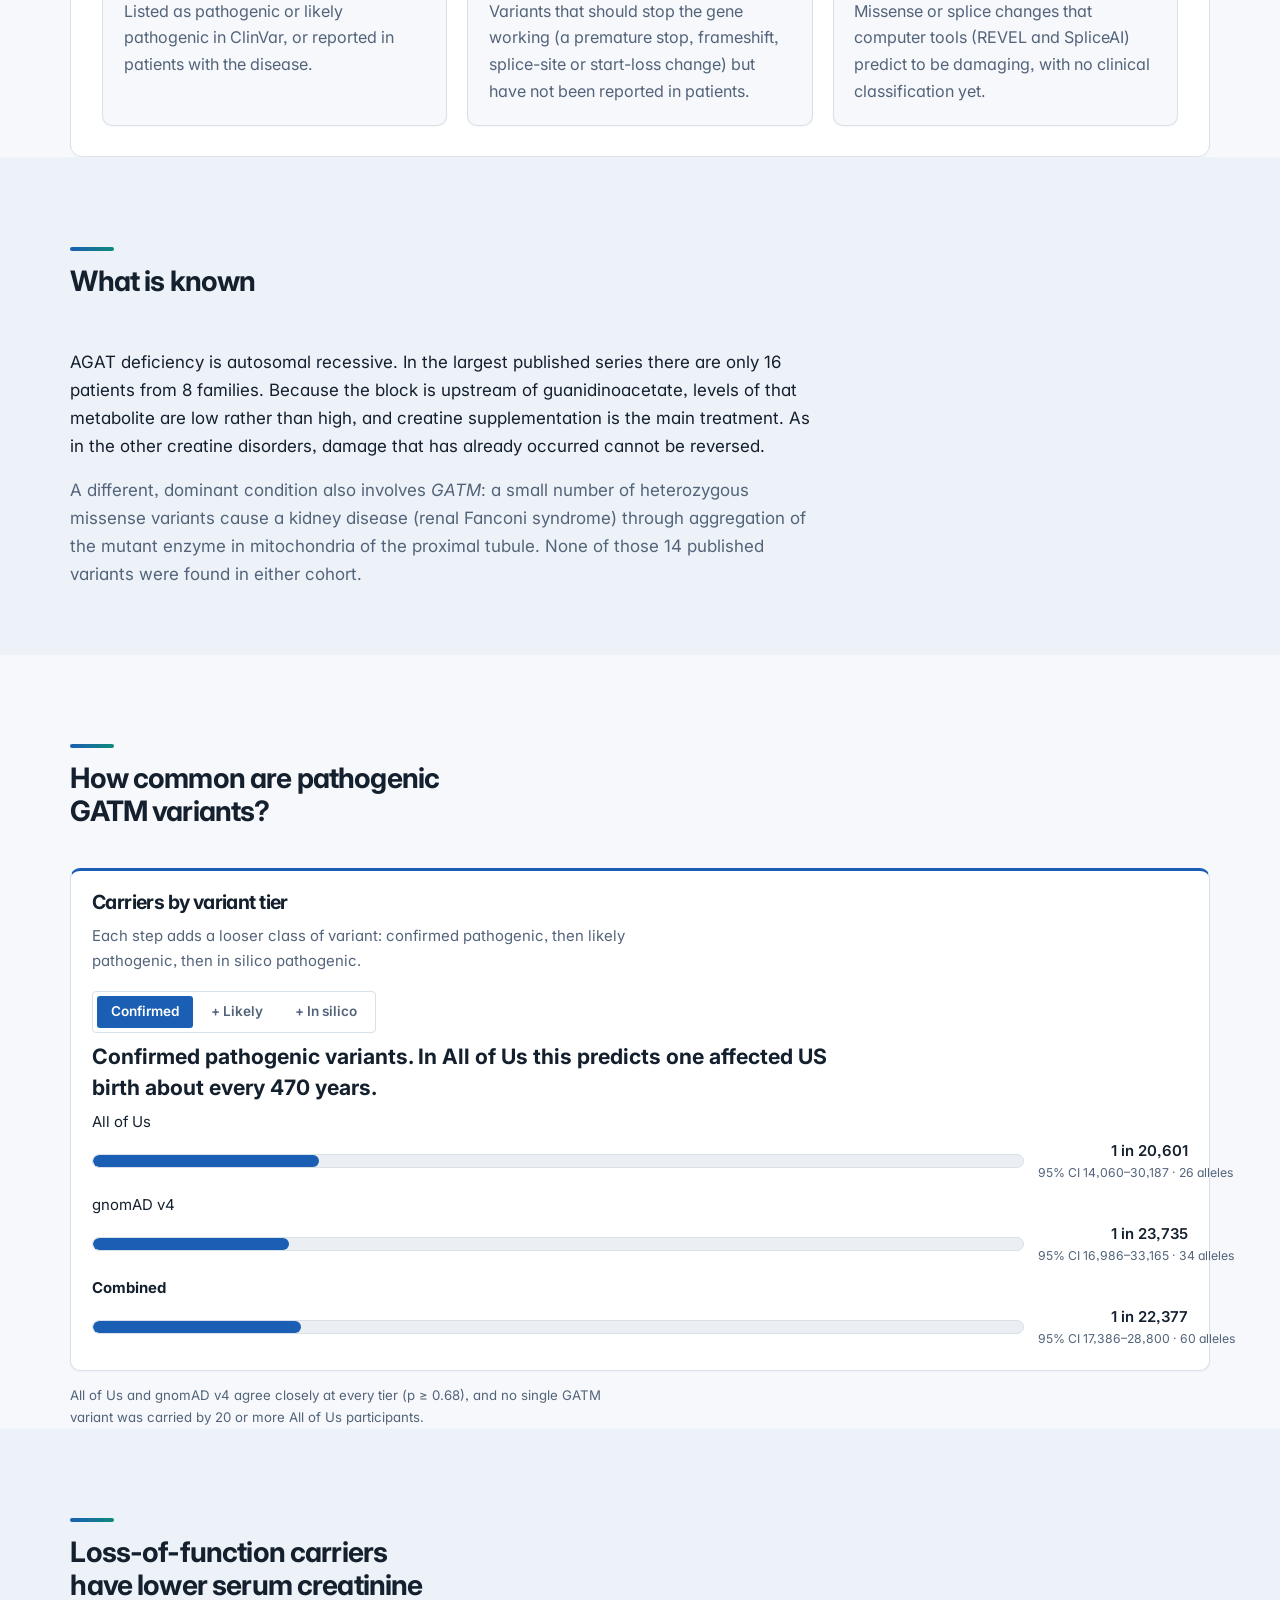
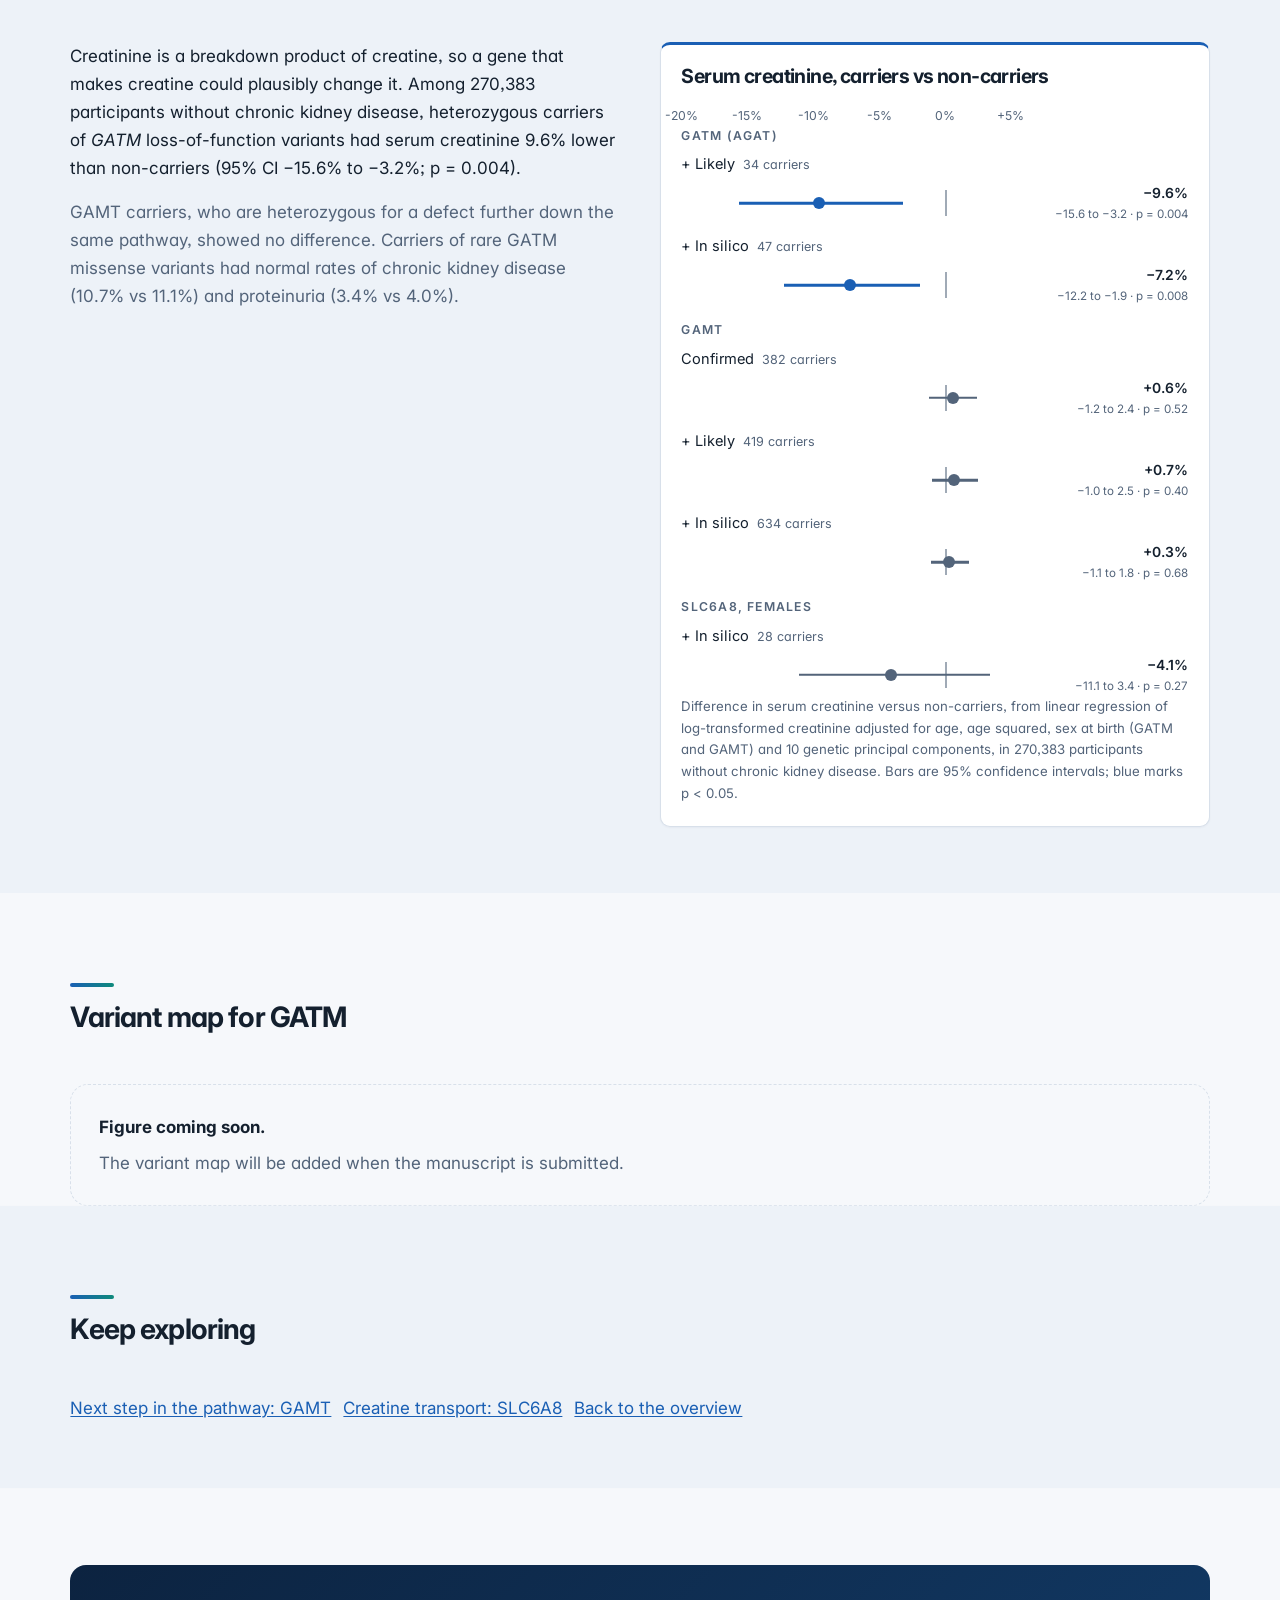
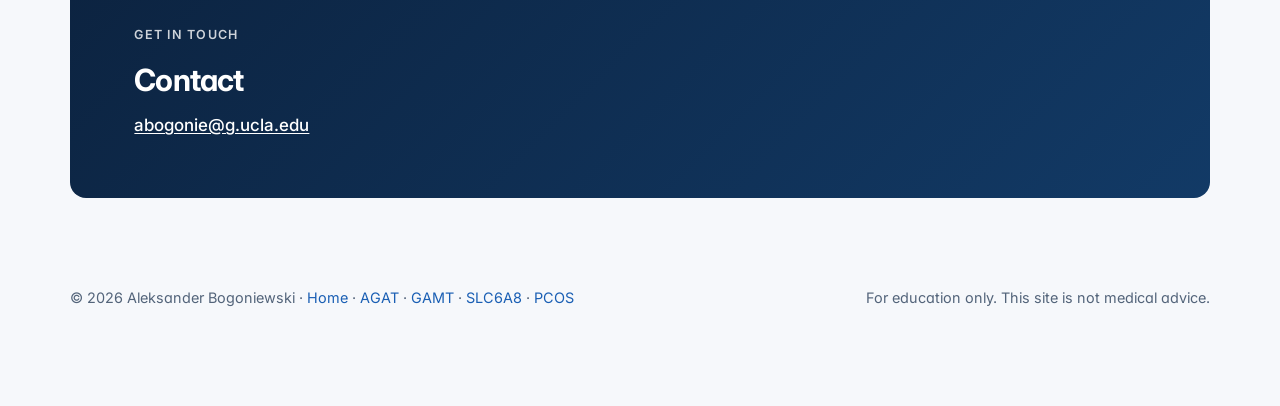
==== commit 77f1a15b: "Fact-check fixes: deficiency captions and subpage email links - AGAT scene: arginine and glycine do " ====
--- a/agat.html
+++ b/agat.html
@@ -9,10 +9,17 @@
 <link rel="icon" href="data:image/svg+xml,%3Csvg xmlns='http://www.w3.org/2000/svg' viewBox='0 0 32 32'%3E%3Ccircle cx='16' cy='16' r='9' fill='%231d5bd8'/%3E%3C/svg%3E">
 <style>html{color-scheme:light}body{margin:0}img{max-width:100%}</style>
 <title>AGAT · Aleksander Bogoniewski</title>
+<link rel="canonical" href="https://abogonie.github.io/agat.html">
+<meta property="og:type" content="website">
+<meta property="og:title" content="AGAT · Aleksander Bogoniewski">
+<meta property="og:description" content="AGAT (GATM) deficiency: population carrier frequency, serum creatinine and variant map from All of Us and gnomAD.">
+<meta property="og:url" content="https://abogonie.github.io/agat.html">
+<meta property="og:image" content="https://abogonie.github.io/img/organoid.jpg">
+<meta name="twitter:card" content="summary_large_image">
 <link rel="preconnect" href="https://fonts.googleapis.com">
 <link rel="preconnect" href="https://fonts.gstatic.com" crossorigin>
-<link rel="stylesheet" href="https://fonts.googleapis.com/css2?family=Inter:wght@400;500;600;700&family=Source+Serif+4:ital,opsz,wght@0,8..60,400;0,8..60,600;0,8..60,700;1,8..60,400&display=swap">
-<link rel="stylesheet" href="style.css?v=20261028d">
+<link rel="stylesheet" href="https://fonts.googleapis.com/css2?family=Inter:wght@400;500;600;700&family=Source+Serif+4:ital,opsz,wght@0,8..60,700;1,8..60,600&display=swap">
+<link rel="stylesheet" href="style.css?v=20261028e">
 </head>
 <body>
 <div class="progress" aria-hidden="true"></div>
@@ -116,7 +123,7 @@
     <div class="contact rv">
       <p class="label" style="color:inherit;opacity:.8">Get in touch</p>
       <h2>Contact</h2>
-      <p class="addr">abogonie@g.UCLA.edu</p>
+      <p class="addr"><a href="mailto:abogonie@g.ucla.edu">abogonie@g.ucla.edu</a></p>
     </div>
     <footer>
       <span>© 2026 Aleksander Bogoniewski · <a href="index.html">Home</a> · <a href="agat.html">AGAT</a> · <a href="gamt.html">GAMT</a> · <a href="slc6a8.html">SLC6A8</a> · <a href="pcos.html">PCOS</a></span>
@@ -124,9 +131,10 @@
     </footer>
   </section>
 </main>
-<script src="site.js?v=20261028d" defer></script>
-<script src="subnav.js?v=20261028d" defer></script>
-<script src="popgen.js?v=20261028d" defer></script>
-<script src="deficiency.js?v=20261028d" defer></script>
+<script src="site.js?v=20261028e" defer></script>
+<script src="subnav.js?v=20261028e" defer></script>
+<script src="popgen.js?v=20261028e" defer></script>
+<script src="deficiency.js?v=20261028f" defer></script>
+<script data-goatcounter="https://abogonie.goatcounter.com/count" async src="//gc.zgo.at/count.js"></script>
 </body>
 </html>
--- a/style.css
+++ b/style.css
@@ -1029,3 +1029,9 @@
 html { overflow-x: hidden; }
 .hero::before, .page-hero::before { inset: 0 auto 0 50%; width: 100vw; margin-left: -50vw; }
 img, svg, video, canvas { max-width: 100%; }
+
+/* v8: keep the theme toggle full size on phones; it sits on the name row so the page links fit */
+.theme { flex: none; }
+@media (max-width: 640px) { .nav .wrap { position: relative; } .links .theme { position: absolute; top: 8px; right: 0; margin: 0; } }
+@media (max-width: 400px) { .links { gap: 6px; } }
+.addr a { color: inherit; }
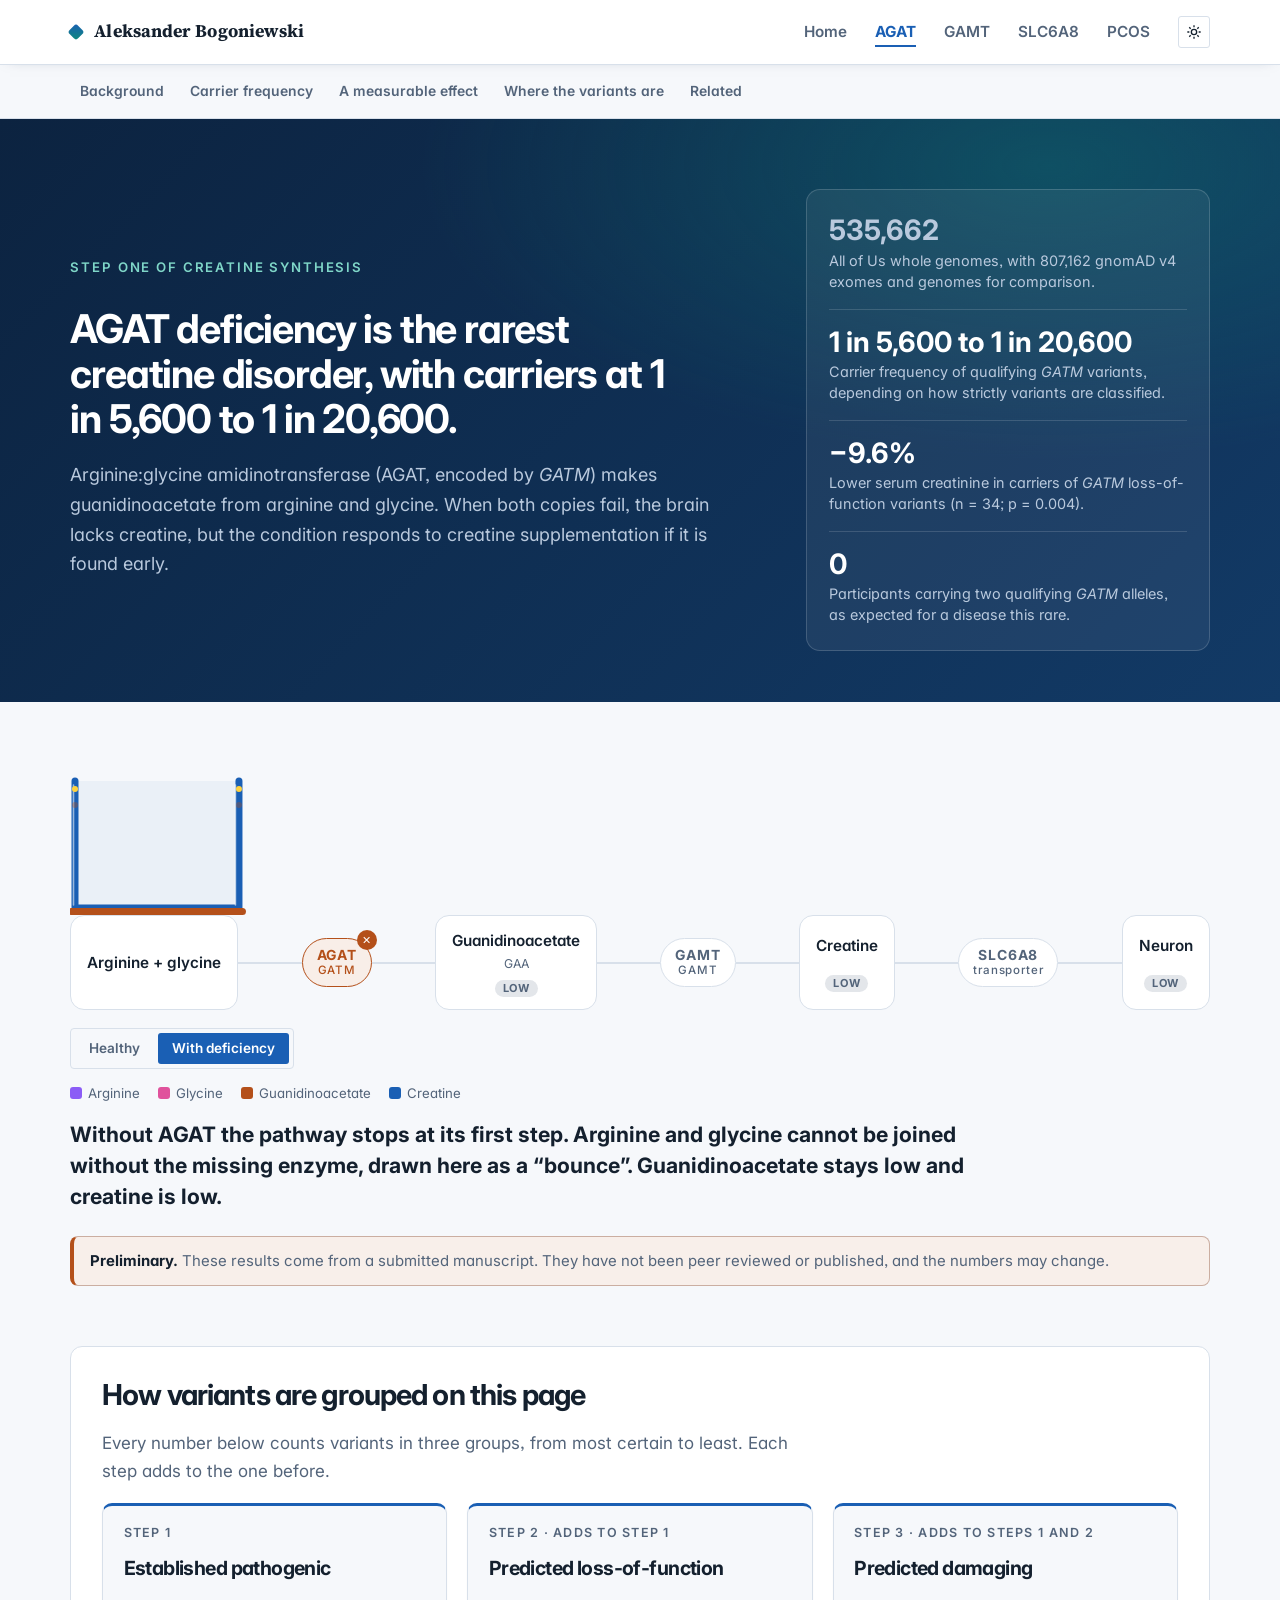
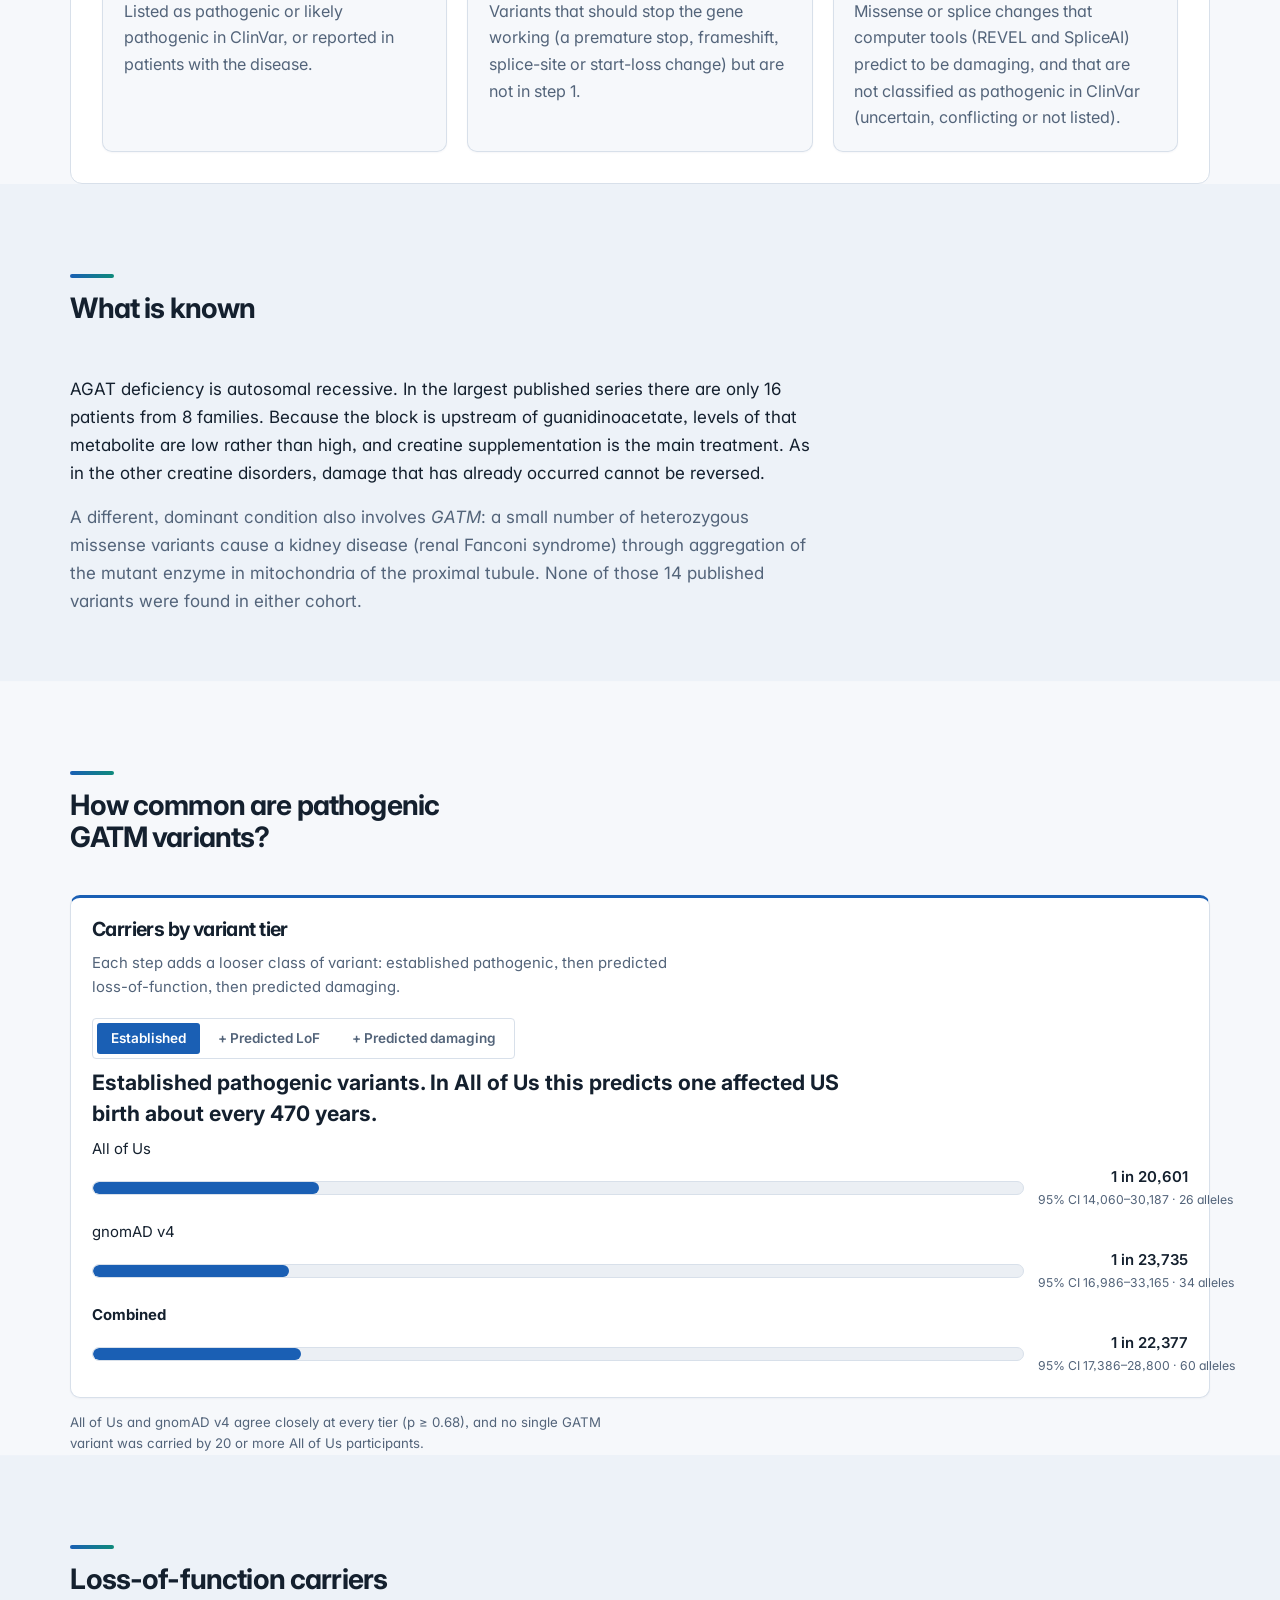
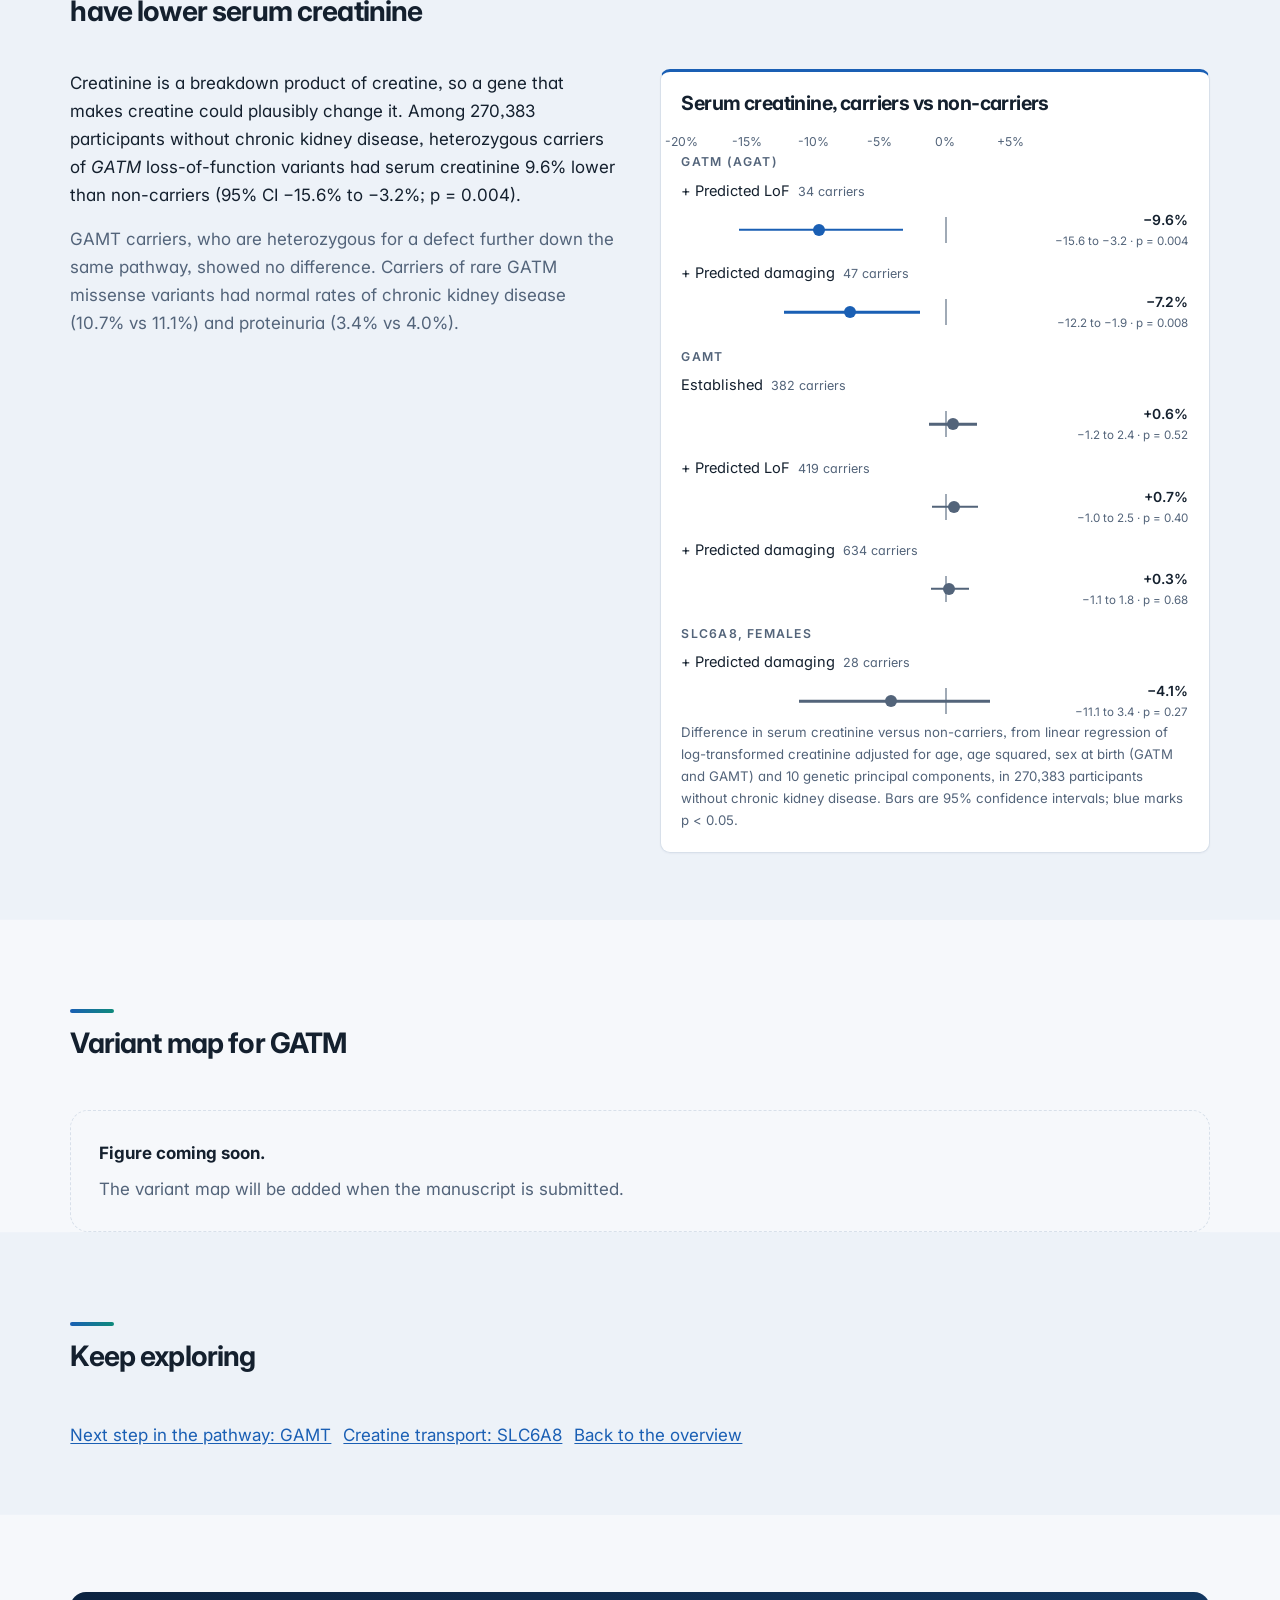
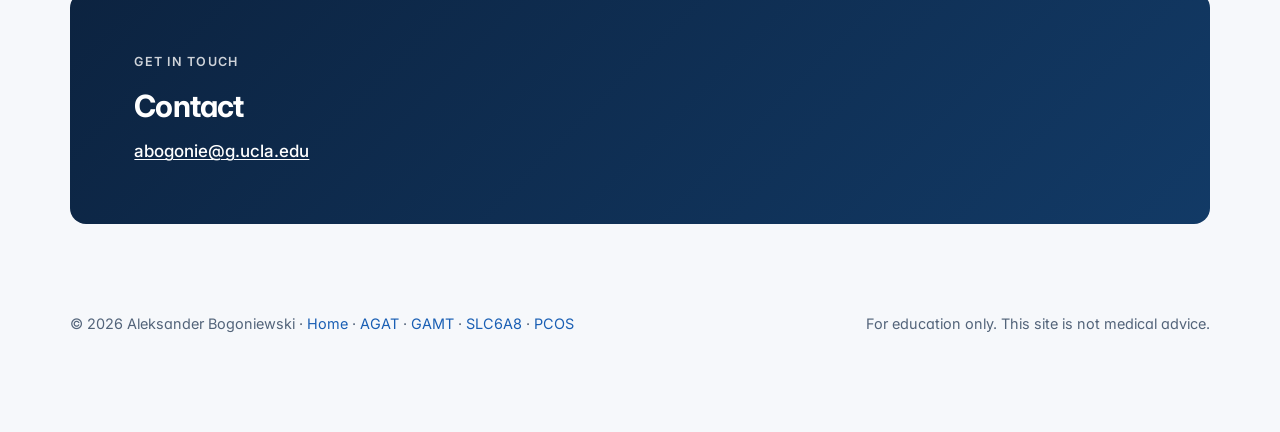
==== commit 6e2ae057: "Align site with submitted CCDS paper and creatine review - Rename variant tiers to the paper's terms" ====
--- a/agat.html
+++ b/agat.html
@@ -51,15 +51,15 @@
   <div class="defic rv" data-scene="agat"><div class="strip" role="group" aria-label="Creatine pathway with this page highlighted"><span class="met">Arginine + glycine</span><i class="flow" style="--d:0s" aria-hidden="true"></i><a class="enz on" href="agat.html">AGAT<small>GATM</small></a><i class="flow" style="--d:0.5s" aria-hidden="true"></i><span class="met">Guanidinoacetate<small>GAA</small></span><i class="flow" style="--d:1s" aria-hidden="true"></i><a class="enz" href="gamt.html">GAMT<small>GAMT</small></a><i class="flow" style="--d:1.5s" aria-hidden="true"></i><span class="met">Creatine</span><i class="flow" style="--d:2s" aria-hidden="true"></i><a class="enz" href="slc6a8.html">SLC6A8<small>transporter</small></a><i class="flow" style="--d:2.5s" aria-hidden="true"></i><span class="met">Neuron</span></div></div>
 
   <section>
-    <div class="rv" style="display:grid;gap:18px"><div class="notice rv" role="note"><span aria-hidden="true">●</span><span><b>Preliminary.</b> These results come from a manuscript in preparation. They have not been peer reviewed or published, and the numbers may change.</span></div></div>
+    <div class="rv" style="display:grid;gap:18px"><div class="notice rv" role="note"><span aria-hidden="true">●</span><span><b>Preliminary.</b> These results come from a submitted manuscript. They have not been peer reviewed or published, and the numbers may change.</span></div></div>
     <div style="height:24px"></div>
     <div class="tierbox rv">
       <h2 class="tb-title">How variants are grouped on this page</h2>
       <p class="tb-lede">Every number below counts variants in three groups, from most certain to least. Each step adds to the one before.</p>
       <div class="grid">
-        <div class="card"><span class="label">Step 1</span><h3>Confirmed pathogenic</h3><p>Listed as pathogenic or likely pathogenic in ClinVar, or reported in patients with the disease.</p></div>
-        <div class="card"><span class="label">Step 2 · adds to step 1</span><h3>Likely pathogenic</h3><p>Variants that should stop the gene working (a premature stop, frameshift, splice-site or start-loss change) but have not been reported in patients.</p></div>
-        <div class="card"><span class="label">Step 3 · adds to steps 1 and 2</span><h3>In silico pathogenic</h3><p>Missense or splice changes that computer tools (REVEL and SpliceAI) predict to be damaging, with no clinical classification yet.</p></div>
+        <div class="card"><span class="label">Step 1</span><h3>Established pathogenic</h3><p>Listed as pathogenic or likely pathogenic in ClinVar, or reported in patients with the disease.</p></div>
+        <div class="card"><span class="label">Step 2 · adds to step 1</span><h3>Predicted loss-of-function</h3><p>Variants that should stop the gene working (a premature stop, frameshift, splice-site or start-loss change) but are not in step 1.</p></div>
+        <div class="card"><span class="label">Step 3 · adds to steps 1 and 2</span><h3>Predicted damaging</h3><p>Missense or splice changes that computer tools (REVEL and SpliceAI) predict to be damaging, and that are not classified as pathogenic in ClinVar (uncertain, conflicting or not listed).</p></div>
       </div>
     </div>
 
@@ -83,7 +83,7 @@
     </div>
     <div class="panel rv">
       <h3>Carriers by variant tier</h3>
-      <p class="sub">Each step adds a looser class of variant: confirmed pathogenic, then likely pathogenic, then in silico pathogenic.</p>
+      <p class="sub">Each step adds a looser class of variant: established pathogenic, then predicted loss-of-function, then predicted damaging.</p>
       <div data-chart="agat-tiers"></div>
     </div>
     <p class="fine rv" style="margin-top:14px">All of Us and gnomAD v4 agree closely at every tier (p ≥ 0.68), and no single GATM variant was carried by 20 or more All of Us participants.</p>
@@ -133,7 +133,7 @@
 </main>
 <script src="site.js?v=20261028e" defer></script>
 <script src="subnav.js?v=20261028e" defer></script>
-<script src="popgen.js?v=20261028e" defer></script>
+<script src="popgen.js?v=20261028g" defer></script>
 <script src="deficiency.js?v=20261028f" defer></script>
 <script data-goatcounter="https://abogonie.goatcounter.com/count" async src="//gc.zgo.at/count.js"></script>
 </body>
